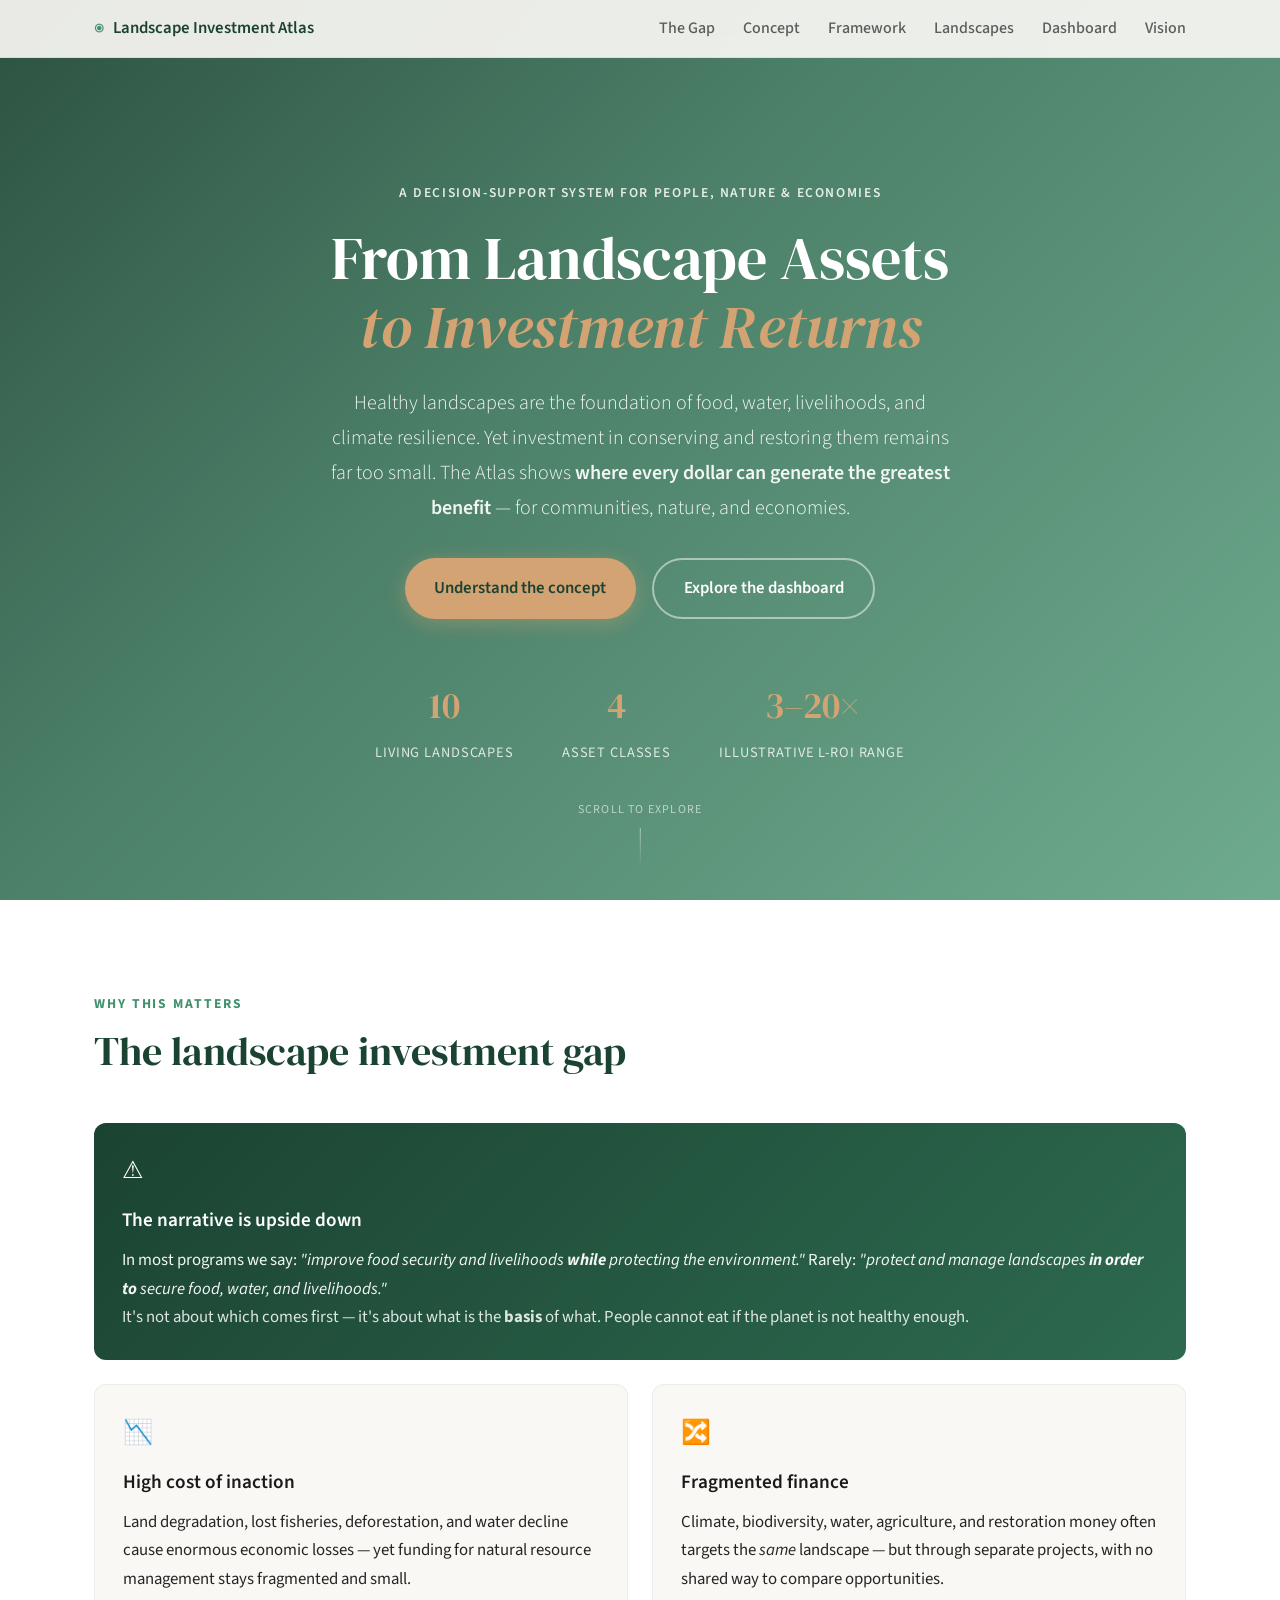
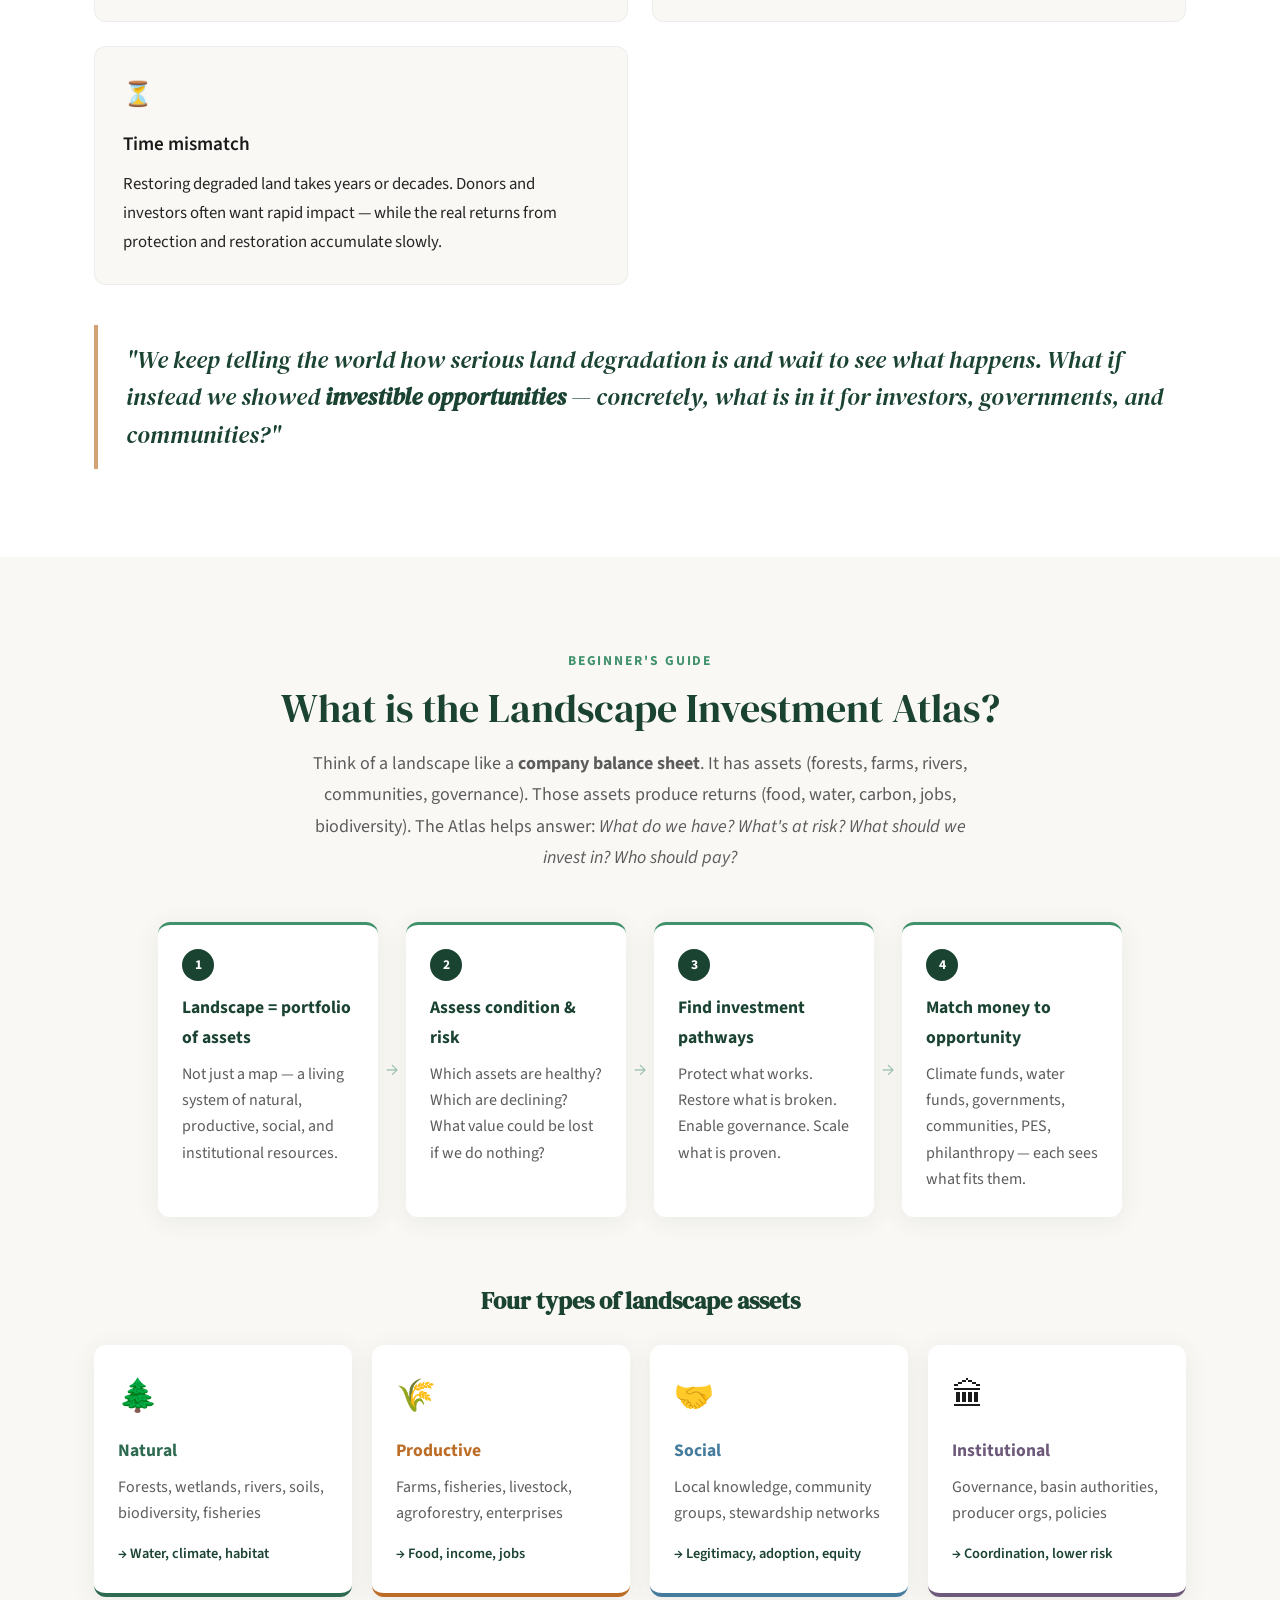
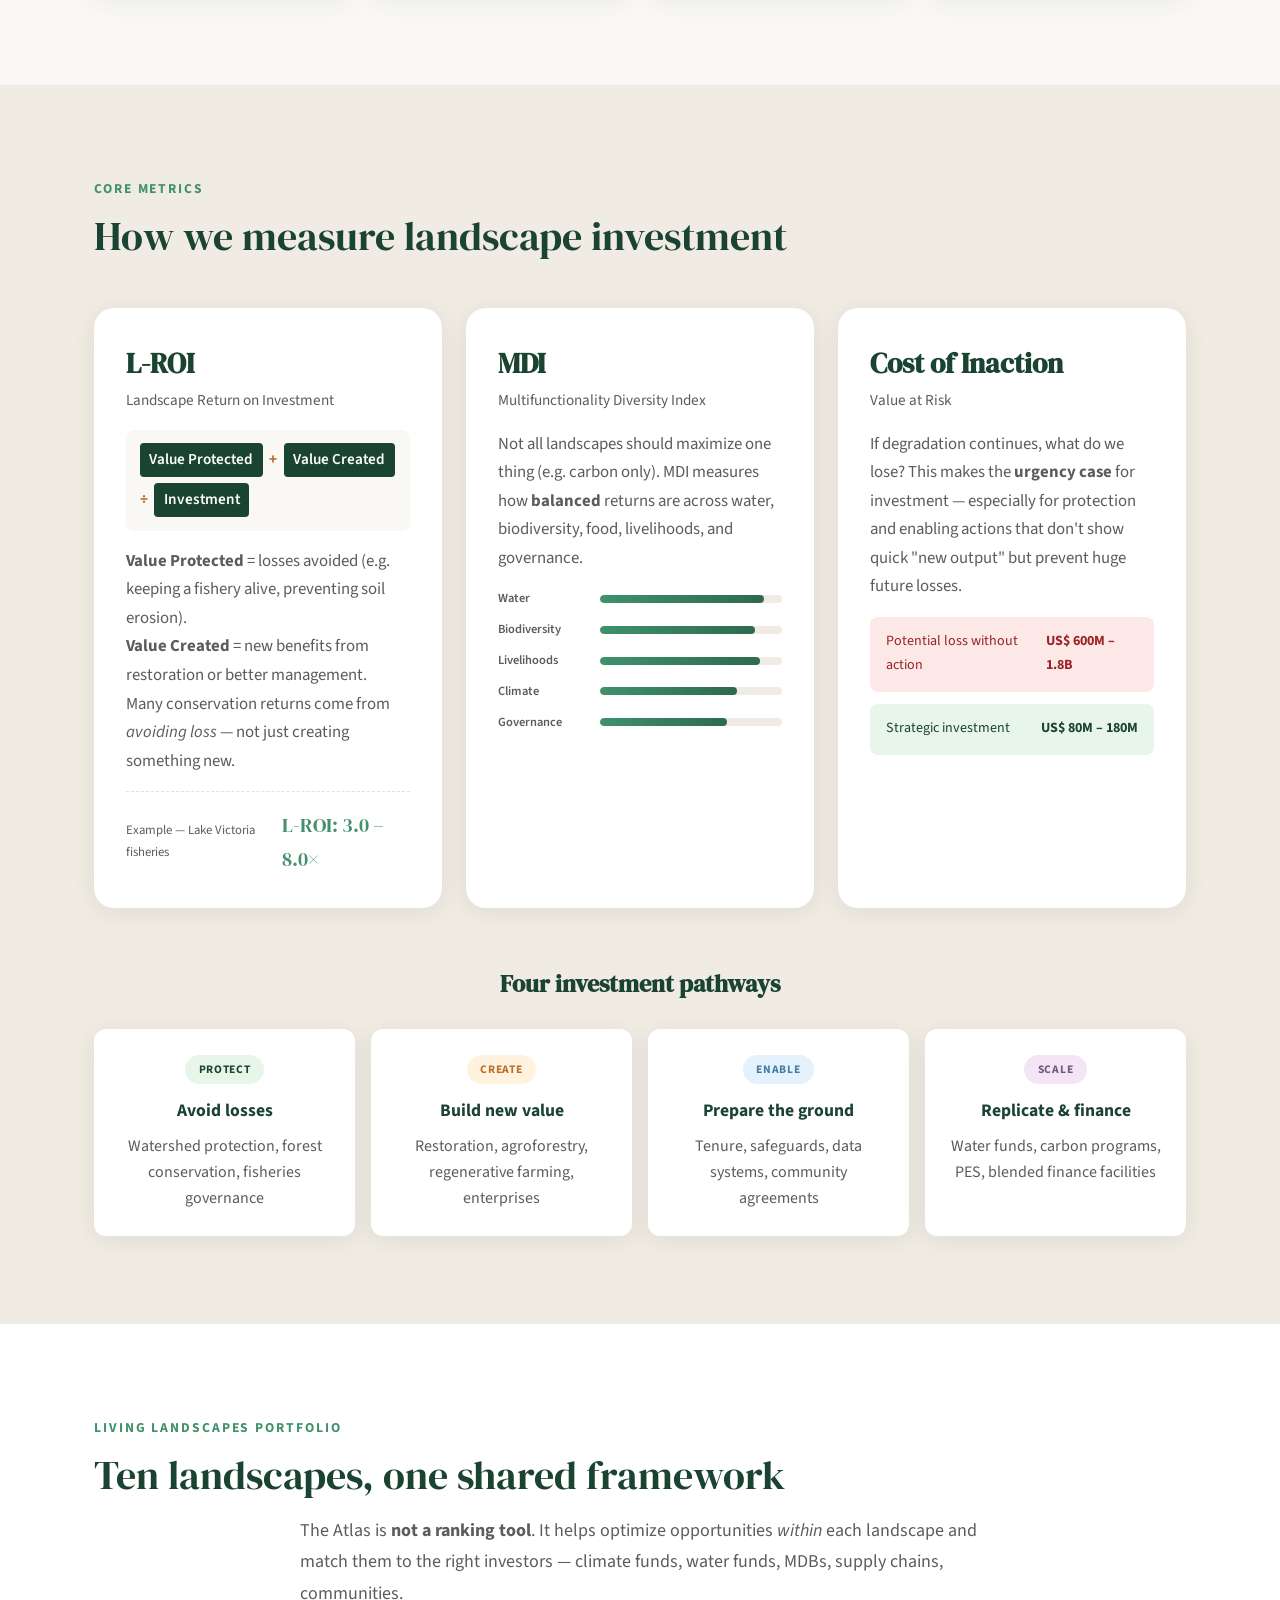
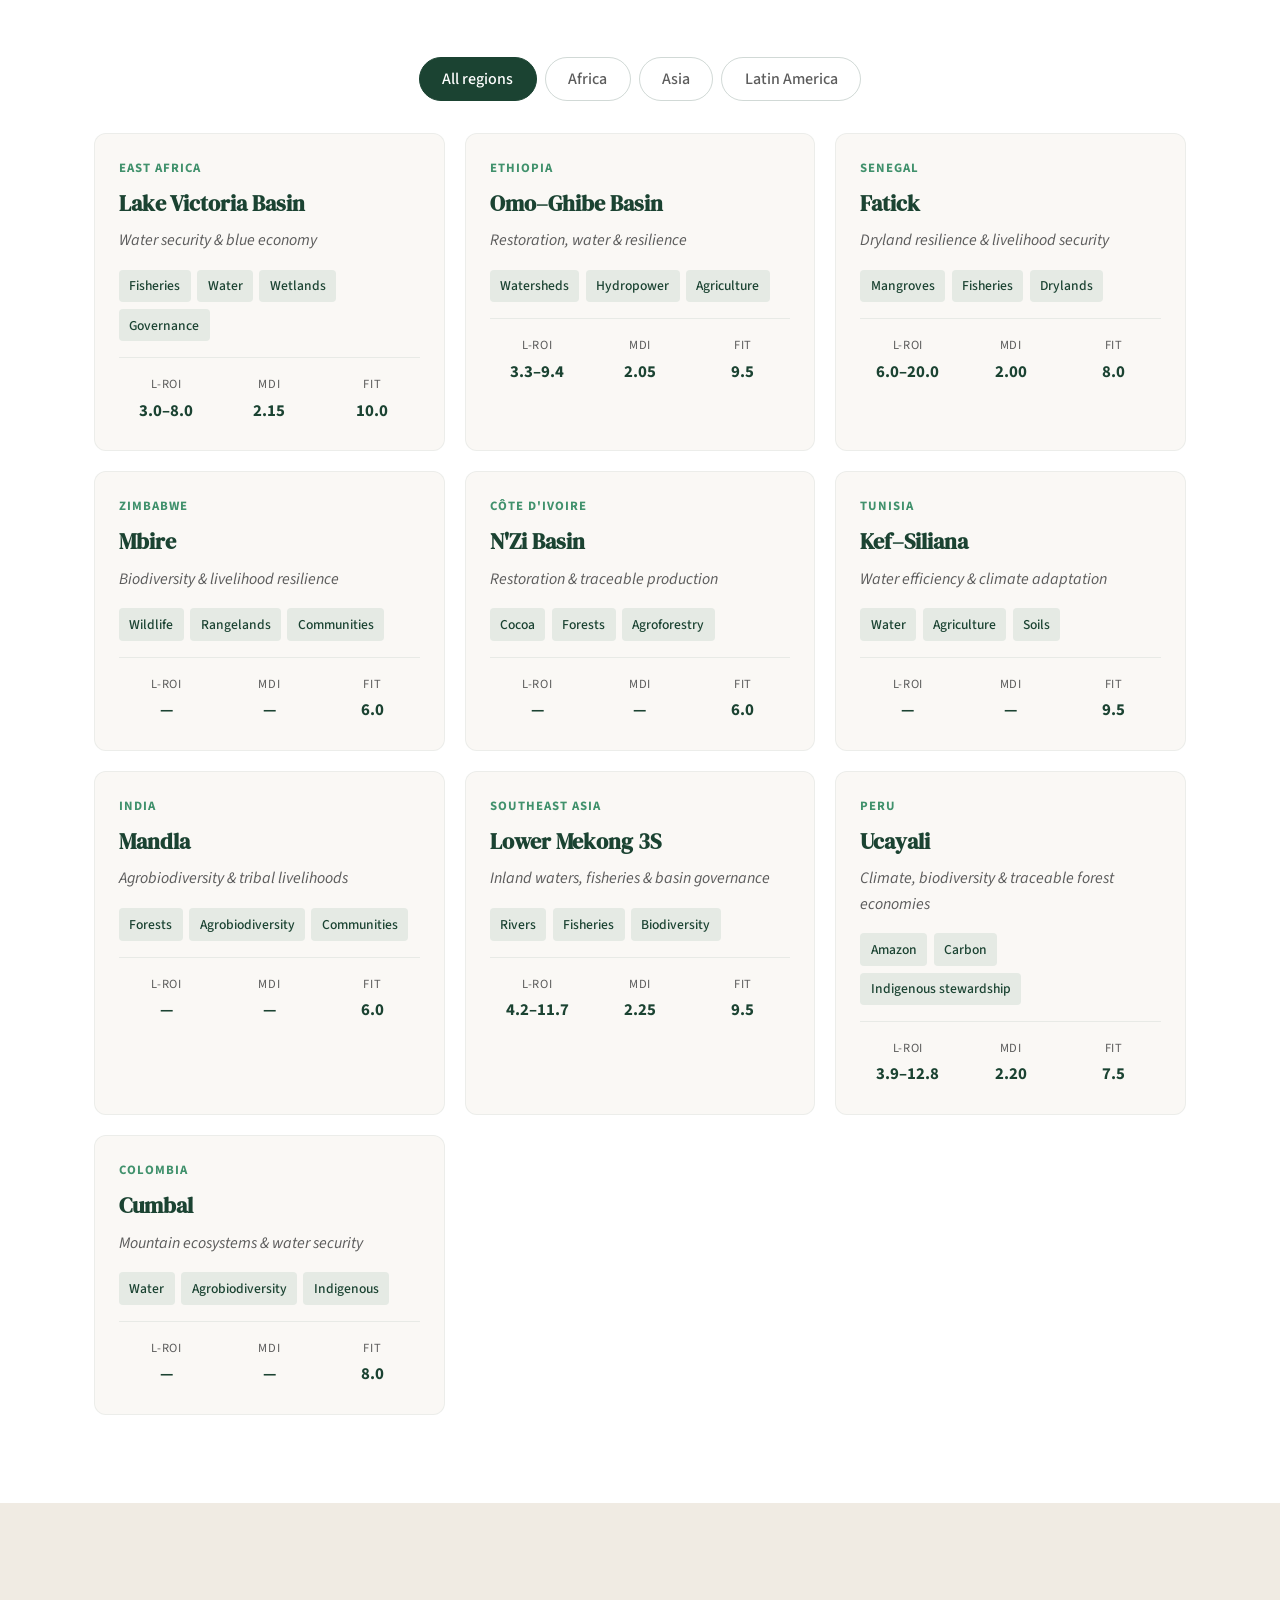
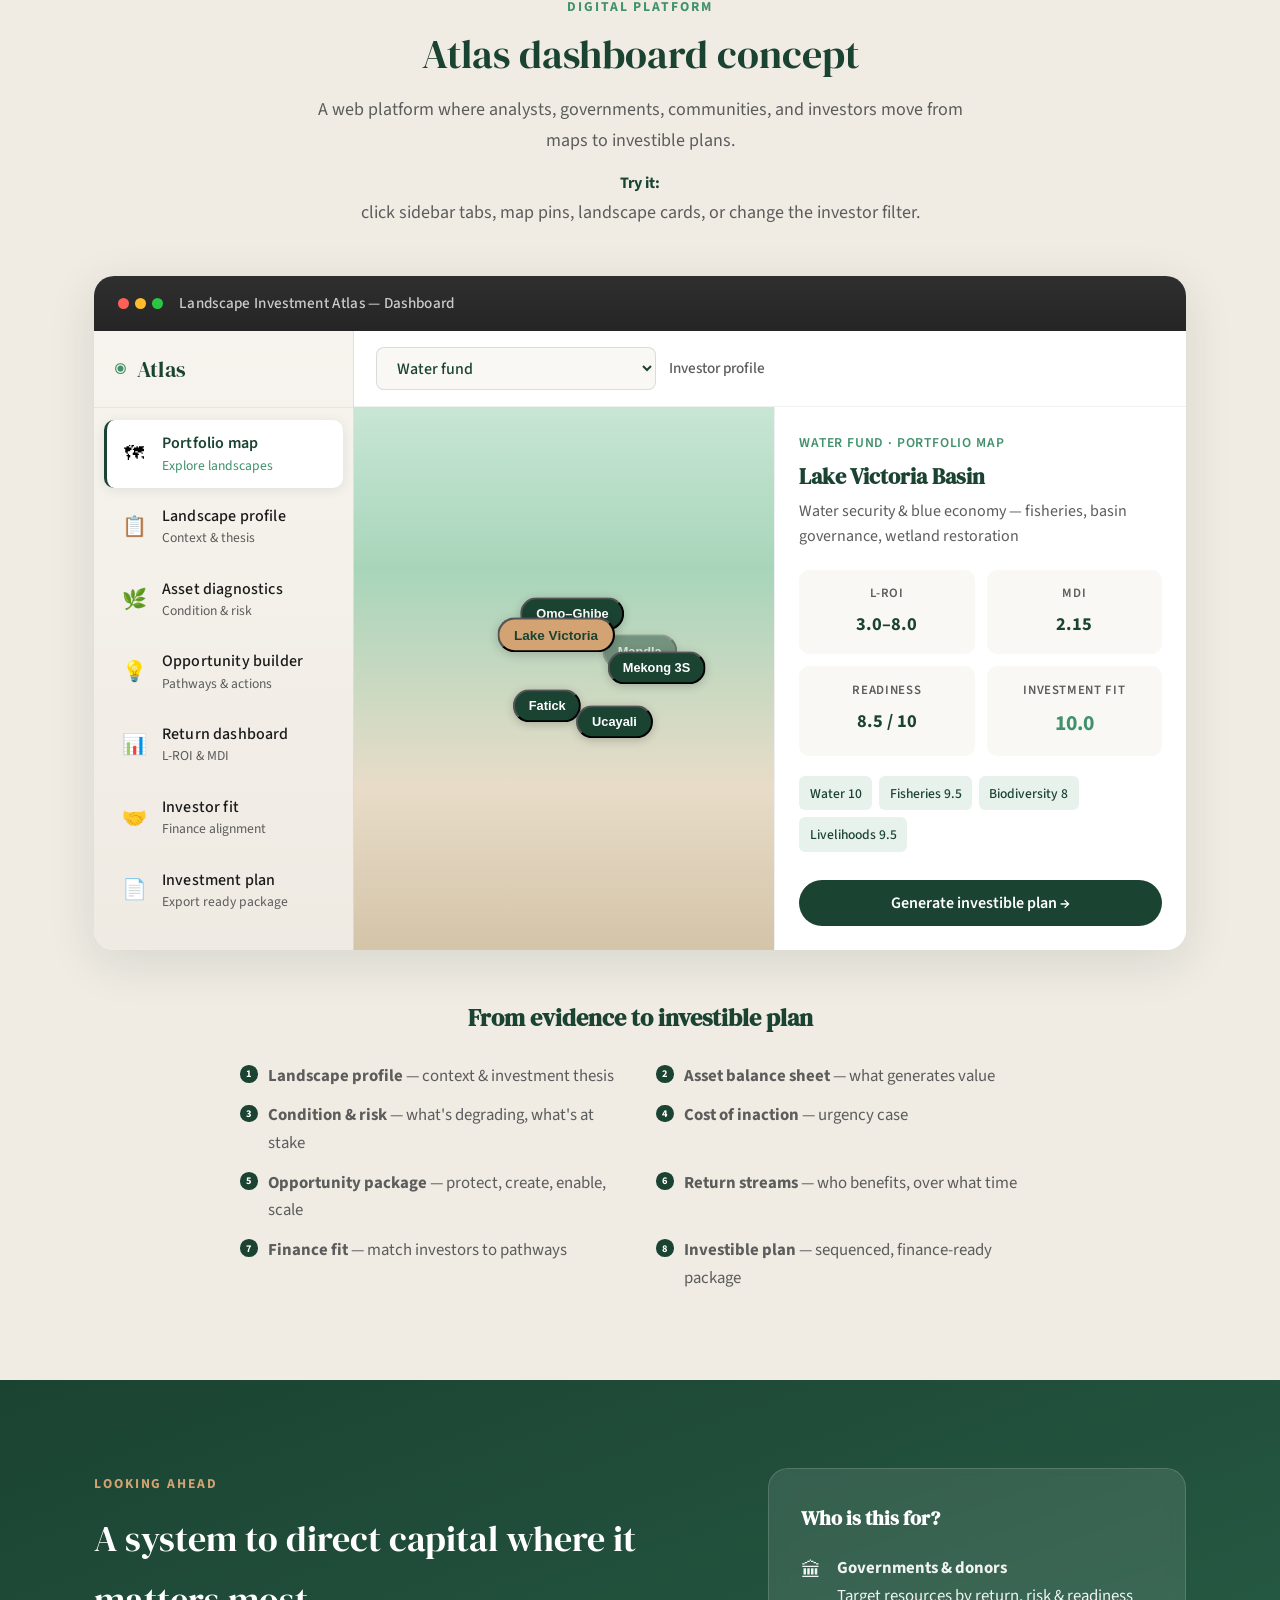
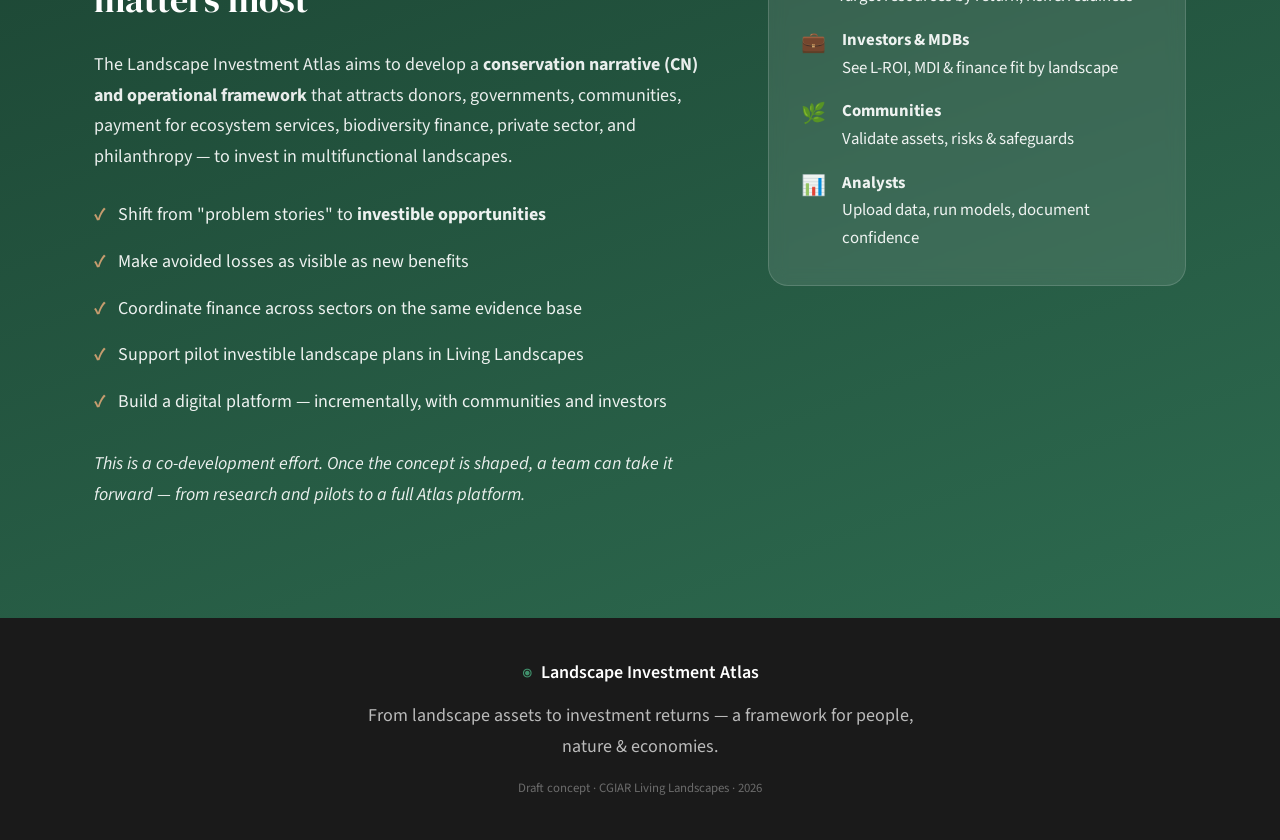
==== docs/index.html @ 391b9765 "Add Landscape Investment Atlas website and framework documents Co-authored-by: Cursor <cursoragent@c" ====
<!DOCTYPE html>
<html lang="en">
<head>
  <meta charset="UTF-8" />
  <meta name="viewport" content="width=device-width, initial-scale=1.0" />
  <title>Landscape Investment Atlas — From Assets to Returns</title>
  <link rel="preconnect" href="https://fonts.googleapis.com" />
  <link rel="preconnect" href="https://fonts.gstatic.com" crossorigin />
  <link href="https://fonts.googleapis.com/css2?family=DM+Serif+Display:ital@0;1&family=Source+Sans+3:wght@300;400;500;600;700&display=swap" rel="stylesheet" />
  <link rel="stylesheet" href="styles.css" />
</head>
<body>
  <nav class="nav" id="nav">
    <div class="nav-inner">
      <a href="#" class="logo">
        <span class="logo-icon">◉</span>
        <span>Landscape Investment Atlas</span>
      </a>
      <div class="nav-links">
        <a href="#problem">The Gap</a>
        <a href="#concept">Concept</a>
        <a href="#framework">Framework</a>
        <a href="#landscapes">Landscapes</a>
        <a href="#dashboard">Dashboard</a>
        <a href="#vision">Vision</a>
      </div>
      <button class="nav-toggle" aria-label="Menu" id="navToggle">
        <span></span><span></span><span></span>
      </button>
    </div>
  </nav>

  <header class="hero">
    <div class="hero-bg"></div>
    <div class="hero-content">
      <p class="hero-eyebrow">A decision-support system for people, nature & economies</p>
      <h1>From Landscape Assets<br /><em>to Investment Returns</em></h1>
      <p class="hero-lead">
        Healthy landscapes are the foundation of food, water, livelihoods, and climate resilience.
        Yet investment in conserving and restoring them remains far too small.
        The Atlas shows <strong>where every dollar can generate the greatest benefit</strong> — for communities, nature, and economies.
      </p>
      <div class="hero-actions">
        <a href="#concept" class="btn btn-primary">Understand the concept</a>
        <a href="#dashboard" class="btn btn-outline">Explore the dashboard</a>
      </div>
      <div class="hero-stats">
        <div class="stat">
          <span class="stat-value">10</span>
          <span class="stat-label">Living Landscapes</span>
        </div>
        <div class="stat">
          <span class="stat-value">4</span>
          <span class="stat-label">Asset classes</span>
        </div>
        <div class="stat">
          <span class="stat-value">3–20×</span>
          <span class="stat-label">Illustrative L-ROI range</span>
        </div>
      </div>
    </div>
    <div class="hero-scroll">
      <span>Scroll to explore</span>
      <div class="scroll-line"></div>
    </div>
  </header>

  <section id="problem" class="section section-problem">
    <div class="container">
      <div class="section-header">
        <span class="section-tag">Why this matters</span>
        <h2>The landscape investment gap</h2>
      </div>
      <div class="problem-grid">
        <div class="problem-card problem-card-highlight">
          <div class="problem-icon">⚠</div>
          <h3>The narrative is upside down</h3>
          <p>
            In most programs we say: <em>"improve food security and livelihoods <strong>while</strong> protecting the environment."</em>
            Rarely: <em>"protect and manage landscapes <strong>in order to</strong> secure food, water, and livelihoods."</em>
          </p>
          <p class="problem-note">It's not about which comes first — it's about what is the <strong>basis</strong> of what. People cannot eat if the planet is not healthy enough.</p>
        </div>
        <div class="problem-card">
          <div class="problem-icon">📉</div>
          <h3>High cost of inaction</h3>
          <p>Land degradation, lost fisheries, deforestation, and water decline cause enormous economic losses — yet funding for natural resource management stays fragmented and small.</p>
        </div>
        <div class="problem-card">
          <div class="problem-icon">🔀</div>
          <h3>Fragmented finance</h3>
          <p>Climate, biodiversity, water, agriculture, and restoration money often targets the <em>same</em> landscape — but through separate projects, with no shared way to compare opportunities.</p>
        </div>
        <div class="problem-card">
          <div class="problem-icon">⏳</div>
          <h3>Time mismatch</h3>
          <p>Restoring degraded land takes years or decades. Donors and investors often want rapid impact — while the real returns from protection and restoration accumulate slowly.</p>
        </div>
      </div>
      <blockquote class="pull-quote">
        "We keep telling the world how serious land degradation is and wait to see what happens.
        What if instead we showed <strong>investible opportunities</strong> — concretely, what is in it for investors, governments, and communities?"
      </blockquote>
    </div>
  </section>

  <section id="concept" class="section section-concept">
    <div class="container">
      <div class="section-header centered">
        <span class="section-tag">Beginner's guide</span>
        <h2>What is the Landscape Investment Atlas?</h2>
        <p class="section-intro">
          Think of a landscape like a <strong>company balance sheet</strong>. It has assets (forests, farms, rivers, communities, governance).
          Those assets produce returns (food, water, carbon, jobs, biodiversity).
          The Atlas helps answer: <em>What do we have? What's at risk? What should we invest in? Who should pay?</em>
        </p>
      </div>

      <div class="concept-flow">
        <div class="flow-step" data-step="1">
          <div class="flow-number">1</div>
          <h3>Landscape = portfolio of assets</h3>
          <p>Not just a map — a living system of natural, productive, social, and institutional resources.</p>
        </div>
        <div class="flow-arrow">→</div>
        <div class="flow-step" data-step="2">
          <div class="flow-number">2</div>
          <h3>Assess condition & risk</h3>
          <p>Which assets are healthy? Which are declining? What value could be lost if we do nothing?</p>
        </div>
        <div class="flow-arrow">→</div>
        <div class="flow-step" data-step="3">
          <div class="flow-number">3</div>
          <h3>Find investment pathways</h3>
          <p>Protect what works. Restore what is broken. Enable governance. Scale what is proven.</p>
        </div>
        <div class="flow-arrow">→</div>
        <div class="flow-step" data-step="4">
          <div class="flow-number">4</div>
          <h3>Match money to opportunity</h3>
          <p>Climate funds, water funds, governments, communities, PES, philanthropy — each sees what fits them.</p>
        </div>
      </div>

      <div class="assets-grid">
        <h3 class="subsection-title">Four types of landscape assets</h3>
        <div class="asset-cards">
          <article class="asset-card" style="--accent: #2d6a4f">
            <span class="asset-emoji">🌲</span>
            <h4>Natural</h4>
            <p>Forests, wetlands, rivers, soils, biodiversity, fisheries</p>
            <span class="asset-returns">→ Water, climate, habitat</span>
          </article>
          <article class="asset-card" style="--accent: #bc6c25">
            <span class="asset-emoji">🌾</span>
            <h4>Productive</h4>
            <p>Farms, fisheries, livestock, agroforestry, enterprises</p>
            <span class="asset-returns">→ Food, income, jobs</span>
          </article>
          <article class="asset-card" style="--accent: #457b9d">
            <span class="asset-emoji">🤝</span>
            <h4>Social</h4>
            <p>Local knowledge, community groups, stewardship networks</p>
            <span class="asset-returns">→ Legitimacy, adoption, equity</span>
          </article>
          <article class="asset-card" style="--accent: #6d597a">
            <span class="asset-emoji">🏛</span>
            <h4>Institutional</h4>
            <p>Governance, basin authorities, producer orgs, policies</p>
            <span class="asset-returns">→ Coordination, lower risk</span>
          </article>
        </div>
      </div>
    </div>
  </section>

  <section id="framework" class="section section-framework">
    <div class="container">
      <div class="section-header">
        <span class="section-tag">Core metrics</span>
        <h2>How we measure landscape investment</h2>
      </div>

      <div class="metrics-showcase">
        <div class="metric-card metric-lroi">
          <div class="metric-header">
            <h3>L-ROI</h3>
            <span class="metric-full">Landscape Return on Investment</span>
          </div>
          <div class="metric-formula">
            <span class="formula-part">Value Protected</span>
            <span class="formula-op">+</span>
            <span class="formula-part">Value Created</span>
            <span class="formula-op">÷</span>
            <span class="formula-part">Investment</span>
          </div>
          <p>
            <strong>Value Protected</strong> = losses avoided (e.g. keeping a fishery alive, preventing soil erosion).<br />
            <strong>Value Created</strong> = new benefits from restoration or better management.<br />
            Many conservation returns come from <em>avoiding loss</em> — not just creating something new.
          </p>
          <div class="metric-example">
            <span class="example-label">Example — Lake Victoria fisheries</span>
            <span class="example-value">L-ROI: 3.0 – 8.0×</span>
          </div>
        </div>

        <div class="metric-card metric-mdi">
          <div class="metric-header">
            <h3>MDI</h3>
            <span class="metric-full">Multifunctionality Diversity Index</span>
          </div>
          <p>
            Not all landscapes should maximize one thing (e.g. carbon only).
            MDI measures how <strong>balanced</strong> returns are across water, biodiversity, food, livelihoods, and governance.
          </p>
          <div class="mdi-bars" id="mdiBars">
            <div class="mdi-bar"><span class="mdi-bar-label">Water</span><div class="mdi-bar-track"><div class="mdi-bar-fill" data-value="90"></div></div></div>
            <div class="mdi-bar"><span class="mdi-bar-label">Biodiversity</span><div class="mdi-bar-track"><div class="mdi-bar-fill" data-value="85"></div></div></div>
            <div class="mdi-bar"><span class="mdi-bar-label">Livelihoods</span><div class="mdi-bar-track"><div class="mdi-bar-fill" data-value="88"></div></div></div>
            <div class="mdi-bar"><span class="mdi-bar-label">Climate</span><div class="mdi-bar-track"><div class="mdi-bar-fill" data-value="75"></div></div></div>
            <div class="mdi-bar"><span class="mdi-bar-label">Governance</span><div class="mdi-bar-track"><div class="mdi-bar-fill" data-value="70"></div></div></div>
          </div>
        </div>

        <div class="metric-card metric-coi">
          <div class="metric-header">
            <h3>Cost of Inaction</h3>
            <span class="metric-full">Value at Risk</span>
          </div>
          <p>
            If degradation continues, what do we lose? This makes the <strong>urgency case</strong> for investment —
            especially for protection and enabling actions that don't show quick "new output" but prevent huge future losses.
          </p>
          <div class="coi-visual">
            <div class="coi-bar coi-loss">
              <span>Potential loss without action</span>
              <strong>US$ 600M – 1.8B</strong>
            </div>
            <div class="coi-bar coi-invest">
              <span>Strategic investment</span>
              <strong>US$ 80M – 180M</strong>
            </div>
          </div>
        </div>
      </div>

      <div class="pathways">
        <h3 class="subsection-title">Four investment pathways</h3>
        <div class="pathway-grid">
          <div class="pathway-card">
            <span class="pathway-badge protect">Protect</span>
            <h4>Avoid losses</h4>
            <p>Watershed protection, forest conservation, fisheries governance</p>
          </div>
          <div class="pathway-card">
            <span class="pathway-badge create">Create</span>
            <h4>Build new value</h4>
            <p>Restoration, agroforestry, regenerative farming, enterprises</p>
          </div>
          <div class="pathway-card">
            <span class="pathway-badge enable">Enable</span>
            <h4>Prepare the ground</h4>
            <p>Tenure, safeguards, data systems, community agreements</p>
          </div>
          <div class="pathway-card">
            <span class="pathway-badge scale">Scale</span>
            <h4>Replicate & finance</h4>
            <p>Water funds, carbon programs, PES, blended finance facilities</p>
          </div>
        </div>
      </div>
    </div>
  </section>

  <section id="landscapes" class="section section-landscapes">
    <div class="container">
      <div class="section-header">
        <span class="section-tag">Living Landscapes portfolio</span>
        <h2>Ten landscapes, one shared framework</h2>
        <p class="section-intro">
          The Atlas is <strong>not a ranking tool</strong>. It helps optimize opportunities <em>within</em> each landscape
          and match them to the right investors — climate funds, water funds, MDBs, supply chains, communities.
        </p>
      </div>

      <div class="landscape-filters" id="landscapeFilters">
        <button class="filter-btn active" data-filter="all">All regions</button>
        <button class="filter-btn" data-filter="africa">Africa</button>
        <button class="filter-btn" data-filter="asia">Asia</button>
        <button class="filter-btn" data-filter="latin">Latin America</button>
      </div>

      <div class="landscape-grid" id="landscapeGrid"></div>
    </div>
  </section>

  <section id="dashboard" class="section section-dashboard">
    <div class="container">
      <div class="section-header centered">
        <span class="section-tag">Digital platform</span>
        <h2>Atlas dashboard concept</h2>
        <p class="section-intro">
          A web platform where analysts, governments, communities, and investors move from maps to investible plans.
          <strong class="demo-hint">Try it:</strong> click sidebar tabs, map pins, landscape cards, or change the investor filter.
        </p>
      </div>

      <div class="dashboard-mockup">
        <div class="mockup-chrome">
          <div class="mockup-dots"><span></span><span></span><span></span></div>
          <span class="mockup-title">Landscape Investment Atlas — Dashboard</span>
        </div>
        <div class="mockup-body">
          <aside class="mockup-sidebar">
            <div class="sidebar-brand">
              <span class="sidebar-brand-icon">◉</span>
              <span class="sidebar-brand-text">Atlas</span>
            </div>
            <nav class="sidebar-nav">
              <button type="button" class="sidebar-item active" data-screen="map">
                <span class="sidebar-icon">🗺</span>
                <span class="sidebar-text">
                  <span class="sidebar-label">Portfolio map</span>
                  <span class="sidebar-desc">Explore landscapes</span>
                </span>
              </button>
              <button type="button" class="sidebar-item" data-screen="profile">
                <span class="sidebar-icon">📋</span>
                <span class="sidebar-text">
                  <span class="sidebar-label">Landscape profile</span>
                  <span class="sidebar-desc">Context & thesis</span>
                </span>
              </button>
              <button type="button" class="sidebar-item" data-screen="assets">
                <span class="sidebar-icon">🌿</span>
                <span class="sidebar-text">
                  <span class="sidebar-label">Asset diagnostics</span>
                  <span class="sidebar-desc">Condition & risk</span>
                </span>
              </button>
              <button type="button" class="sidebar-item" data-screen="opportunity">
                <span class="sidebar-icon">💡</span>
                <span class="sidebar-text">
                  <span class="sidebar-label">Opportunity builder</span>
                  <span class="sidebar-desc">Pathways & actions</span>
                </span>
              </button>
              <button type="button" class="sidebar-item" data-screen="returns">
                <span class="sidebar-icon">📊</span>
                <span class="sidebar-text">
                  <span class="sidebar-label">Return dashboard</span>
                  <span class="sidebar-desc">L-ROI & MDI</span>
                </span>
              </button>
              <button type="button" class="sidebar-item" data-screen="investor">
                <span class="sidebar-icon">🤝</span>
                <span class="sidebar-text">
                  <span class="sidebar-label">Investor fit</span>
                  <span class="sidebar-desc">Finance alignment</span>
                </span>
              </button>
              <button type="button" class="sidebar-item" data-screen="plan">
                <span class="sidebar-icon">📄</span>
                <span class="sidebar-text">
                  <span class="sidebar-label">Investment plan</span>
                  <span class="sidebar-desc">Export ready package</span>
                </span>
              </button>
            </nav>
          </aside>
          <main class="mockup-main">
            <div class="mockup-toolbar">
              <select id="investorSelect" class="mockup-select">
                <option value="climate">Climate fund</option>
                <option value="biodiversity">Biodiversity fund</option>
                <option value="water" selected>Water fund</option>
                <option value="mdb">Development bank</option>
                <option value="supply">Supply chain</option>
              </select>
              <span class="toolbar-label">Investor profile</span>
            </div>
            <div class="mockup-content" id="dashboardView">
              <!-- Rendered interactively by app.js -->
            </div>
          </main>
        </div>
      </div>

      <div class="workflow-steps">
        <h3 class="subsection-title">From evidence to investible plan</h3>
        <ol class="workflow-list">
          <li><strong>Landscape profile</strong> — context & investment thesis</li>
          <li><strong>Asset balance sheet</strong> — what generates value</li>
          <li><strong>Condition & risk</strong> — what's degrading, what's at stake</li>
          <li><strong>Cost of inaction</strong> — urgency case</li>
          <li><strong>Opportunity package</strong> — protect, create, enable, scale</li>
          <li><strong>Return streams</strong> — who benefits, over what time</li>
          <li><strong>Finance fit</strong> — match investors to pathways</li>
          <li><strong>Investible plan</strong> — sequenced, finance-ready package</li>
        </ol>
      </div>
    </div>
  </section>

  <section id="vision" class="section section-vision">
    <div class="container">
      <div class="vision-grid">
        <div class="vision-content">
          <span class="section-tag">Looking ahead</span>
          <h2>A system to direct capital where it matters most</h2>
          <p>
            The Landscape Investment Atlas aims to develop a <strong>conservation narrative (CN) and operational framework</strong>
            that attracts donors, governments, communities, payment for ecosystem services, biodiversity finance,
            private sector, and philanthropy — to invest in multifunctional landscapes.
          </p>
          <ul class="vision-list">
            <li>Shift from "problem stories" to <strong>investible opportunities</strong></li>
            <li>Make avoided losses as visible as new benefits</li>
            <li>Coordinate finance across sectors on the same evidence base</li>
            <li>Support pilot investible landscape plans in Living Landscapes</li>
            <li>Build a digital platform — incrementally, with communities and investors</li>
          </ul>
          <p class="vision-cta-text">
            This is a co-development effort. Once the concept is shaped, a team can take it forward —
            from research and pilots to a full Atlas platform.
          </p>
        </div>
        <div class="vision-card">
          <h3>Who is this for?</h3>
          <div class="audience-list">
            <div class="audience-item">
              <span>🏛</span>
              <div><strong>Governments & donors</strong><br />Target resources by return, risk & readiness</div>
            </div>
            <div class="audience-item">
              <span>💼</span>
              <div><strong>Investors & MDBs</strong><br />See L-ROI, MDI & finance fit by landscape</div>
            </div>
            <div class="audience-item">
              <span>🌿</span>
              <div><strong>Communities</strong><br />Validate assets, risks & safeguards</div>
            </div>
            <div class="audience-item">
              <span>📊</span>
              <div><strong>Analysts</strong><br />Upload data, run models, document confidence</div>
            </div>
          </div>
        </div>
      </div>
    </div>
  </section>

  <footer class="footer">
    <div class="container footer-inner">
      <div class="footer-brand">
        <span class="logo-icon">◉</span>
        <span>Landscape Investment Atlas</span>
      </div>
      <p>From landscape assets to investment returns — a framework for people, nature & economies.</p>
      <p class="footer-meta">Draft concept · CGIAR Living Landscapes · 2026</p>
    </div>
  </footer>

  <script src="app.js?v=2"></script>
</body>
</html>
---- docs/styles.css ----
:root {
  --forest: #1b4332;
  --forest-light: #2d6a4f;
  --sage: #40916c;
  --gold: #d4a373;
  --gold-dark: #bc6c25;
  --cream: #faf8f5;
  --cream-dark: #f0ebe3;
  --ink: #1a1a1a;
  --ink-muted: #5c5c5c;
  --water: #457b9d;
  --white: #ffffff;
  --shadow: 0 4px 24px rgba(27, 67, 50, 0.08);
  --shadow-lg: 0 12px 48px rgba(27, 67, 50, 0.12);
  --radius: 12px;
  --radius-lg: 20px;
  --font-serif: "DM Serif Display", Georgia, serif;
  --font-sans: "Source Sans 3", system-ui, sans-serif;
}

*, *::before, *::after { box-sizing: border-box; margin: 0; padding: 0; }

html { scroll-behavior: smooth; overflow-x: hidden; }

body {
  font-family: var(--font-sans);
  font-size: 1.125rem;
  line-height: 1.7;
  color: var(--ink);
  background: var(--cream);
  -webkit-font-smoothing: antialiased;
  overflow-x: hidden;
}

.container {
  max-width: 1140px;
  margin: 0 auto;
  padding: 0 1.5rem;
}

/* Navigation */
.nav {
  position: fixed;
  top: 0;
  left: 0;
  right: 0;
  z-index: 100;
  background: rgba(250, 248, 245, 0.92);
  backdrop-filter: blur(12px);
  border-bottom: 1px solid rgba(27, 67, 50, 0.08);
  transition: box-shadow 0.3s;
}

.nav.scrolled { box-shadow: var(--shadow); }

.nav-inner {
  max-width: 1140px;
  margin: 0 auto;
  padding: 0.85rem 1.5rem;
  display: flex;
  align-items: center;
  justify-content: space-between;
}

.logo {
  display: flex;
  align-items: center;
  gap: 0.5rem;
  text-decoration: none;
  color: var(--forest);
  font-weight: 600;
  font-size: 1.05rem;
}

.logo-icon { color: var(--sage); font-size: 1.1rem; }

.nav-links {
  display: flex;
  gap: 1.75rem;
}

.nav-links a {
  text-decoration: none;
  color: var(--ink-muted);
  font-size: 1rem;
  font-weight: 500;
  transition: color 0.2s;
}

.nav-links a:hover { color: var(--forest); }

.nav-toggle {
  display: none;
  flex-direction: column;
  gap: 5px;
  background: none;
  border: none;
  cursor: pointer;
  padding: 4px;
}

.nav-toggle span {
  width: 22px;
  height: 2px;
  background: var(--forest);
  border-radius: 1px;
}

/* Hero */
.hero {
  position: relative;
  min-height: 100vh;
  display: flex;
  flex-direction: column;
  justify-content: center;
  padding: 7rem 1.5rem 4rem;
  overflow: hidden;
}

.hero-bg {
  position: absolute;
  inset: 0;
  background:
    linear-gradient(135deg, rgba(27, 67, 50, 0.92) 0%, rgba(45, 106, 79, 0.85) 40%, rgba(64, 145, 108, 0.75) 100%),
    url("data:image/svg+xml,%3Csvg width='60' height='60' viewBox='0 0 60 60' xmlns='http://www.w3.org/2000/svg'%3E%3Cg fill='none' fill-rule='evenodd'%3E%3Cg fill='%23ffffff' fill-opacity='0.04'%3E%3Cpath d='M36 34v-4h-2v4h-4v2h4v4h2v-4h4v-2h-4zm0-30V0h-2v4h-4v2h4v4h2V6h4V4h-4zM6 34v-4H4v4H0v2h4v4h2v-4h4v-2H6zM6 4V0H4v4H0v2h4v4h2V6h4V4H6z'/%3E%3C/g%3E%3C/g%3E%3C/svg%3E");
  z-index: 0;
}

.hero-content {
  position: relative;
  z-index: 1;
  max-width: 720px;
  margin: 0 auto;
  text-align: center;
  color: var(--white);
}

.hero-eyebrow {
  font-size: 0.85rem;
  font-weight: 600;
  letter-spacing: 0.12em;
  text-transform: uppercase;
  opacity: 0.85;
  margin-bottom: 1.25rem;
}

.hero h1 {
  font-family: var(--font-serif);
  font-size: clamp(2.5rem, 6vw, 3.75rem);
  font-weight: 400;
  line-height: 1.15;
  margin-bottom: 1.5rem;
}

.hero h1 em {
  font-style: italic;
  color: var(--gold);
}

.hero-lead {
  font-size: 1.25rem;
  opacity: 0.92;
  max-width: 620px;
  margin: 0 auto 2rem;
  font-weight: 300;
  line-height: 1.75;
}

.hero-lead strong { font-weight: 600; }

.hero-actions {
  display: flex;
  gap: 1rem;
  justify-content: center;
  flex-wrap: wrap;
  margin-bottom: 3.5rem;
}

.btn {
  display: inline-flex;
  align-items: center;
  padding: 0.9rem 1.85rem;
  border-radius: 999px;
  font-weight: 600;
  font-size: 1.05rem;
  text-decoration: none;
  transition: transform 0.2s, box-shadow 0.2s;
  cursor: pointer;
  border: none;
  font-family: inherit;
}

.btn:hover { transform: translateY(-2px); }

.btn-primary {
  background: var(--gold);
  color: var(--forest);
  box-shadow: 0 4px 20px rgba(212, 163, 115, 0.4);
}

.btn-outline {
  background: transparent;
  color: var(--white);
  border: 2px solid rgba(255, 255, 255, 0.5);
}

.btn-sm {
  padding: 0.75rem 1.35rem;
  font-size: 1rem;
  background: var(--forest);
  color: var(--white);
  margin-top: 1rem;
  width: 100%;
  justify-content: center;
}

.hero-stats {
  display: flex;
  justify-content: center;
  gap: 3rem;
  flex-wrap: wrap;
}

.stat { text-align: center; }

.stat-value {
  display: block;
  font-family: var(--font-serif);
  font-size: 2.25rem;
  color: var(--gold);
}

.stat-label {
  font-size: 0.9rem;
  opacity: 0.8;
  text-transform: uppercase;
  letter-spacing: 0.06em;
}

.hero-scroll {
  position: absolute;
  bottom: 2rem;
  left: 50%;
  transform: translateX(-50%);
  display: flex;
  flex-direction: column;
  align-items: center;
  gap: 0.5rem;
  color: rgba(255, 255, 255, 0.6);
  font-size: 0.75rem;
  letter-spacing: 0.1em;
  text-transform: uppercase;
}

.scroll-line {
  width: 1px;
  height: 40px;
  background: linear-gradient(to bottom, rgba(255,255,255,0.5), transparent);
  animation: scrollPulse 2s ease-in-out infinite;
}

@keyframes scrollPulse {
  0%, 100% { opacity: 0.4; transform: scaleY(0.8); }
  50% { opacity: 1; transform: scaleY(1); }
}

/* Sections */
.section {
  padding: 5.5rem 0;
}

.section-header { margin-bottom: 3rem; }

.section-header.centered { text-align: center; }

.section-tag {
  display: inline-block;
  font-size: 0.85rem;
  font-weight: 700;
  letter-spacing: 0.14em;
  text-transform: uppercase;
  color: var(--sage);
  margin-bottom: 0.75rem;
}

.section-header h2 {
  font-family: var(--font-serif);
  font-size: clamp(1.85rem, 4vw, 2.5rem);
  color: var(--forest);
  font-weight: 400;
  line-height: 1.2;
}

.section-intro {
  max-width: 680px;
  margin: 1rem auto 0;
  color: var(--ink-muted);
  font-size: 1.125rem;
  line-height: 1.75;
}

.demo-hint {
  display: block;
  margin-top: 0.75rem;
  font-size: 1rem;
  color: var(--forest);
}

/* Problem */
.section-problem { background: var(--white); }

.problem-grid {
  display: grid;
  grid-template-columns: repeat(2, 1fr);
  gap: 1.5rem;
  margin-bottom: 2.5rem;
}

.problem-card {
  background: var(--cream);
  border-radius: var(--radius);
  padding: 1.75rem;
  border: 1px solid rgba(27, 67, 50, 0.06);
}

.problem-card-highlight {
  grid-column: 1 / -1;
  background: linear-gradient(135deg, var(--forest) 0%, var(--forest-light) 100%);
  color: var(--white);
  border: none;
}

.problem-card-highlight .problem-note { opacity: 0.85; font-size: 1.05rem; }

.problem-icon {
  font-size: 1.5rem;
  margin-bottom: 0.75rem;
}

.problem-card h3 {
  font-size: 1.2rem;
  margin-bottom: 0.6rem;
  font-weight: 600;
}

.problem-card p { font-size: 1.05rem; color: inherit; opacity: 0.95; line-height: 1.7; }

.pull-quote {
  font-family: var(--font-serif);
  font-size: 1.5rem;
  font-style: italic;
  color: var(--forest);
  border-left: 4px solid var(--gold);
  padding: 1rem 0 1rem 1.75rem;
  line-height: 1.55;
}

/* Concept */
.concept-flow {
  display: flex;
  align-items: stretch;
  gap: 0.5rem;
  margin-bottom: 4rem;
  flex-wrap: wrap;
  justify-content: center;
}

.flow-step {
  flex: 1;
  min-width: 180px;
  max-width: 220px;
  background: var(--white);
  border-radius: var(--radius);
  padding: 1.5rem;
  box-shadow: var(--shadow);
  border-top: 3px solid var(--sage);
  transition: transform 0.3s;
}

.flow-step:hover { transform: translateY(-4px); }

.flow-number {
  width: 32px;
  height: 32px;
  background: var(--forest);
  color: var(--white);
  border-radius: 50%;
  display: flex;
  align-items: center;
  justify-content: center;
  font-weight: 700;
  font-size: 0.85rem;
  margin-bottom: 0.75rem;
}

.flow-step h3 {
  font-size: 1.1rem;
  color: var(--forest);
  margin-bottom: 0.5rem;
}

.flow-step p { font-size: 1rem; color: var(--ink-muted); line-height: 1.65; }

.flow-arrow {
  display: flex;
  align-items: center;
  color: var(--sage);
  font-size: 1.25rem;
  opacity: 0.5;
}

.subsection-title {
  font-family: var(--font-serif);
  font-size: 1.5rem;
  color: var(--forest);
  margin-bottom: 1.5rem;
  text-align: center;
}

.asset-cards {
  display: grid;
  grid-template-columns: repeat(4, 1fr);
  gap: 1.25rem;
}

.asset-card {
  background: var(--white);
  border-radius: var(--radius);
  padding: 1.5rem;
  border-bottom: 4px solid var(--accent);
  box-shadow: var(--shadow);
  transition: transform 0.3s;
}

.asset-card:hover { transform: translateY(-3px); }

.asset-emoji { font-size: 2rem; display: block; margin-bottom: 0.75rem; }

.asset-card h4 {
  color: var(--accent);
  font-size: 1.1rem;
  margin-bottom: 0.5rem;
}

.asset-card p { font-size: 1rem; color: var(--ink-muted); margin-bottom: 0.75rem; line-height: 1.65; }

.asset-returns {
  font-size: 0.9rem;
  font-weight: 600;
  color: var(--forest);
}

/* Framework */
.section-framework { background: var(--cream-dark); }

.metrics-showcase {
  display: grid;
  grid-template-columns: repeat(3, 1fr);
  gap: 1.5rem;
  margin-bottom: 3.5rem;
}

.metric-card {
  background: var(--white);
  border-radius: var(--radius-lg);
  padding: 2rem;
  box-shadow: var(--shadow);
}

.metric-header h3 {
  font-family: var(--font-serif);
  font-size: 1.75rem;
  color: var(--forest);
}

.metric-full {
  display: block;
  font-size: 0.95rem;
  color: var(--ink-muted);
  margin-bottom: 1rem;
}

.metric-formula {
  display: flex;
  flex-wrap: wrap;
  align-items: center;
  gap: 0.4rem;
  margin-bottom: 1rem;
  padding: 0.85rem;
  background: var(--cream);
  border-radius: 8px;
  font-size: 0.95rem;
  font-weight: 600;
}

.formula-part {
  background: var(--forest);
  color: var(--white);
  padding: 0.25rem 0.6rem;
  border-radius: 4px;
}

.formula-op { color: var(--gold-dark); font-weight: 700; }

.metric-card p { font-size: 1.05rem; color: var(--ink-muted); line-height: 1.7; }

.metric-example {
  margin-top: 1rem;
  padding-top: 1rem;
  border-top: 1px dashed rgba(27, 67, 50, 0.15);
  display: flex;
  justify-content: space-between;
  align-items: center;
}

.example-label { font-size: 0.8rem; color: var(--ink-muted); }

.example-value {
  font-family: var(--font-serif);
  font-size: 1.25rem;
  color: var(--sage);
}

.mdi-bars {
  display: flex;
  flex-direction: column;
  gap: 0.6rem;
  margin-top: 1rem;
}

.mdi-bar {
  display: flex;
  align-items: center;
  gap: 0.75rem;
}

.mdi-bar-label {
  width: 90px;
  font-size: 0.78rem;
  font-weight: 600;
  color: var(--ink-muted);
  flex-shrink: 0;
}

.mdi-bar-track {
  flex: 1;
  height: 8px;
  background: var(--cream-dark);
  border-radius: 4px;
  overflow: hidden;
}

.mdi-bar-fill {
  height: 100%;
  background: linear-gradient(90deg, var(--sage), var(--forest-light));
  border-radius: 4px;
  transition: width 1s ease;
}

.coi-visual { margin-top: 1rem; display: flex; flex-direction: column; gap: 0.75rem; }

.coi-bar {
  padding: 0.85rem 1rem;
  border-radius: 8px;
  display: flex;
  justify-content: space-between;
  align-items: center;
  font-size: 0.88rem;
}

.coi-loss { background: #fde8e8; color: #9b2226; }
.coi-invest { background: #e8f5e9; color: var(--forest); }

.pathway-grid {
  display: grid;
  grid-template-columns: repeat(4, 1fr);
  gap: 1rem;
}

.pathway-card {
  background: var(--white);
  border-radius: var(--radius);
  padding: 1.5rem;
  text-align: center;
  box-shadow: var(--shadow);
}

.pathway-badge {
  display: inline-block;
  padding: 0.3rem 0.85rem;
  border-radius: 999px;
  font-size: 0.72rem;
  font-weight: 700;
  text-transform: uppercase;
  letter-spacing: 0.06em;
  margin-bottom: 0.75rem;
}

.pathway-badge.protect { background: #e8f5e9; color: var(--forest); }
.pathway-badge.create { background: #fff3e0; color: var(--gold-dark); }
.pathway-badge.enable { background: #e3f2fd; color: var(--water); }
.pathway-badge.scale { background: #f3e5f5; color: #6d597a; }

.pathway-card h4 { font-size: 1.1rem; color: var(--forest); margin-bottom: 0.4rem; }
.pathway-card p { font-size: 1rem; color: var(--ink-muted); line-height: 1.65; }

/* Landscapes */
.section-landscapes { background: var(--white); }

.landscape-filters {
  display: flex;
  gap: 0.5rem;
  justify-content: center;
  margin-bottom: 2rem;
  flex-wrap: wrap;
}

.filter-btn {
  padding: 0.6rem 1.4rem;
  border-radius: 999px;
  border: 1px solid rgba(27, 67, 50, 0.2);
  background: transparent;
  font-family: inherit;
  font-size: 1rem;
  font-weight: 500;
  color: var(--ink-muted);
  cursor: pointer;
  transition: all 0.2s;
}

.filter-btn:hover, .filter-btn.active {
  background: var(--forest);
  color: var(--white);
  border-color: var(--forest);
}

.landscape-grid {
  display: grid;
  grid-template-columns: repeat(auto-fill, minmax(320px, 1fr));
  gap: 1.25rem;
}

.landscape-card {
  background: var(--cream);
  border-radius: var(--radius);
  padding: 1.5rem;
  border: 1px solid rgba(27, 67, 50, 0.06);
  transition: transform 0.3s, box-shadow 0.2s;
  cursor: pointer;
}

.landscape-card:hover {
  transform: translateY(-3px);
  box-shadow: var(--shadow-lg);
}

.landscape-card.hidden { display: none; }

.lc-region {
  font-size: 0.8rem;
  font-weight: 700;
  text-transform: uppercase;
  letter-spacing: 0.08em;
  color: var(--sage);
  margin-bottom: 0.4rem;
}

.lc-name {
  font-family: var(--font-serif);
  font-size: 1.35rem;
  color: var(--forest);
  margin-bottom: 0.35rem;
}

.lc-thesis {
  font-size: 1rem;
  color: var(--ink-muted);
  margin-bottom: 1rem;
  font-style: italic;
  line-height: 1.6;
}

.lc-tags {
  display: flex;
  flex-wrap: wrap;
  gap: 0.4rem;
  margin-bottom: 1rem;
}

.lc-tag {
  font-size: 0.85rem;
  padding: 0.3rem 0.65rem;
  background: rgba(45, 106, 79, 0.1);
  color: var(--forest);
  border-radius: 4px;
  font-weight: 500;
}

.lc-metrics {
  display: grid;
  grid-template-columns: repeat(3, 1fr);
  gap: 0.5rem;
  padding-top: 1rem;
  border-top: 1px solid rgba(27, 67, 50, 0.08);
}

.lc-metric {
  text-align: center;
}

.lc-metric span:first-child {
  display: block;
  font-size: 0.78rem;
  text-transform: uppercase;
  letter-spacing: 0.05em;
  color: var(--ink-muted);
}

.lc-metric span:last-child {
  font-weight: 700;
  color: var(--forest);
  font-size: 1.05rem;
}

/* Dashboard */
.section-dashboard { background: var(--cream-dark); }

.dashboard-mockup {
  background: var(--white);
  border-radius: var(--radius-lg);
  box-shadow: var(--shadow-lg);
  overflow: hidden;
  margin-bottom: 3rem;
  width: 100%;
}

.mockup-chrome {
  background: linear-gradient(180deg, #2f2f2f 0%, #252525 100%);
  padding: 0.9rem 1.5rem;
  display: flex;
  align-items: center;
  gap: 1rem;
  flex-wrap: wrap;
}

.mockup-dots { display: flex; gap: 6px; flex-shrink: 0; }
.mockup-dots span {
  width: 11px;
  height: 11px;
  border-radius: 50%;
  background: #555;
}
.mockup-dots span:nth-child(1) { background: #ff5f57; }
.mockup-dots span:nth-child(2) { background: #febc2e; }
.mockup-dots span:nth-child(3) { background: #28c840; }

.mockup-title {
  color: #ccc;
  font-size: 0.95rem;
  font-weight: 500;
  letter-spacing: 0.02em;
}

.mockup-body {
  display: flex;
  min-height: 480px;
  width: 100%;
}

/* Sidebar — desktop */
.mockup-sidebar {
  width: 260px;
  min-width: 260px;
  background: linear-gradient(180deg, #f7f4ef 0%, #efeae2 100%);
  border-right: 1px solid rgba(27, 67, 50, 0.1);
  flex-shrink: 0;
  display: flex;
  flex-direction: column;
  padding: 0;
}

.sidebar-brand {
  display: flex;
  align-items: center;
  gap: 0.6rem;
  padding: 1.35rem 1.25rem 1.1rem;
  border-bottom: 1px solid rgba(27, 67, 50, 0.08);
}

.sidebar-brand-icon {
  color: var(--sage);
  font-size: 1.35rem;
}

.sidebar-brand-text {
  font-family: var(--font-serif);
  font-size: 1.35rem;
  color: var(--forest);
  font-weight: 400;
  letter-spacing: 0.02em;
}

.sidebar-nav {
  display: flex;
  flex-direction: column;
  padding: 0.75rem 0.65rem;
  gap: 0.25rem;
  flex: 1;
  overflow-y: auto;
}

.sidebar-item {
  display: flex;
  align-items: center;
  gap: 0.85rem;
  width: 100%;
  padding: 0.85rem 1rem;
  border: none;
  border-radius: 10px;
  background: transparent;
  cursor: pointer;
  text-align: left;
  font-family: inherit;
  transition: background 0.2s, transform 0.15s, box-shadow 0.2s;
}

.sidebar-item:hover {
  background: rgba(27, 67, 50, 0.06);
}

.sidebar-item.active {
  background: var(--white);
  box-shadow: 0 2px 12px rgba(27, 67, 50, 0.1);
  border-left: 3px solid var(--forest);
  padding-left: calc(1rem - 3px);
}

.sidebar-icon {
  font-size: 1.25rem;
  flex-shrink: 0;
  width: 1.75rem;
  text-align: center;
  line-height: 1;
}

.sidebar-text {
  display: flex;
  flex-direction: column;
  gap: 0.15rem;
  min-width: 0;
}

.sidebar-label {
  font-size: 1rem;
  font-weight: 600;
  color: var(--forest);
  line-height: 1.3;
  letter-spacing: 0.01em;
}

.sidebar-item:not(.active) .sidebar-label {
  color: var(--ink);
  font-weight: 500;
}

.sidebar-desc {
  font-size: 0.85rem;
  color: var(--ink-muted);
  line-height: 1.35;
  font-weight: 400;
}

.sidebar-item.active .sidebar-desc {
  color: var(--sage);
}

.mockup-main {
  flex: 1;
  display: flex;
  flex-direction: column;
  min-width: 0;
  overflow: hidden;
  width: 100%;
}

.mockup-toolbar {
  padding: 1rem 1.35rem;
  border-bottom: 1px solid rgba(0,0,0,0.06);
  display: flex;
  align-items: center;
  gap: 0.85rem;
  flex-wrap: wrap;
  background: var(--white);
}

.mockup-select {
  padding: 0.55rem 1rem;
  border-radius: 8px;
  border: 1px solid rgba(27, 67, 50, 0.15);
  font-family: inherit;
  font-size: 1rem;
  font-weight: 500;
  color: var(--forest);
  background: var(--cream);
  min-width: 160px;
  flex: 1;
  max-width: 280px;
}

.toolbar-label {
  font-size: 0.95rem;
  color: var(--ink-muted);
  font-weight: 500;
}

.mockup-content {
  display: flex;
  flex: 1;
  min-height: 320px;
  width: 100%;
  overflow: auto;
  -webkit-overflow-scrolling: touch;
}

.mockup-content-split {
  flex-direction: row;
}

.mockup-content-full {
  flex-direction: column;
  padding: 0;
}

.screen-full {
  padding: 1.5rem;
  width: 100%;
  overflow-y: auto;
}

.screen-header {
  display: flex;
  flex-wrap: wrap;
  align-items: center;
  gap: 0.75rem;
  margin-bottom: 1rem;
}

.screen-header h4 {
  font-family: var(--font-serif);
  color: var(--forest);
  font-size: 1.35rem;
  margin: 0;
}

.screen-badge {
  font-size: 0.85rem;
  font-weight: 600;
  padding: 0.3rem 0.75rem;
  background: rgba(64, 145, 108, 0.15);
  color: var(--forest);
  border-radius: 999px;
}

.screen-lead, .screen-body {
  font-size: 1.05rem;
  color: var(--ink-muted);
  line-height: 1.7;
  margin-bottom: 1rem;
}

.panel-screen-label {
  font-size: 0.85rem;
  font-weight: 600;
  text-transform: uppercase;
  letter-spacing: 0.06em;
  color: var(--sage);
  margin-bottom: 0.5rem;
}

.landscape-picker {
  margin-top: 1.5rem;
  padding-top: 1.25rem;
  border-top: 1px solid rgba(27, 67, 50, 0.1);
}

.picker-label {
  display: block;
  font-size: 0.9rem;
  font-weight: 600;
  color: var(--ink-muted);
  margin-bottom: 0.65rem;
}

.picker-chips {
  display: flex;
  flex-wrap: wrap;
  gap: 0.45rem;
}

.picker-chip {
  padding: 0.45rem 0.85rem;
  border-radius: 999px;
  border: 1px solid rgba(27, 67, 50, 0.2);
  background: var(--white);
  font-family: inherit;
  font-size: 0.9rem;
  color: var(--ink);
  cursor: pointer;
  transition: all 0.2s;
}

.picker-chip:hover, .picker-chip.active {
  background: var(--forest);
  color: var(--white);
  border-color: var(--forest);
}

.table-wrap {
  overflow-x: auto;
  -webkit-overflow-scrolling: touch;
  margin-top: 0.5rem;
}

.data-table {
  width: 100%;
  border-collapse: collapse;
  font-size: 1rem;
  min-width: 480px;
}

.data-table th,
.data-table td {
  padding: 0.75rem 1rem;
  text-align: left;
  border-bottom: 1px solid rgba(27, 67, 50, 0.08);
}

.data-table th {
  font-size: 0.85rem;
  text-transform: uppercase;
  letter-spacing: 0.05em;
  color: var(--ink-muted);
  background: var(--cream);
}

.data-table tr.row-active {
  background: rgba(64, 145, 108, 0.08);
}

.status-pill, .risk-pill {
  display: inline-block;
  padding: 0.2rem 0.55rem;
  border-radius: 4px;
  font-size: 0.88rem;
  font-weight: 500;
}

.status-pill { background: #fff3e0; color: var(--gold-dark); }
.risk-pill { background: #fde8e8; color: #9b2226; }
.risk-pill.risk-medium { background: #fff8e1; color: #b8860b; }
.risk-pill.risk-low { background: #e8f5e9; color: var(--forest); }

.opp-grid {
  display: grid;
  grid-template-columns: repeat(auto-fill, minmax(220px, 1fr));
  gap: 1rem;
}

.opp-card {
  background: var(--cream);
  border-radius: var(--radius);
  padding: 1.25rem;
  border-left: 4px solid var(--sage);
}

.opp-action {
  font-size: 1rem;
  color: var(--ink);
  margin: 0.65rem 0;
  line-height: 1.5;
}

.opp-return {
  font-size: 0.9rem;
  font-weight: 600;
  color: var(--forest);
}

.returns-summary {
  display: grid;
  grid-template-columns: repeat(2, minmax(120px, 200px));
  gap: 0.75rem;
  margin-bottom: 1.5rem;
}

.return-bars { display: flex; flex-direction: column; gap: 0.75rem; }

.return-bar-row {
  display: grid;
  grid-template-columns: 100px 1fr 40px;
  align-items: center;
  gap: 0.75rem;
}

.return-bar-label {
  font-size: 0.95rem;
  font-weight: 600;
  color: var(--ink-muted);
}

.return-bar-track {
  height: 10px;
  background: var(--cream-dark);
  border-radius: 5px;
  overflow: hidden;
}

.return-bar-fill {
  height: 100%;
  background: linear-gradient(90deg, var(--sage), var(--forest-light));
  border-radius: 5px;
}

.return-bar-val {
  font-weight: 700;
  color: var(--forest);
  text-align: right;
}

.fit-bar-track {
  height: 8px;
  background: var(--cream-dark);
  border-radius: 4px;
  overflow: hidden;
  min-width: 80px;
}

.fit-bar-fill {
  height: 100%;
  background: var(--sage);
  border-radius: 4px;
}

.plan-outline {
  display: flex;
  flex-direction: column;
  gap: 1.25rem;
  margin-bottom: 1.5rem;
}

.plan-section {
  background: var(--cream);
  padding: 1.15rem 1.25rem;
  border-radius: var(--radius);
}

.plan-section p, .plan-section ul {
  margin-top: 0.5rem;
  font-size: 1.05rem;
  color: var(--ink-muted);
  line-height: 1.65;
}

.plan-section ul { padding-left: 1.25rem; }
.plan-section li { margin-bottom: 0.35rem; }

.map-pin-dim {
  opacity: 0.45;
}

.map-pin-dim.active {
  opacity: 1;
}

.mockup-map {
  flex: 1.1;
  min-width: 0;
  background:
    linear-gradient(180deg, #c8e6d4 0%, #a8d5ba 30%, #e8dcc8 70%, #d4c4a8 100%);
  position: relative;
  min-height: 280px;
  overflow: hidden;
}

.map-pin {
  position: absolute;
  transform: translate(-50%, -50%);
  background: var(--forest);
  color: var(--white);
  padding: 0.45rem 0.85rem;
  border-radius: 999px;
  font-size: 0.8rem;
  font-weight: 600;
  white-space: nowrap;
  cursor: pointer;
  box-shadow: 0 2px 10px rgba(0,0,0,0.2);
  transition: transform 0.2s, background 0.2s;
  max-width: calc(100% - 1rem);
  overflow: hidden;
  text-overflow: ellipsis;
  animation: pinPulse 3s ease-in-out infinite;
}

.map-pin:hover, .map-pin.active {
  background: var(--gold);
  color: var(--forest);
  transform: translate(-50%, -50%) scale(1.06);
  z-index: 2;
}

@keyframes pinPulse {
  0%, 100% { box-shadow: 0 2px 10px rgba(0,0,0,0.2); }
  50% { box-shadow: 0 2px 18px rgba(27, 67, 50, 0.35); }
}

.mockup-panel {
  flex: 0.95;
  min-width: 0;
  padding: 1.5rem;
  border-left: 1px solid rgba(0,0,0,0.06);
  background: var(--white);
  overflow-y: auto;
}

.mockup-panel h4 {
  font-family: var(--font-serif);
  color: var(--forest);
  font-size: 1.35rem;
  margin-bottom: 0.5rem;
  line-height: 1.3;
}

.panel-thesis {
  font-size: 1rem;
  color: var(--ink-muted);
  margin-bottom: 1.25rem;
  line-height: 1.6;
}

.panel-metrics {
  display: grid;
  grid-template-columns: repeat(2, 1fr);
  gap: 0.75rem;
  margin-bottom: 1.25rem;
}

.panel-metric {
  background: var(--cream);
  padding: 0.85rem 0.75rem;
  border-radius: 10px;
  text-align: center;
}

.pm-label {
  display: block;
  font-size: 0.8rem;
  text-transform: uppercase;
  letter-spacing: 0.05em;
  color: var(--ink-muted);
  margin-bottom: 0.25rem;
  font-weight: 600;
}

.pm-value {
  font-weight: 700;
  color: var(--forest);
  font-size: 1.15rem;
}

.pm-value.highlight { color: var(--sage); font-size: 1.35rem; }

.panel-streams {
  display: flex;
  flex-wrap: wrap;
  gap: 0.45rem;
  margin-bottom: 0.75rem;
}

.stream-tag {
  font-size: 0.85rem;
  padding: 0.35rem 0.65rem;
  background: rgba(64, 145, 108, 0.12);
  color: var(--forest);
  border-radius: 6px;
  font-weight: 500;
}

.workflow-list {
  list-style: none;
  display: grid;
  grid-template-columns: repeat(2, 1fr);
  gap: 0.75rem 2rem;
  max-width: 800px;
  margin: 0 auto;
}

.workflow-list li {
  font-size: 1.05rem;
  color: var(--ink-muted);
  padding-left: 1.75rem;
  position: relative;
  line-height: 1.65;
}

.workflow-list li::before {
  content: counter(step);
  counter-increment: step;
  position: absolute;
  left: 0;
  width: 1.1rem;
  height: 1.1rem;
  background: var(--forest);
  color: var(--white);
  border-radius: 50%;
  font-size: 0.65rem;
  font-weight: 700;
  display: flex;
  align-items: center;
  justify-content: center;
  top: 0.15rem;
}

.workflow-steps { counter-reset: step; }

/* Vision */
.section-vision {
  background: linear-gradient(160deg, var(--forest) 0%, var(--forest-light) 100%);
  color: var(--white);
}

.section-vision .section-tag { color: var(--gold); }

.vision-grid {
  display: grid;
  grid-template-columns: 1.2fr 0.8fr;
  gap: 3rem;
  align-items: start;
}

.vision-content h2 {
  font-family: var(--font-serif);
  font-size: clamp(1.75rem, 3.5vw, 2.25rem);
  margin-bottom: 1.25rem;
  font-weight: 400;
}

.vision-content p { opacity: 0.9; margin-bottom: 1.25rem; }

.vision-list {
  list-style: none;
  margin-bottom: 1.5rem;
}

.vision-list li {
  padding: 0.5rem 0 0.5rem 1.5rem;
  position: relative;
  opacity: 0.92;
}

.vision-list li::before {
  content: '✓';
  position: absolute;
  left: 0;
  color: var(--gold);
  font-weight: 700;
}

.vision-cta-text { font-style: italic; opacity: 0.85; }

.vision-card {
  background: rgba(255, 255, 255, 0.1);
  backdrop-filter: blur(8px);
  border-radius: var(--radius-lg);
  padding: 2rem;
  border: 1px solid rgba(255, 255, 255, 0.15);
}

.vision-card h3 {
  font-family: var(--font-serif);
  font-size: 1.25rem;
  margin-bottom: 1.25rem;
}

.audience-list { display: flex; flex-direction: column; gap: 1rem; }

.audience-item {
  display: flex;
  gap: 1rem;
  align-items: flex-start;
  font-size: 1.05rem;
  opacity: 0.92;
  line-height: 1.65;
}

.audience-item span { font-size: 1.25rem; }

/* Footer */
.footer {
  background: var(--ink);
  color: rgba(255, 255, 255, 0.7);
  padding: 2.5rem 0;
  text-align: center;
}

.footer-inner { max-width: 600px; }

.footer-brand {
  display: flex;
  align-items: center;
  justify-content: center;
  gap: 0.5rem;
  color: var(--white);
  font-weight: 600;
  margin-bottom: 0.75rem;
}

.footer-meta {
  font-size: 0.8rem;
  margin-top: 1rem;
  opacity: 0.5;
}

/* Responsive */
@media (max-width: 1100px) {
  .mockup-body {
    flex-direction: column;
    min-height: auto;
  }

  .mockup-sidebar {
    width: 100%;
    min-width: 0;
    border-right: none;
    border-bottom: 1px solid rgba(27, 67, 50, 0.1);
  }

  .sidebar-brand {
    padding: 1rem 1.25rem;
  }

  .sidebar-nav {
    flex-direction: row;
    overflow-x: auto;
    overflow-y: hidden;
    padding: 0.65rem 1rem 1rem;
    gap: 0.5rem;
    -webkit-overflow-scrolling: touch;
    scrollbar-width: thin;
  }

  .sidebar-item {
    flex-direction: column;
    align-items: center;
    text-align: center;
    min-width: 110px;
    max-width: 130px;
    padding: 0.75rem 0.65rem;
    gap: 0.4rem;
    flex-shrink: 0;
    border-left: none !important;
    padding-left: 0.65rem !important;
  }

  .sidebar-item.active {
    border-left: none !important;
    border-bottom: 3px solid var(--forest);
    padding-bottom: calc(0.75rem - 3px);
  }

  .sidebar-icon {
    font-size: 1.4rem;
    width: auto;
  }

  .sidebar-label {
    font-size: 0.9rem;
    line-height: 1.25;
  }

  .sidebar-desc {
    display: none;
  }

  .mockup-content-split {
    flex-direction: column;
  }

  .mockup-map {
    min-height: 220px;
    flex: none;
    width: 100%;
  }

  .mockup-panel {
    border-left: none;
    border-top: 1px solid rgba(0,0,0,0.06);
    width: 100%;
    flex: none;
    max-height: none;
  }

  .screen-full {
    padding: 1.25rem;
  }

  .opp-grid {
    grid-template-columns: 1fr;
  }

  .return-bar-row {
    grid-template-columns: 80px 1fr 36px;
    gap: 0.5rem;
  }

  .map-pin {
    font-size: 0.72rem;
    padding: 0.4rem 0.7rem;
  }
}

@media (max-width: 960px) {
  .nav-links { display: none; }
  .nav-links.open {
    display: flex;
    flex-direction: column;
    position: absolute;
    top: 100%;
    left: 0;
    right: 0;
    background: var(--cream);
    padding: 1rem 1.5rem;
    border-bottom: 1px solid rgba(0,0,0,0.08);
  }
  .nav-toggle { display: flex; }

  .problem-grid { grid-template-columns: 1fr; }
  .asset-cards { grid-template-columns: repeat(2, 1fr); }
  .metrics-showcase { grid-template-columns: 1fr; }
  .pathway-grid { grid-template-columns: repeat(2, 1fr); }
  .vision-grid { grid-template-columns: 1fr; }
  .workflow-list { grid-template-columns: 1fr; }
  .flow-arrow { display: none; }
  .concept-flow { gap: 1rem; }

  .mockup-toolbar {
    flex-direction: column;
    align-items: stretch;
  }

  .mockup-select {
    max-width: none;
    width: 100%;
  }

  .panel-metrics {
    grid-template-columns: repeat(2, 1fr);
  }
}

@media (max-width: 600px) {
  body { font-size: 1.05rem; }

  .hero { padding: 6rem 1.25rem 3rem; min-height: auto; }
  .hero-scroll { display: none; }

  .section { padding: 4rem 0; }

  .asset-cards { grid-template-columns: 1fr; }
  .pathway-grid { grid-template-columns: 1fr; }
  .hero-stats { gap: 1.5rem; }

  .landscape-grid {
    grid-template-columns: 1fr;
  }

  .dashboard-mockup {
    border-radius: var(--radius);
    margin-left: -0.25rem;
    margin-right: -0.25rem;
  }

  .mockup-chrome {
    padding: 0.75rem 1rem;
  }

  .mockup-title {
    font-size: 0.85rem;
    width: 100%;
    margin-top: 0.25rem;
  }

  .sidebar-item {
    min-width: 95px;
    max-width: 105px;
    padding: 0.65rem 0.5rem;
  }

  .sidebar-label {
    font-size: 0.8rem;
  }

  .sidebar-brand-text {
    font-size: 1.2rem;
  }

  .mockup-map {
    min-height: 200px;
  }

  .map-pin {
    font-size: 0.65rem;
    padding: 0.35rem 0.55rem;
    white-space: normal;
    text-align: center;
    max-width: 72px;
    line-height: 1.2;
  }

  .mockup-panel {
    padding: 1.25rem;
  }

  .mockup-panel h4 {
    font-size: 1.2rem;
  }

  .panel-thesis {
    font-size: 0.95rem;
  }

  .panel-metrics {
    grid-template-columns: 1fr 1fr;
    gap: 0.5rem;
  }

  .pm-value {
    font-size: 1.05rem;
  }

  .pm-value.highlight {
    font-size: 1.2rem;
  }

  .pull-quote {
    font-size: 1.25rem;
    padding-left: 1.25rem;
  }
}
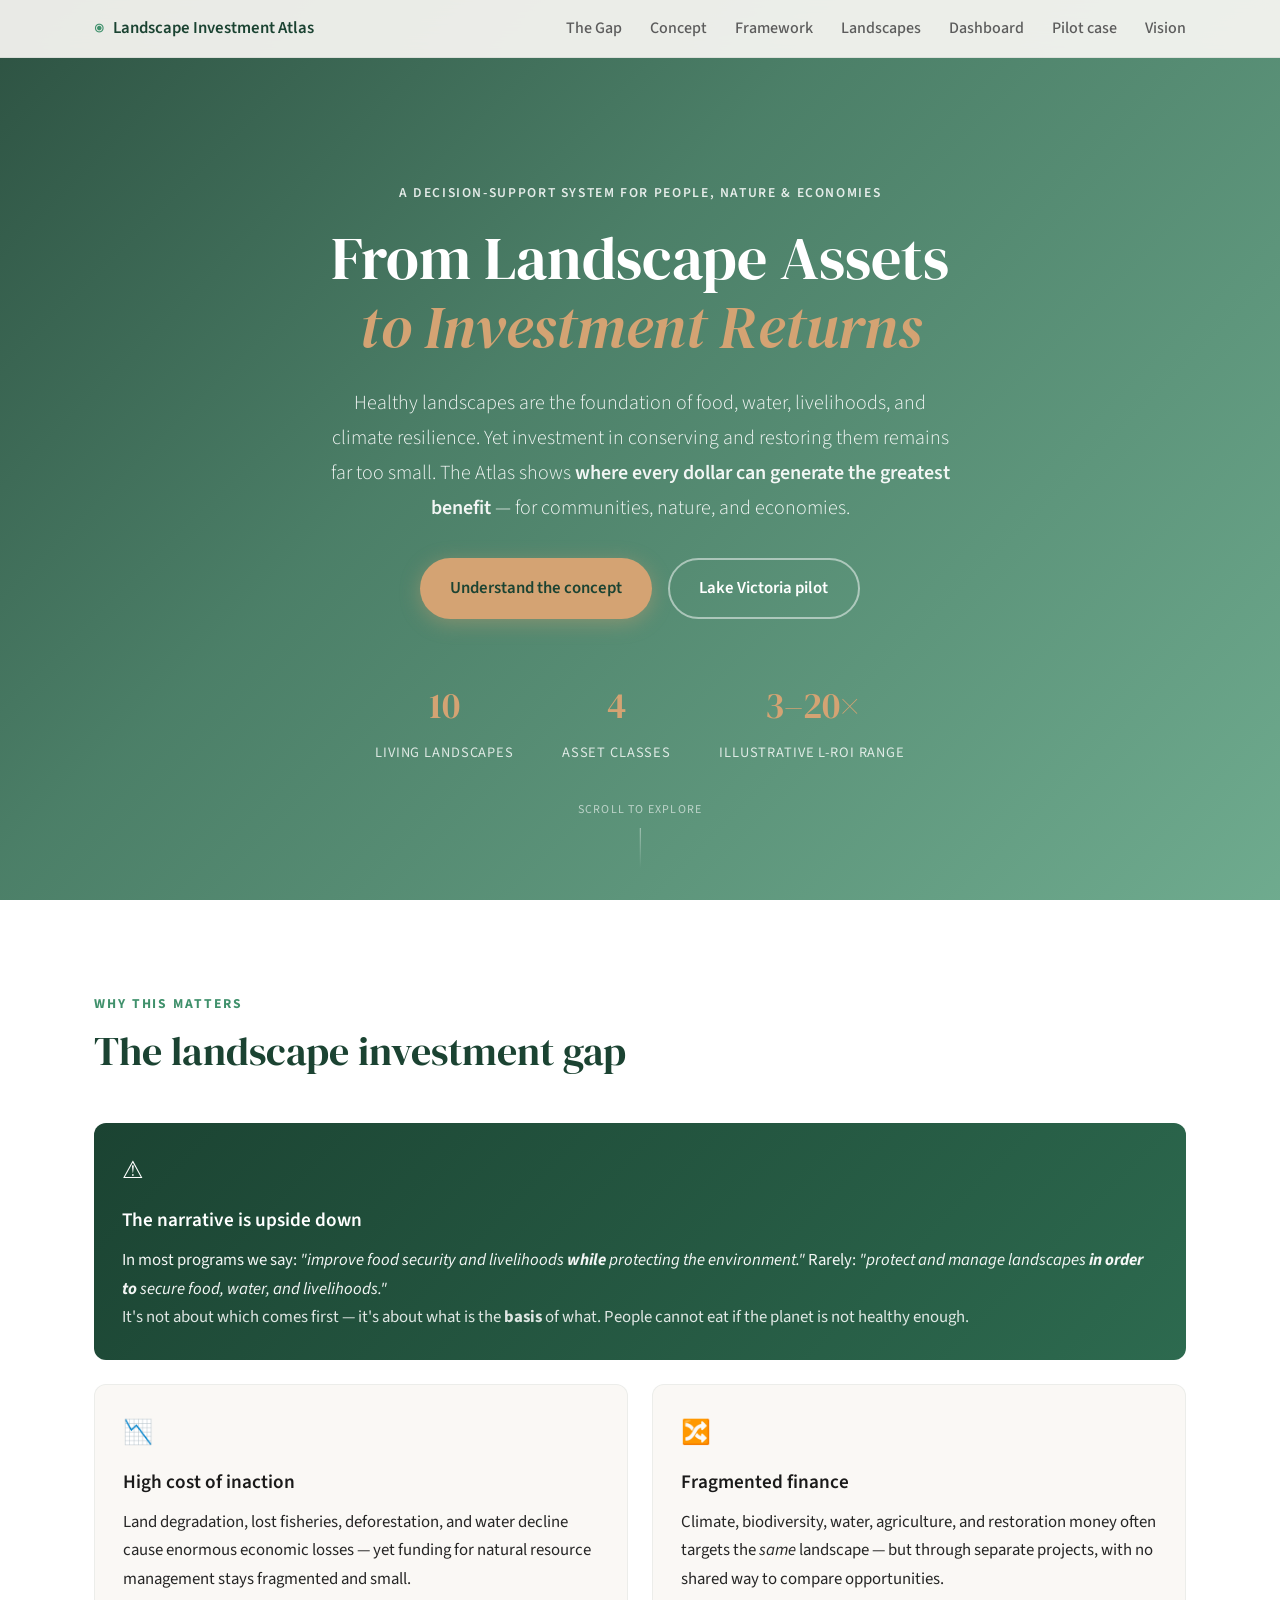
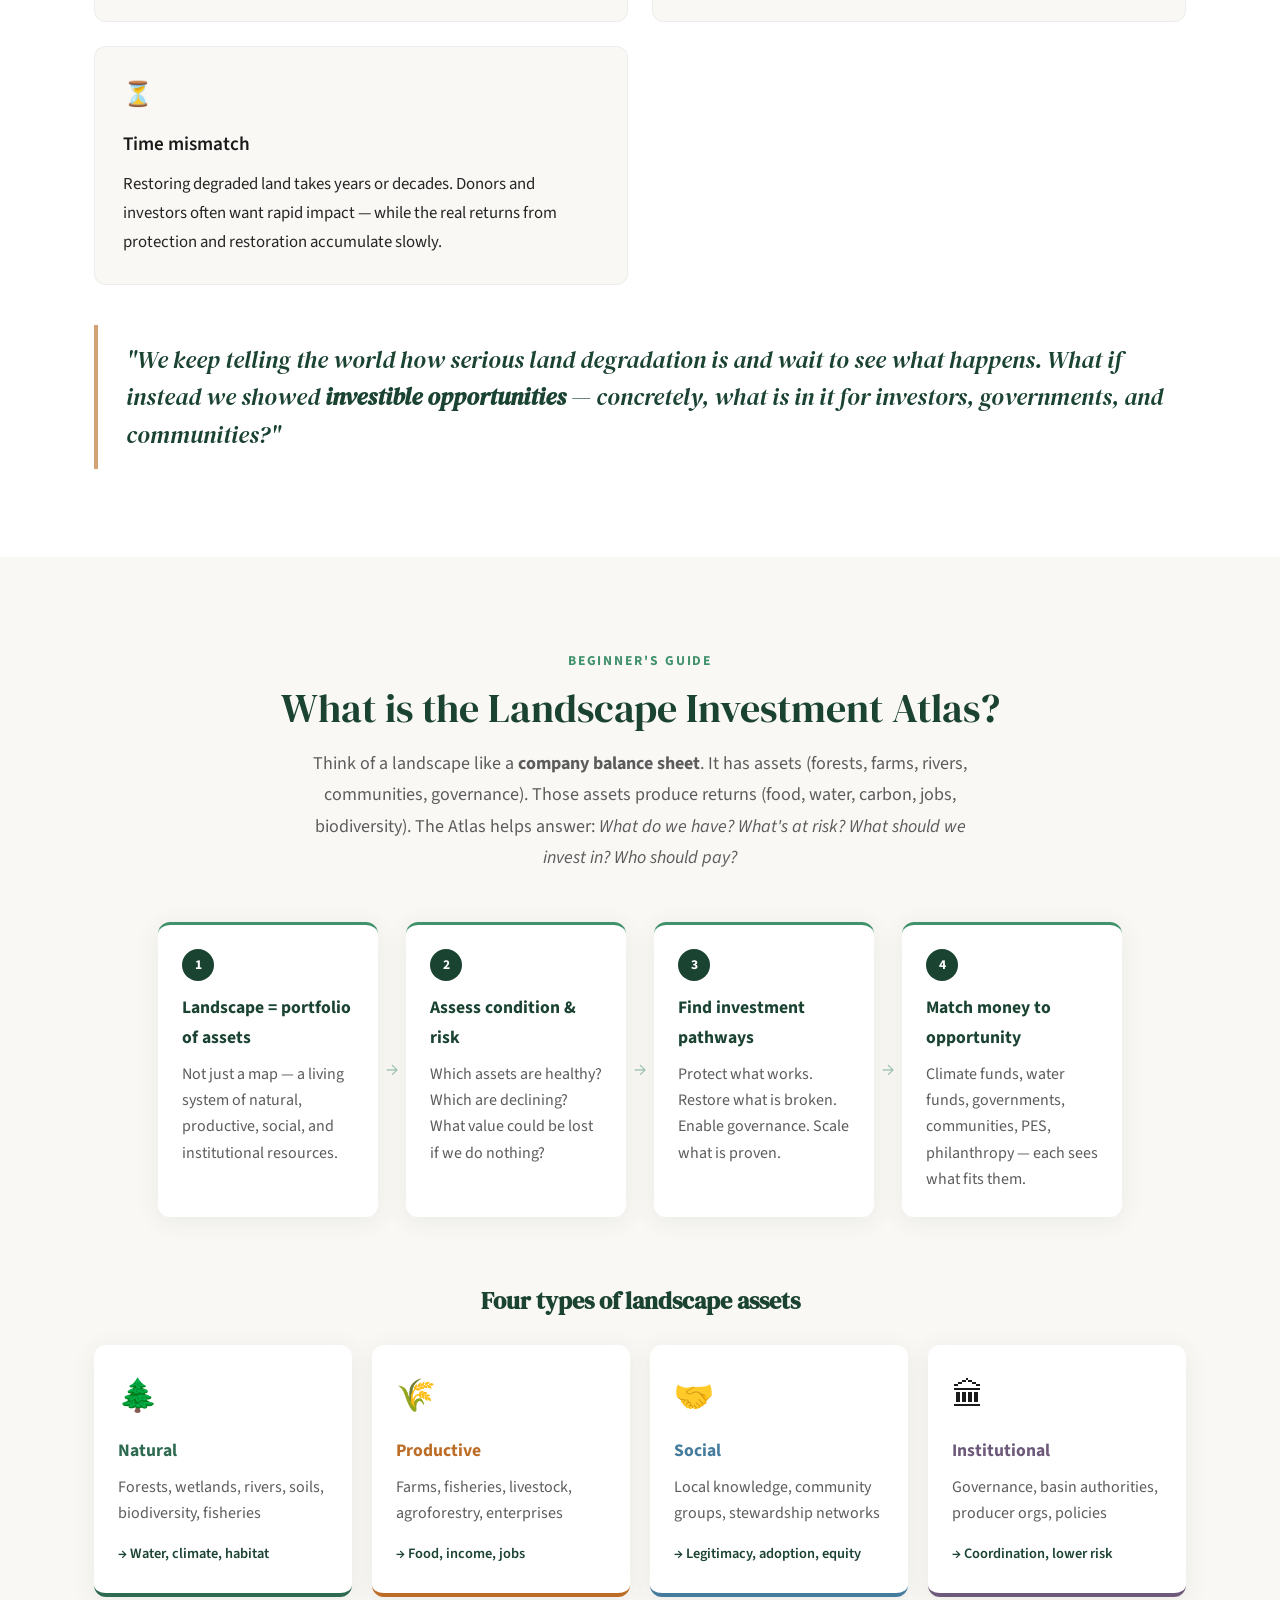
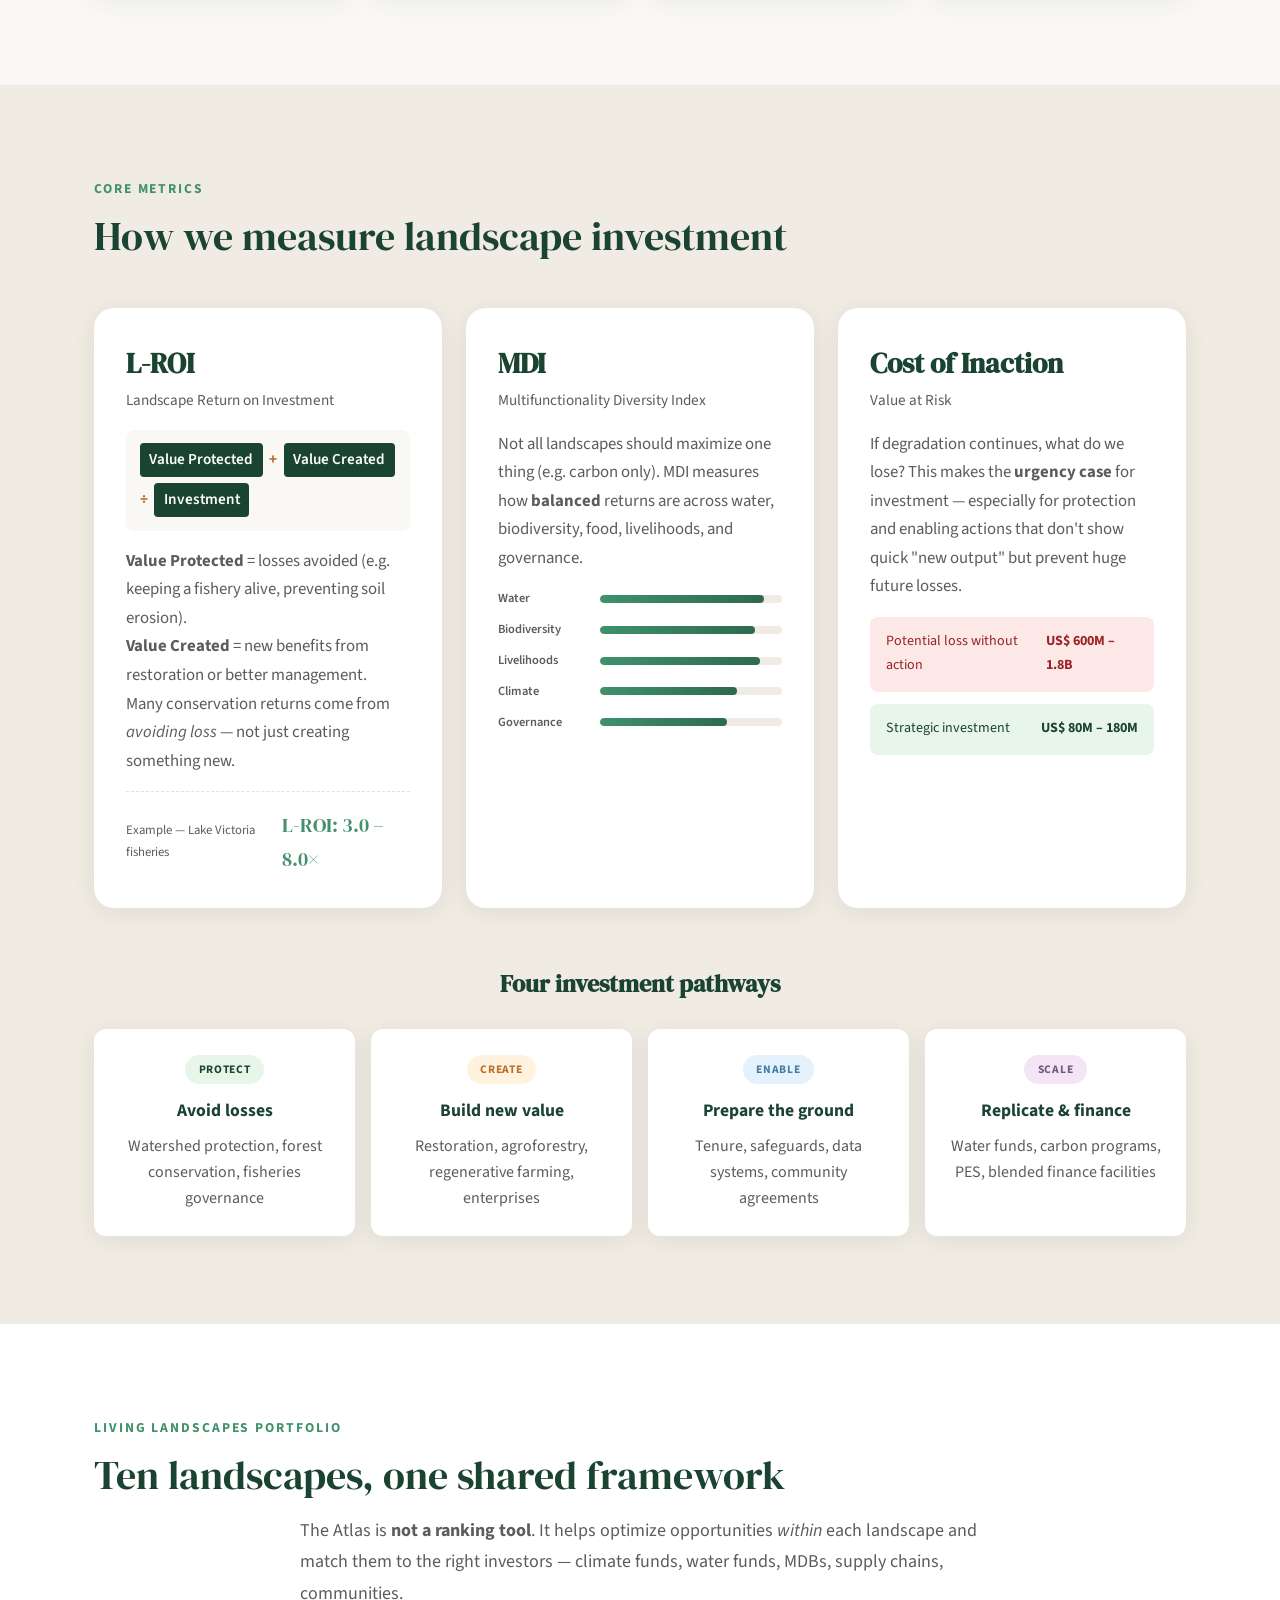
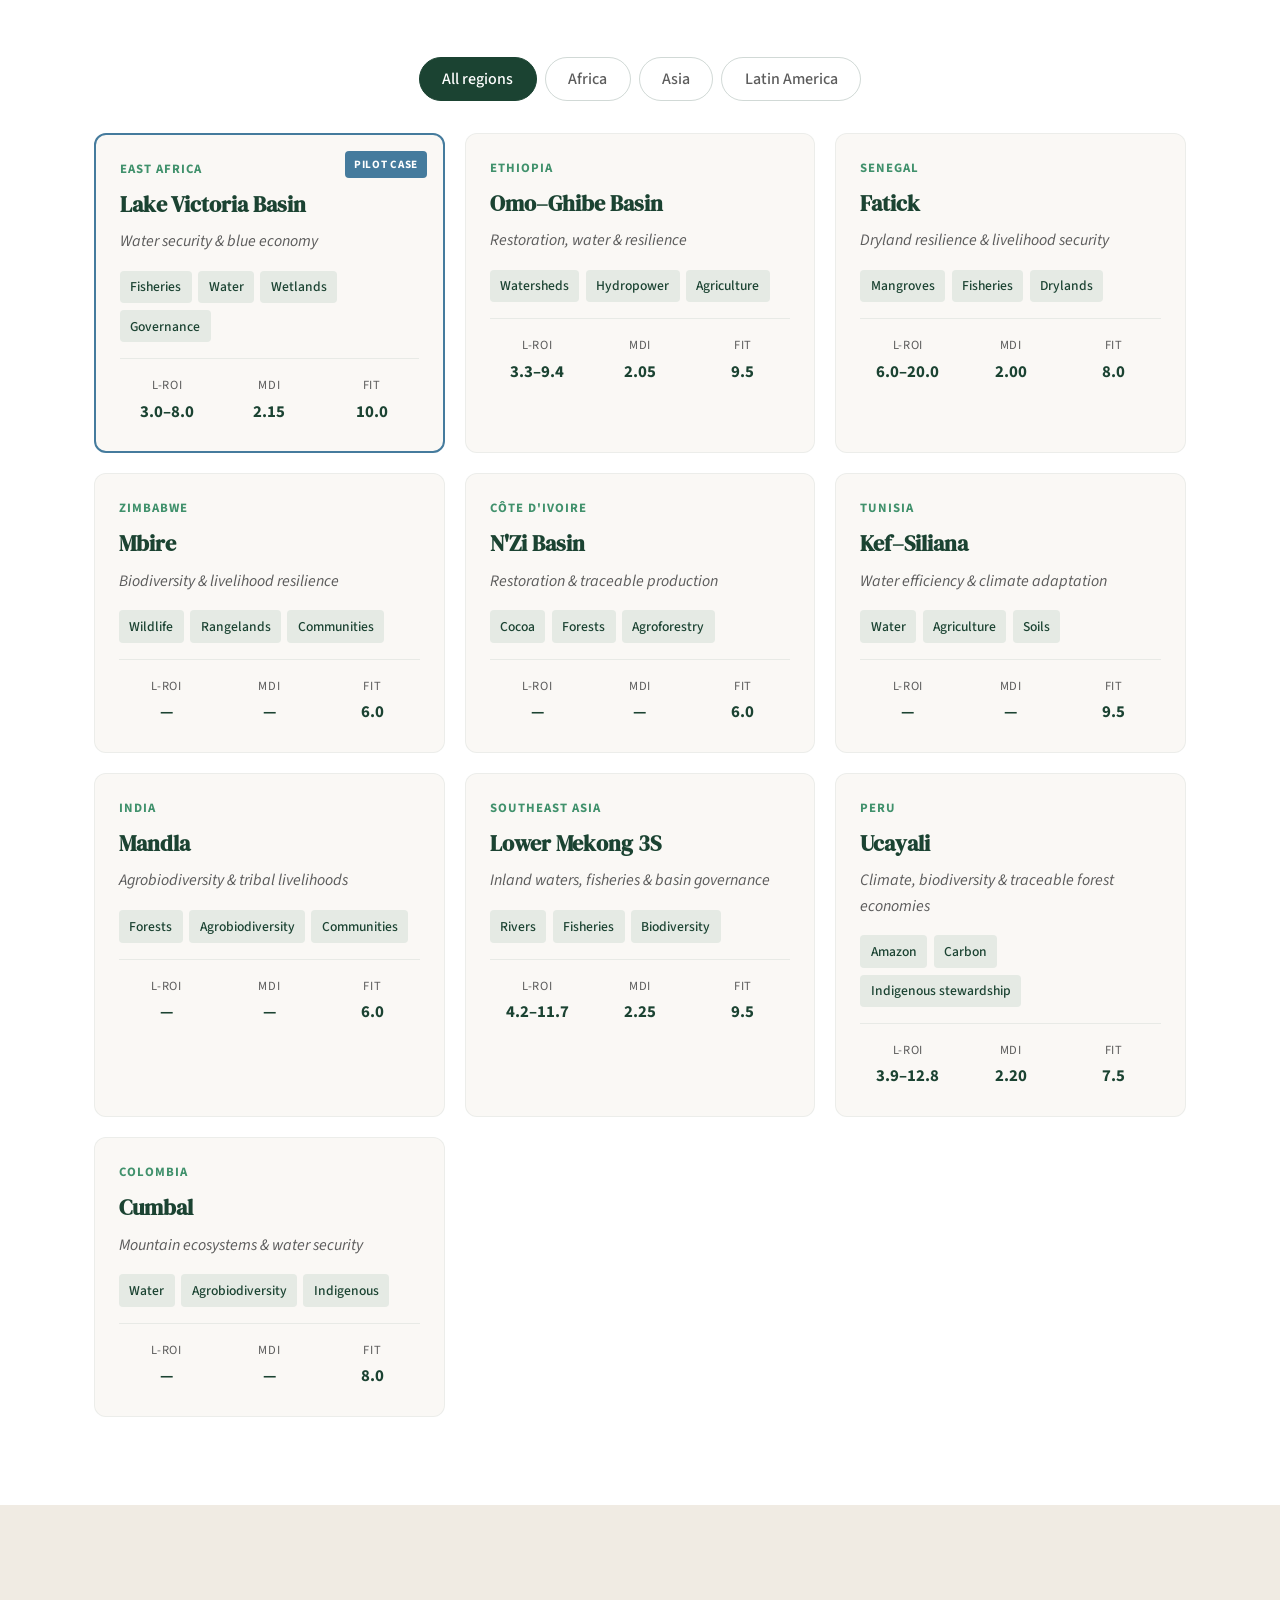
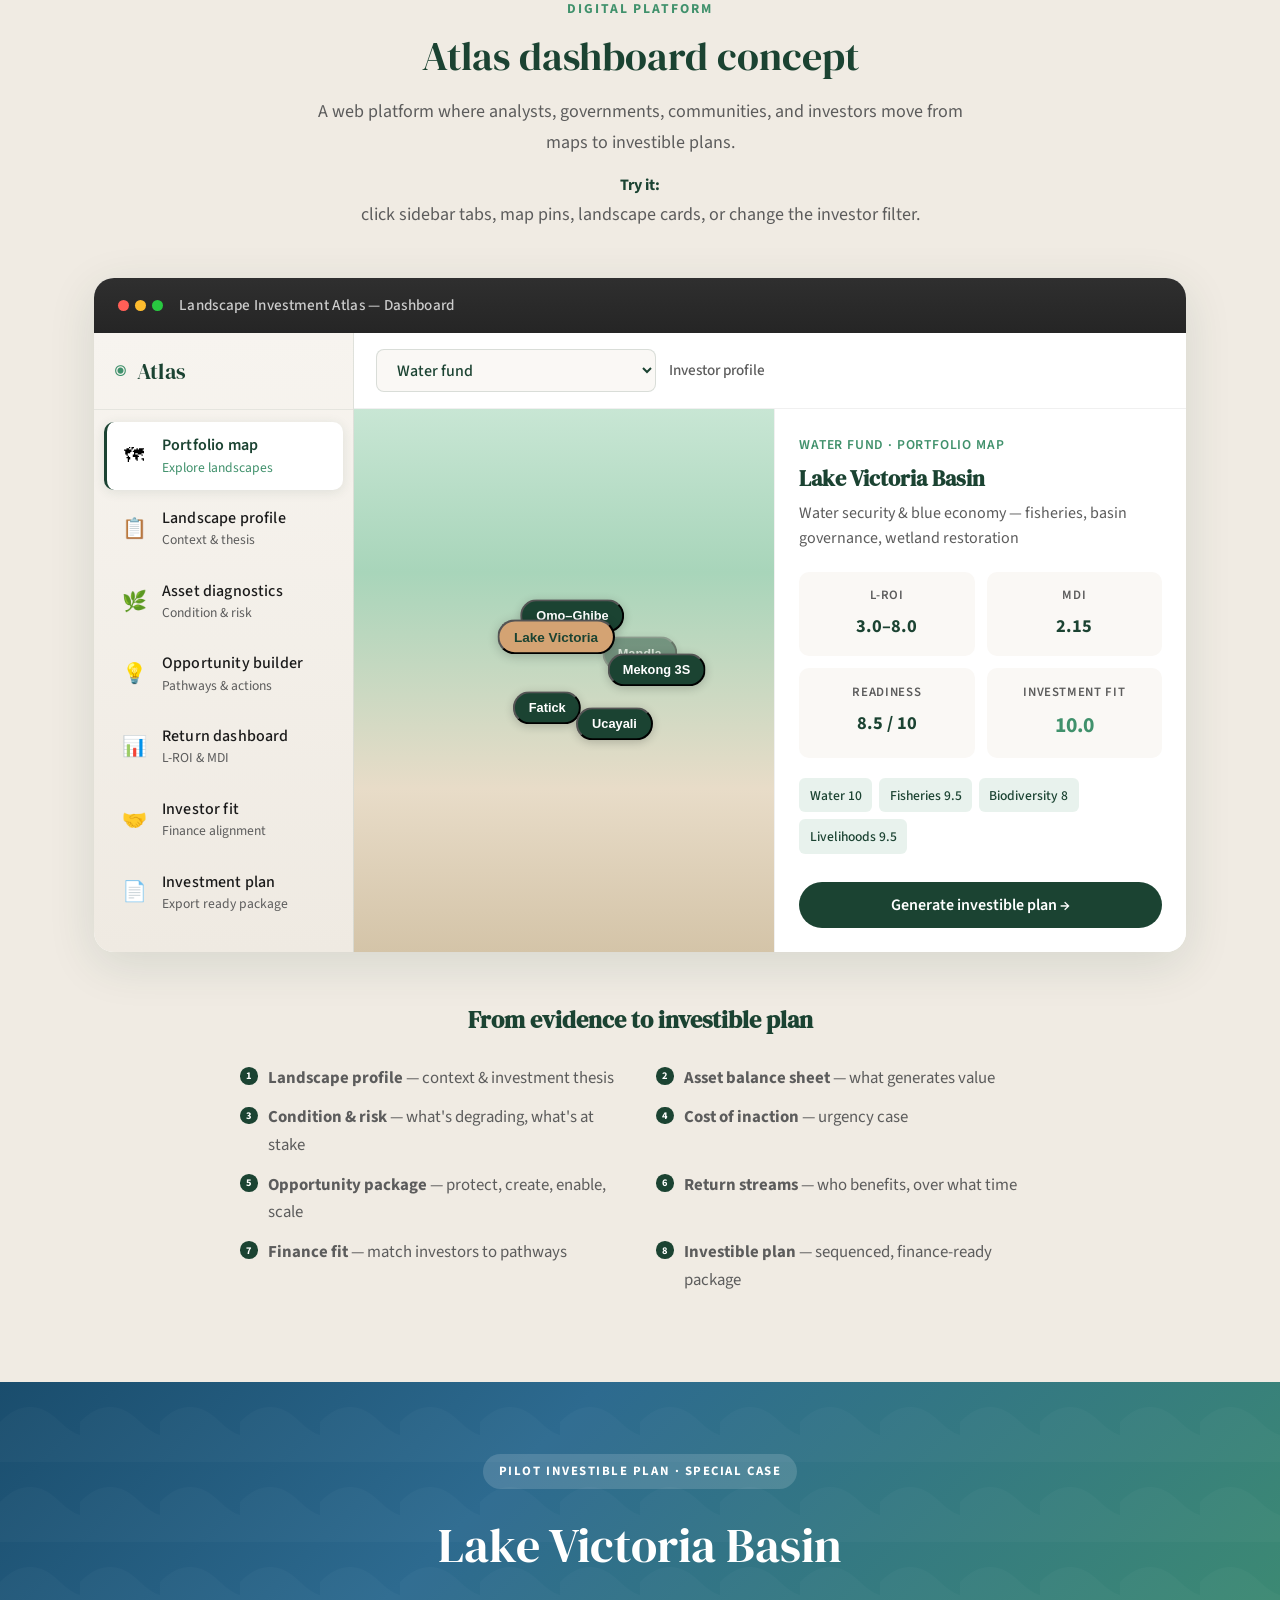
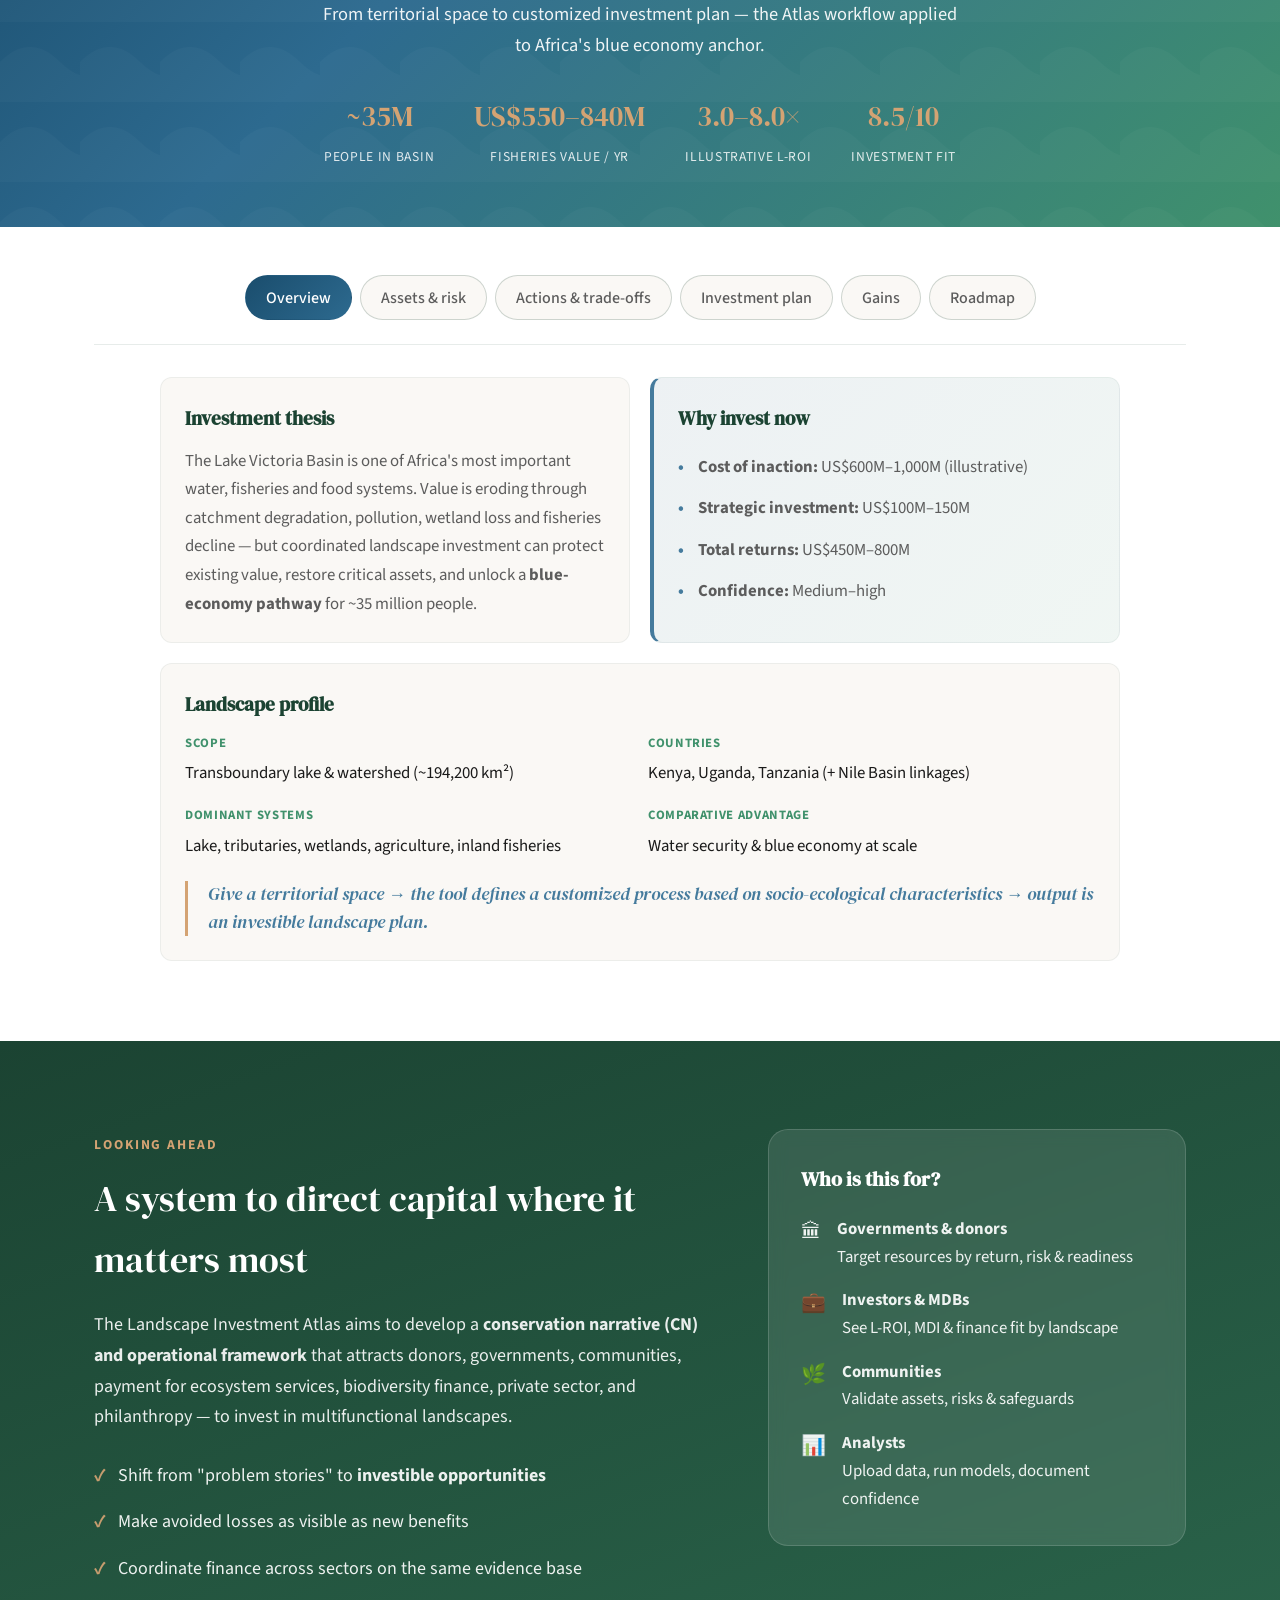
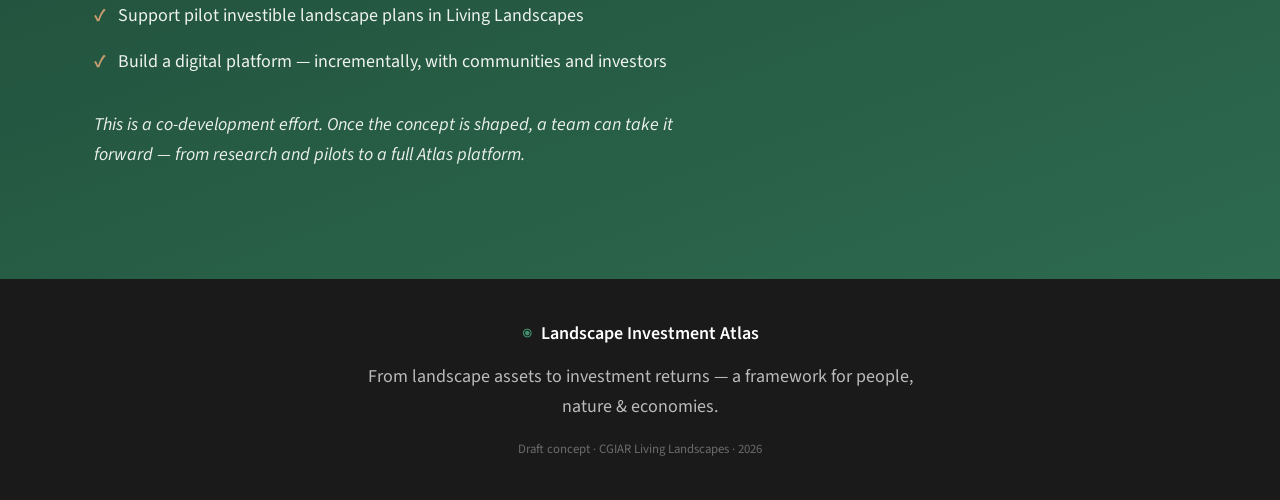
==== commit 67b92d2d: "Add Lake Victoria pilot case as website extension Co-authored-by: Cursor <cursoragent@cursor.com>" ====
--- a/docs/index.html
+++ b/docs/index.html
@@ -22,6 +22,7 @@
         <a href="#framework">Framework</a>
         <a href="#landscapes">Landscapes</a>
         <a href="#dashboard">Dashboard</a>
+        <a href="#pilot">Pilot case</a>
         <a href="#vision">Vision</a>
       </div>
       <button class="nav-toggle" aria-label="Menu" id="navToggle">
@@ -42,7 +43,7 @@
       </p>
       <div class="hero-actions">
         <a href="#concept" class="btn btn-primary">Understand the concept</a>
-        <a href="#dashboard" class="btn btn-outline">Explore the dashboard</a>
+        <a href="#pilot" class="btn btn-outline">Lake Victoria pilot</a>
       </div>
       <div class="hero-stats">
         <div class="stat">
@@ -403,6 +404,209 @@
     </div>
   </section>
 
+  <section id="pilot" class="section section-pilot">
+    <div class="pilot-hero">
+      <div class="container pilot-hero-inner">
+        <span class="pilot-badge">Pilot investible plan · Special case</span>
+        <h2>Lake Victoria Basin</h2>
+        <p class="pilot-tagline">From territorial space to customized investment plan — the Atlas workflow applied to Africa's blue economy anchor.</p>
+        <div class="pilot-hero-stats">
+          <div class="pilot-stat"><span class="ps-val">~35M</span><span class="ps-lbl">People in basin</span></div>
+          <div class="pilot-stat"><span class="ps-val">US$550–840M</span><span class="ps-lbl">Fisheries value / yr</span></div>
+          <div class="pilot-stat"><span class="ps-val">3.0–8.0×</span><span class="ps-lbl">Illustrative L-ROI</span></div>
+          <div class="pilot-stat"><span class="ps-val">8.5/10</span><span class="ps-lbl">Investment fit</span></div>
+        </div>
+      </div>
+    </div>
+
+    <div class="container pilot-body">
+      <div class="pilot-nav" id="pilotNav" role="tablist">
+        <button type="button" class="pilot-tab active" data-pilot="overview" role="tab">Overview</button>
+        <button type="button" class="pilot-tab" data-pilot="assets" role="tab">Assets & risk</button>
+        <button type="button" class="pilot-tab" data-pilot="actions" role="tab">Actions & trade-offs</button>
+        <button type="button" class="pilot-tab" data-pilot="investment" role="tab">Investment plan</button>
+        <button type="button" class="pilot-tab" data-pilot="gains" role="tab">Gains</button>
+        <button type="button" class="pilot-tab" data-pilot="roadmap" role="tab">Roadmap</button>
+      </div>
+
+      <div class="pilot-panels">
+        <!-- Overview -->
+        <article class="pilot-panel active" id="pilot-overview" data-panel="overview">
+          <div class="pilot-grid-2">
+            <div class="pilot-card">
+              <h3>Investment thesis</h3>
+              <p>The Lake Victoria Basin is one of Africa's most important water, fisheries and food systems. Value is eroding through catchment degradation, pollution, wetland loss and fisheries decline — but coordinated landscape investment can protect existing value, restore critical assets, and unlock a <strong>blue-economy pathway</strong> for ~35 million people.</p>
+            </div>
+            <div class="pilot-card pilot-card-accent">
+              <h3>Why invest now</h3>
+              <ul class="pilot-list">
+                <li><strong>Cost of inaction:</strong> US$600M–1,000M (illustrative)</li>
+                <li><strong>Strategic investment:</strong> US$100M–150M</li>
+                <li><strong>Total returns:</strong> US$450M–800M</li>
+                <li><strong>Confidence:</strong> Medium–high</li>
+              </ul>
+            </div>
+          </div>
+          <div class="pilot-card">
+            <h3>Landscape profile</h3>
+            <div class="profile-grid">
+              <div><span class="pf-label">Scope</span><span class="pf-value">Transboundary lake & watershed (~194,200 km²)</span></div>
+              <div><span class="pf-label">Countries</span><span class="pf-value">Kenya, Uganda, Tanzania (+ Nile Basin linkages)</span></div>
+              <div><span class="pf-label">Dominant systems</span><span class="pf-value">Lake, tributaries, wetlands, agriculture, inland fisheries</span></div>
+              <div><span class="pf-label">Comparative advantage</span><span class="pf-value">Water security & blue economy at scale</span></div>
+            </div>
+            <blockquote class="pilot-quote">Give a territorial space → the tool defines a customized process based on socio-ecological characteristics → output is an investible landscape plan.</blockquote>
+          </div>
+        </article>
+
+        <!-- Assets & risk -->
+        <article class="pilot-panel" id="pilot-assets" data-panel="assets">
+          <h3 class="pilot-panel-title">Asset balance sheet & condition</h3>
+          <div class="pilot-asset-cards">
+            <div class="pa-card"><span class="pa-type">Natural</span><p>Lake, tributaries, wetlands, groundwater, aquatic biodiversity</p><span class="pa-role">Water, habitat, regulation</span></div>
+            <div class="pa-card"><span class="pa-type">Productive</span><p>Agriculture, fisheries value chains, livestock</p><span class="pa-role">Food, income, exports</span></div>
+            <div class="pa-card"><span class="pa-type">Social</span><p>Fishing communities, cooperatives, local knowledge</p><span class="pa-role">Stewardship, legitimacy</span></div>
+            <div class="pa-card"><span class="pa-type">Institutional</span><p>Basin authorities, fisheries agencies, water utilities</p><span class="pa-role">Coordination, readiness</span></div>
+          </div>
+          <div class="table-wrap">
+            <table class="data-table pilot-table">
+              <thead><tr><th>Core asset</th><th>Condition</th><th>Trend</th><th>Risk</th></tr></thead>
+              <tbody>
+                <tr><td>Water assets</td><td><span class="status-pill">Moderate–Poor</span></td><td>Declining</td><td><span class="risk-pill">High</span></td></tr>
+                <tr><td>Fisheries</td><td><span class="status-pill">Moderate</span></td><td>Declining</td><td><span class="risk-pill">High</span></td></tr>
+                <tr><td>Wetlands</td><td><span class="status-pill">Moderate</span></td><td>Declining</td><td><span class="risk-pill">High</span></td></tr>
+              </tbody>
+            </table>
+          </div>
+          <p class="pilot-note"><strong>Key threats:</strong> Pollution, sedimentation, catchment degradation, overfishing, invasive species, wetland encroachment, climate stress.</p>
+          <div class="pilot-evidence">
+            <h4>Evidence anchors</h4>
+            <ul class="pilot-list">
+              <li>~1M t/year fish landings; beach value US$550M (2011) → US$840M (2014)</li>
+              <li>~220,000 fishers; ~4M indirect beneficiaries (IFAD-cited)</li>
+              <li>Wetland regulating services economically valued for water quality</li>
+            </ul>
+          </div>
+        </article>
+
+        <!-- Actions -->
+        <article class="pilot-panel" id="pilot-actions" data-panel="actions">
+          <h3 class="pilot-panel-title">Sequenced actions — synergies & trade-offs</h3>
+          <div class="pilot-timeline">
+            <div class="pt-phase"><span class="pt-num">1</span><div><strong>Enable</strong> (Y0–2)<p>Basin platform, monitoring, safeguards, stakeholder validation</p></div></div>
+            <div class="pt-phase"><span class="pt-num">2</span><div><strong>Protect</strong> (Y1–5)<p>Catchment protection, fisheries governance, wetland zones</p></div></div>
+            <div class="pt-phase"><span class="pt-num">3</span><div><strong>Create</strong> (Y3–10)<p>Restoration, pollution control, fisheries value chains</p></div></div>
+            <div class="pt-phase"><span class="pt-num">4</span><div><strong>Scale</strong> (Y5–15)<p>Water fund / blended basin finance facility</p></div></div>
+          </div>
+          <div class="pilot-grid-2">
+            <div class="pilot-card">
+              <h4>Synergies</h4>
+              <ul class="pilot-list">
+                <li>Catchment restoration + wetlands → water quality ↑, fisheries habitat ↑</li>
+                <li>Fisheries governance + community enterprises → stable stocks + livelihoods</li>
+                <li>Monitoring + investor reporting → readiness ↑, finance mobilization ↑</li>
+              </ul>
+            </div>
+            <div class="pilot-card">
+              <h4>Trade-offs to manage</h4>
+              <ul class="pilot-list">
+                <li><em>Agriculture vs. water quality</em> — agroecology in priority catchments</li>
+                <li><em>Fishing effort vs. recovery</em> — phased governance + alternatives</li>
+                <li><em>National vs. transboundary equity</em> — basin benefit-sharing</li>
+              </ul>
+            </div>
+          </div>
+        </article>
+
+        <!-- Investment plan -->
+        <article class="pilot-panel" id="pilot-investment" data-panel="investment">
+          <h3 class="pilot-panel-title">Investment package — what, where, by whom</h3>
+          <div class="investor-fit-row">
+            <span class="ifr-label">Best-fit investors:</span>
+            <span class="stream-tag">Water funds</span>
+            <span class="stream-tag">MDBs</span>
+            <span class="stream-tag">Governments</span>
+            <span class="stream-tag">Biodiversity funds</span>
+            <span class="stream-tag">Impact investors</span>
+          </div>
+          <div class="table-wrap">
+            <table class="data-table pilot-table">
+              <thead><tr><th>Action</th><th>Pathway</th><th>Lead actors</th><th>Scale (illustrative)</th></tr></thead>
+              <tbody>
+                <tr><td>Basin platform & monitoring</td><td><span class="pathway-badge enable">Enable</span></td><td>LVBC, LVFO, MDBs</td><td>US$5–15M</td></tr>
+                <tr><td>Priority catchment protection</td><td><span class="pathway-badge protect">Protect</span></td><td>Governments, water funds</td><td>US$20–40M</td></tr>
+                <tr><td>Fisheries governance reform</td><td><span class="pathway-badge protect">Protect</span></td><td>Fisheries agencies</td><td>US$15–25M</td></tr>
+                <tr><td>Wetland protection zones</td><td><span class="pathway-badge protect">Protect</span></td><td>Conservation finance</td><td>US$10–20M</td></tr>
+                <tr><td>Watershed restoration & pollution control</td><td><span class="pathway-badge create">Create</span></td><td>MDBs, utilities</td><td>US$30–50M</td></tr>
+                <tr><td>Fisheries restoration & value chains</td><td><span class="pathway-badge create">Create</span></td><td>Impact investors</td><td>US$20–35M</td></tr>
+                <tr><td>Blended basin finance facility</td><td><span class="pathway-badge scale">Scale</span></td><td>MDBs, water funds</td><td>US$50M+</td></tr>
+              </tbody>
+            </table>
+          </div>
+          <p class="pilot-note">Spatial priority: sub-basins by sediment/nutrient load, fisheries hotspots, high-value wetlands, governance readiness (team deliverable: pilot zone maps).</p>
+        </article>
+
+        <!-- Gains -->
+        <article class="pilot-panel" id="pilot-gains" data-panel="gains">
+          <h3 class="pilot-panel-title">Expected gains — by investor & beneficiary</h3>
+          <div class="pilot-grid-2">
+            <div class="pilot-card">
+              <h4>Gains by investor type</h4>
+              <ul class="pilot-list">
+                <li><strong>MDBs</strong> — regional stability, water-food-energy nexus</li>
+                <li><strong>Water funds</strong> — quantified water benefits, avoided costs</li>
+                <li><strong>Governments</strong> — food security, jobs, stability</li>
+                <li><strong>Biodiversity funds</strong> — habitat, wetland services</li>
+                <li><strong>Impact investors</strong> — fisheries enterprise returns</li>
+              </ul>
+            </div>
+            <div class="pilot-card">
+              <h4>Gains by beneficiary</h4>
+              <ul class="pilot-list">
+                <li><strong>Fishers & communities</strong> — stable catches, income, nutrition</li>
+                <li><strong>Farmers</strong> — water availability, reduced flood damage</li>
+                <li><strong>Urban users</strong> — safer, more reliable water</li>
+                <li><strong>Future generations</strong> — maintained natural capital</li>
+              </ul>
+            </div>
+          </div>
+          <div class="returns-summary pilot-returns">
+            <div class="panel-metric"><span class="pm-label">Water</span><span class="pm-value">10.0</span></div>
+            <div class="panel-metric"><span class="pm-label">Livelihoods</span><span class="pm-value">9.5</span></div>
+            <div class="panel-metric"><span class="pm-label">Biodiversity</span><span class="pm-value">8.0</span></div>
+            <div class="panel-metric"><span class="pm-label">MDI</span><span class="pm-value">2.15</span></div>
+          </div>
+        </article>
+
+        <!-- Roadmap -->
+        <article class="pilot-panel" id="pilot-roadmap" data-panel="roadmap">
+          <h3 class="pilot-panel-title">Implementation roadmap</h3>
+          <div class="roadmap-steps">
+            <div class="rm-step"><span class="rm-when">Now – 4 wks</span><span class="rm-what">Validate outline with team & Lulseged</span></div>
+            <div class="rm-step"><span class="rm-when">Month 1–2</span><span class="rm-what">Priority zone maps & data gaps</span></div>
+            <div class="rm-step"><span class="rm-when">Month 2–3</span><span class="rm-what">Cost actions; refine L-ROI</span></div>
+            <div class="rm-step"><span class="rm-when">Month 3</span><span class="rm-what">Stakeholder validation workshop</span></div>
+            <div class="rm-step"><span class="rm-when">Month 4</span><span class="rm-what"><strong>UNCCD COP17</strong> — Mongolia, 16–27 Aug 2026</span></div>
+            <div class="rm-step"><span class="rm-when">Post-COP17</span><span class="rm-what">Investor engagement; Phase 1 enable</span></div>
+          </div>
+          <div class="pilot-team">
+            <h4>Team modules (co-development)</h4>
+            <div class="team-chips">
+              <span class="team-chip">GIS & maps → Habtamu</span>
+              <span class="team-chip">Assets & risk → FEBEN</span>
+              <span class="team-chip">Opportunities → Wuletawu</span>
+              <span class="team-chip">Finance & L-ROI → TBD</span>
+              <span class="team-chip">COP17 narrative → Setegn</span>
+            </div>
+          </div>
+          <div class="pilot-cta">
+            <a href="#dashboard" class="btn btn-primary" id="pilotDashboardLink">Explore in interactive dashboard →</a>
+          </div>
+        </article>
+      </div>
+    </div>
+  </section>
+
   <section id="vision" class="section section-vision">
     <div class="container">
       <div class="vision-grid">
@@ -462,6 +666,6 @@
     </div>
   </footer>
 
-  <script src="app.js?v=2"></script>
+  <script src="app.js?v=3"></script>
 </body>
 </html>
--- a/docs/styles.css
+++ b/docs/styles.css
@@ -1394,6 +1394,426 @@
 
 .audience-item span { font-size: 1.25rem; }
 
+/* Lake Victoria Pilot Section */
+.section-pilot {
+  padding: 0;
+  background: var(--white);
+}
+
+.pilot-hero {
+  background: linear-gradient(135deg, #1a4d6d 0%, #2d6a8f 35%, #40916c 100%);
+  color: var(--white);
+  padding: 4.5rem 0 3.5rem;
+  position: relative;
+  overflow: hidden;
+}
+
+.pilot-hero::after {
+  content: '';
+  position: absolute;
+  inset: 0;
+  background: url("data:image/svg+xml,%3Csvg width='80' height='80' viewBox='0 0 80 80' xmlns='http://www.w3.org/2000/svg'%3E%3Cg fill='%23ffffff' fill-opacity='0.04'%3E%3Cpath d='M0 40c20-20 40-20 60 0s40 20 60 0v40H0V40z'/%3E%3C/g%3E%3C/svg%3E");
+  opacity: 0.6;
+  pointer-events: none;
+}
+
+.pilot-hero-inner {
+  position: relative;
+  z-index: 1;
+  text-align: center;
+}
+
+.pilot-badge {
+  display: inline-block;
+  font-size: 0.8rem;
+  font-weight: 700;
+  letter-spacing: 0.12em;
+  text-transform: uppercase;
+  background: rgba(255,255,255,0.15);
+  padding: 0.4rem 1rem;
+  border-radius: 999px;
+  margin-bottom: 1rem;
+}
+
+.pilot-hero h2 {
+  font-family: var(--font-serif);
+  font-size: clamp(2rem, 5vw, 3rem);
+  font-weight: 400;
+  margin-bottom: 0.75rem;
+}
+
+.pilot-tagline {
+  font-size: 1.15rem;
+  opacity: 0.92;
+  max-width: 640px;
+  margin: 0 auto 2rem;
+  line-height: 1.7;
+}
+
+.pilot-hero-stats {
+  display: flex;
+  justify-content: center;
+  flex-wrap: wrap;
+  gap: 2rem 2.5rem;
+}
+
+.pilot-stat { text-align: center; }
+
+.ps-val {
+  display: block;
+  font-family: var(--font-serif);
+  font-size: 1.75rem;
+  color: var(--gold);
+}
+
+.ps-lbl {
+  font-size: 0.85rem;
+  opacity: 0.85;
+  text-transform: uppercase;
+  letter-spacing: 0.05em;
+}
+
+.pilot-body {
+  padding: 3rem 1.5rem 5rem;
+}
+
+.pilot-nav {
+  display: flex;
+  flex-wrap: wrap;
+  gap: 0.5rem;
+  justify-content: center;
+  margin-bottom: 2rem;
+  padding-bottom: 1.5rem;
+  border-bottom: 1px solid rgba(27, 67, 50, 0.1);
+}
+
+.pilot-tab {
+  padding: 0.65rem 1.25rem;
+  border-radius: 999px;
+  border: 1px solid rgba(27, 67, 50, 0.2);
+  background: var(--cream);
+  font-family: inherit;
+  font-size: 1rem;
+  font-weight: 500;
+  color: var(--ink-muted);
+  cursor: pointer;
+  transition: all 0.2s;
+}
+
+.pilot-tab:hover {
+  border-color: var(--water);
+  color: var(--water);
+}
+
+.pilot-tab.active {
+  background: linear-gradient(135deg, #1a4d6d, #2d6a8f);
+  color: var(--white);
+  border-color: transparent;
+}
+
+.pilot-panels { max-width: 960px; margin: 0 auto; }
+
+.pilot-panel {
+  display: none;
+  animation: pilotFade 0.35s ease;
+}
+
+.pilot-panel.active { display: block; }
+
+@keyframes pilotFade {
+  from { opacity: 0; transform: translateY(8px); }
+  to { opacity: 1; transform: translateY(0); }
+}
+
+.pilot-panel-title {
+  font-family: var(--font-serif);
+  font-size: 1.5rem;
+  color: var(--forest);
+  margin-bottom: 1.5rem;
+}
+
+.pilot-grid-2 {
+  display: grid;
+  grid-template-columns: repeat(2, 1fr);
+  gap: 1.25rem;
+  margin-bottom: 1.25rem;
+}
+
+.pilot-card {
+  background: var(--cream);
+  border-radius: var(--radius);
+  padding: 1.5rem;
+  border: 1px solid rgba(27, 67, 50, 0.06);
+}
+
+.pilot-card h3, .pilot-card h4 {
+  font-family: var(--font-serif);
+  color: var(--forest);
+  margin-bottom: 0.75rem;
+  font-size: 1.2rem;
+}
+
+.pilot-card p, .pilot-card li {
+  font-size: 1.05rem;
+  line-height: 1.7;
+  color: var(--ink-muted);
+}
+
+.pilot-card-accent {
+  background: linear-gradient(135deg, rgba(26, 77, 109, 0.08), rgba(64, 145, 108, 0.08));
+  border-left: 4px solid var(--water);
+}
+
+.pilot-list {
+  list-style: none;
+  padding: 0;
+}
+
+.pilot-list li {
+  padding: 0.4rem 0 0.4rem 1.25rem;
+  position: relative;
+}
+
+.pilot-list li::before {
+  content: '•';
+  position: absolute;
+  left: 0;
+  color: var(--water);
+  font-weight: 700;
+}
+
+.profile-grid {
+  display: grid;
+  grid-template-columns: repeat(2, 1fr);
+  gap: 1rem;
+  margin-bottom: 1.25rem;
+}
+
+.pf-label {
+  display: block;
+  font-size: 0.8rem;
+  font-weight: 700;
+  text-transform: uppercase;
+  letter-spacing: 0.05em;
+  color: var(--sage);
+  margin-bottom: 0.25rem;
+}
+
+.pf-value {
+  font-size: 1.05rem;
+  color: var(--ink);
+}
+
+.pilot-quote {
+  font-family: var(--font-serif);
+  font-style: italic;
+  font-size: 1.1rem;
+  color: var(--water);
+  border-left: 3px solid var(--gold);
+  padding-left: 1.25rem;
+  margin: 0;
+  line-height: 1.55;
+}
+
+.pilot-asset-cards {
+  display: grid;
+  grid-template-columns: repeat(4, 1fr);
+  gap: 1rem;
+  margin-bottom: 1.5rem;
+}
+
+.pa-card {
+  background: var(--cream);
+  border-radius: var(--radius);
+  padding: 1.15rem;
+  border-top: 3px solid var(--water);
+}
+
+.pa-type {
+  display: block;
+  font-weight: 700;
+  color: var(--water);
+  font-size: 0.9rem;
+  margin-bottom: 0.5rem;
+}
+
+.pa-card p {
+  font-size: 0.95rem;
+  color: var(--ink-muted);
+  margin-bottom: 0.5rem;
+  line-height: 1.5;
+}
+
+.pa-role {
+  font-size: 0.85rem;
+  font-weight: 600;
+  color: var(--forest);
+}
+
+.pilot-table { min-width: 100%; }
+
+.pilot-note {
+  font-size: 1rem;
+  color: var(--ink-muted);
+  margin-top: 1rem;
+  padding: 1rem;
+  background: var(--cream);
+  border-radius: 8px;
+  line-height: 1.65;
+}
+
+.pilot-evidence {
+  margin-top: 1.5rem;
+  padding: 1.25rem;
+  background: rgba(69, 123, 157, 0.08);
+  border-radius: var(--radius);
+}
+
+.pilot-evidence h4 {
+  color: var(--water);
+  margin-bottom: 0.75rem;
+  font-size: 1rem;
+}
+
+.pilot-timeline {
+  display: flex;
+  flex-direction: column;
+  gap: 1rem;
+  margin-bottom: 1.5rem;
+}
+
+.pt-phase {
+  display: flex;
+  gap: 1.25rem;
+  align-items: flex-start;
+  padding: 1.15rem 1.25rem;
+  background: var(--cream);
+  border-radius: var(--radius);
+  border-left: 4px solid var(--sage);
+}
+
+.pt-num {
+  flex-shrink: 0;
+  width: 36px;
+  height: 36px;
+  background: var(--water);
+  color: var(--white);
+  border-radius: 50%;
+  display: flex;
+  align-items: center;
+  justify-content: center;
+  font-weight: 700;
+  font-size: 1rem;
+}
+
+.pt-phase p {
+  font-size: 0.98rem;
+  color: var(--ink-muted);
+  margin-top: 0.35rem;
+  line-height: 1.55;
+}
+
+.investor-fit-row {
+  display: flex;
+  flex-wrap: wrap;
+  align-items: center;
+  gap: 0.5rem;
+  margin-bottom: 1.25rem;
+}
+
+.ifr-label {
+  font-weight: 600;
+  color: var(--ink-muted);
+  margin-right: 0.5rem;
+}
+
+.pilot-returns {
+  margin-top: 1rem;
+  grid-template-columns: repeat(4, 1fr);
+}
+
+.roadmap-steps {
+  display: flex;
+  flex-direction: column;
+  gap: 0.75rem;
+  margin-bottom: 2rem;
+}
+
+.rm-step {
+  display: grid;
+  grid-template-columns: 120px 1fr;
+  gap: 1rem;
+  padding: 1rem 1.25rem;
+  background: var(--cream);
+  border-radius: var(--radius);
+  align-items: center;
+}
+
+.rm-when {
+  font-size: 0.85rem;
+  font-weight: 700;
+  color: var(--water);
+  text-transform: uppercase;
+  letter-spacing: 0.04em;
+}
+
+.rm-what {
+  font-size: 1.05rem;
+  color: var(--ink);
+}
+
+.pilot-team h4 {
+  font-family: var(--font-serif);
+  color: var(--forest);
+  margin-bottom: 1rem;
+}
+
+.team-chips {
+  display: flex;
+  flex-wrap: wrap;
+  gap: 0.5rem;
+}
+
+.team-chip {
+  font-size: 0.9rem;
+  padding: 0.45rem 0.9rem;
+  background: var(--cream);
+  border: 1px solid rgba(27, 67, 50, 0.12);
+  border-radius: 8px;
+  color: var(--ink);
+}
+
+.pilot-cta {
+  margin-top: 2rem;
+  text-align: center;
+}
+
+.pilot-cta .btn-primary {
+  background: linear-gradient(135deg, #1a4d6d, #2d6a8f);
+  color: var(--white);
+  box-shadow: 0 4px 20px rgba(26, 77, 109, 0.35);
+}
+
+.landscape-card.lc-pilot {
+  border: 2px solid var(--water);
+  position: relative;
+}
+
+.landscape-card.lc-pilot::after {
+  content: 'Pilot case';
+  position: absolute;
+  top: 1rem;
+  right: 1rem;
+  font-size: 0.7rem;
+  font-weight: 700;
+  text-transform: uppercase;
+  letter-spacing: 0.06em;
+  background: var(--water);
+  color: var(--white);
+  padding: 0.25rem 0.55rem;
+  border-radius: 4px;
+}
+
 /* Footer */
 .footer {
   background: var(--ink);
@@ -1555,6 +1975,8 @@
   .panel-metrics {
     grid-template-columns: repeat(2, 1fr);
   }
+
+  .pilot-asset-cards { grid-template-columns: 1fr 1fr; }
 }
 
 @media (max-width: 600px) {
@@ -1645,4 +2067,13 @@
     font-size: 1.25rem;
     padding-left: 1.25rem;
   }
-}
+
+  .pilot-hero-stats { gap: 1.25rem; }
+  .pilot-grid-2 { grid-template-columns: 1fr; }
+  .profile-grid { grid-template-columns: 1fr; }
+  .pilot-asset-cards { grid-template-columns: repeat(2, 1fr); }
+  .pilot-returns { grid-template-columns: repeat(2, 1fr); }
+  .rm-step { grid-template-columns: 1fr; gap: 0.35rem; }
+  .pilot-nav { justify-content: flex-start; overflow-x: auto; flex-wrap: nowrap; padding-bottom: 1rem; -webkit-overflow-scrolling: touch; }
+  .pilot-tab { flex-shrink: 0; font-size: 0.9rem; }
+}
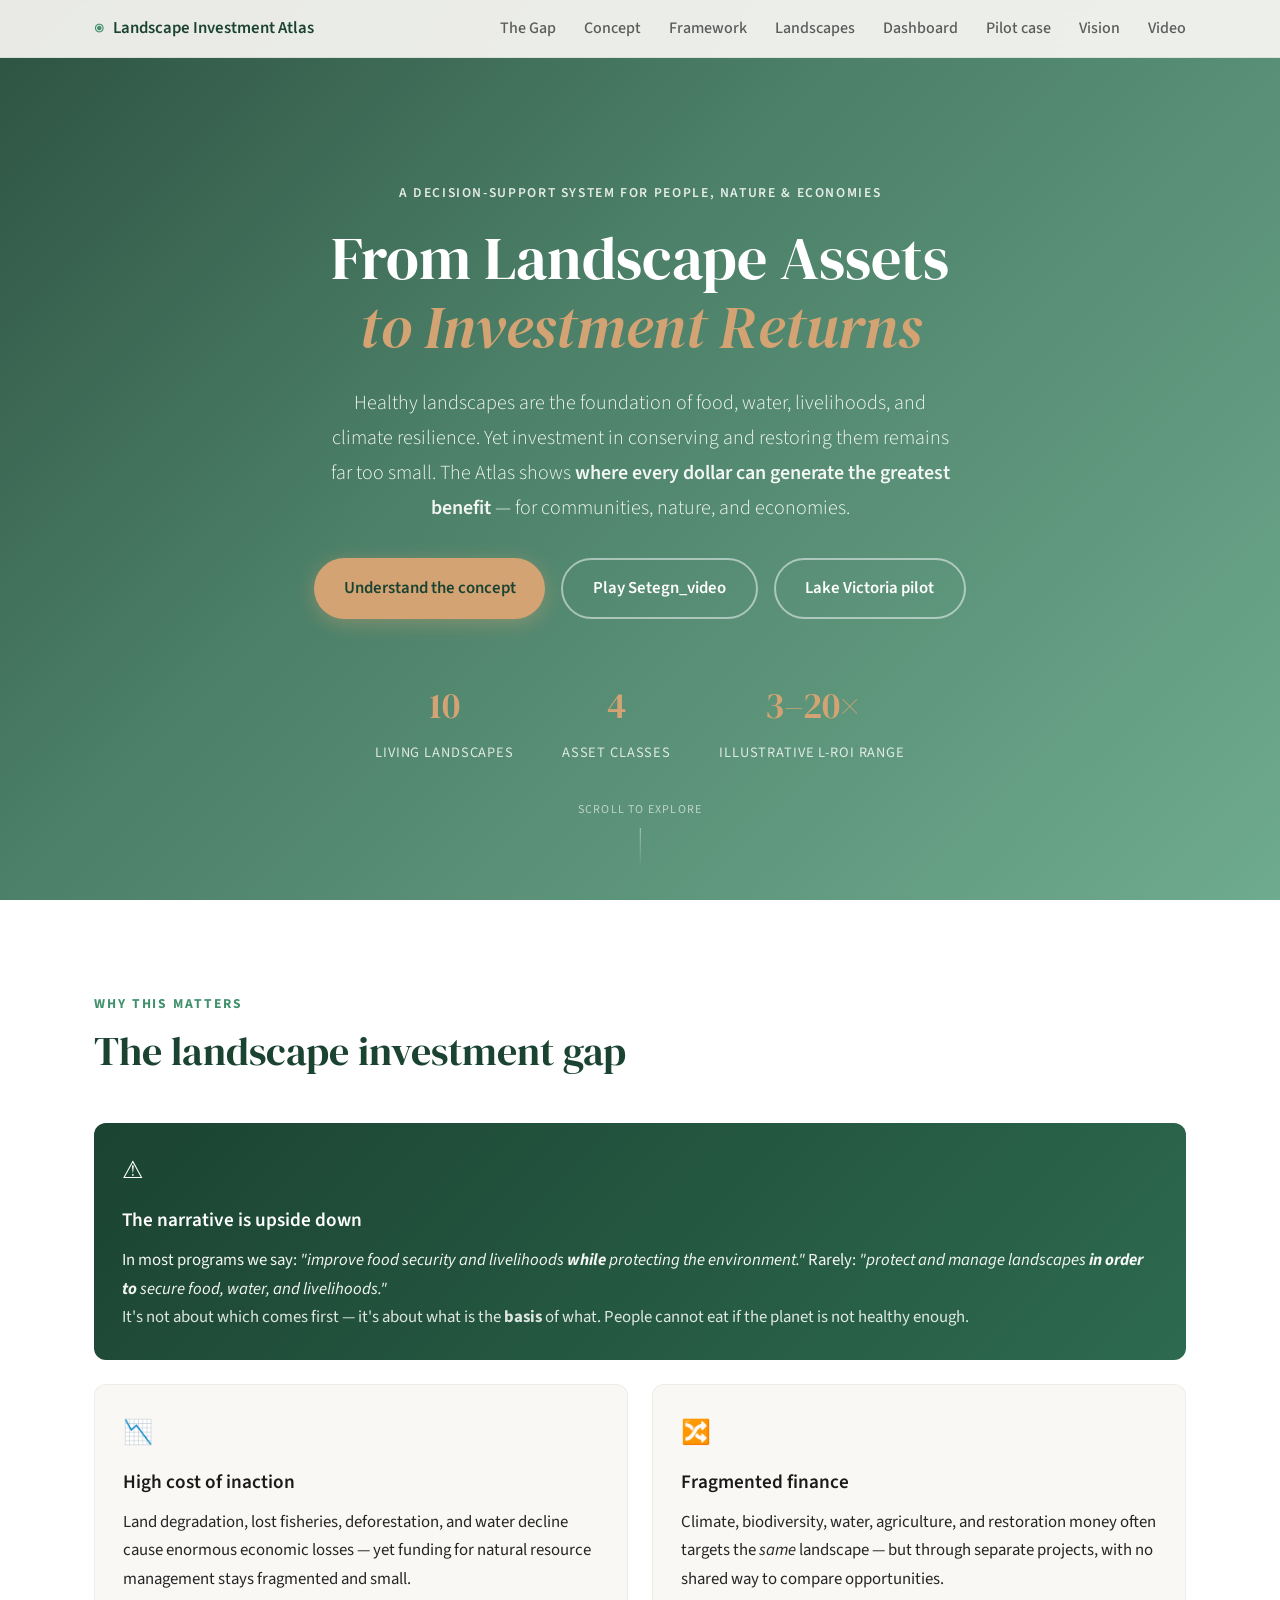
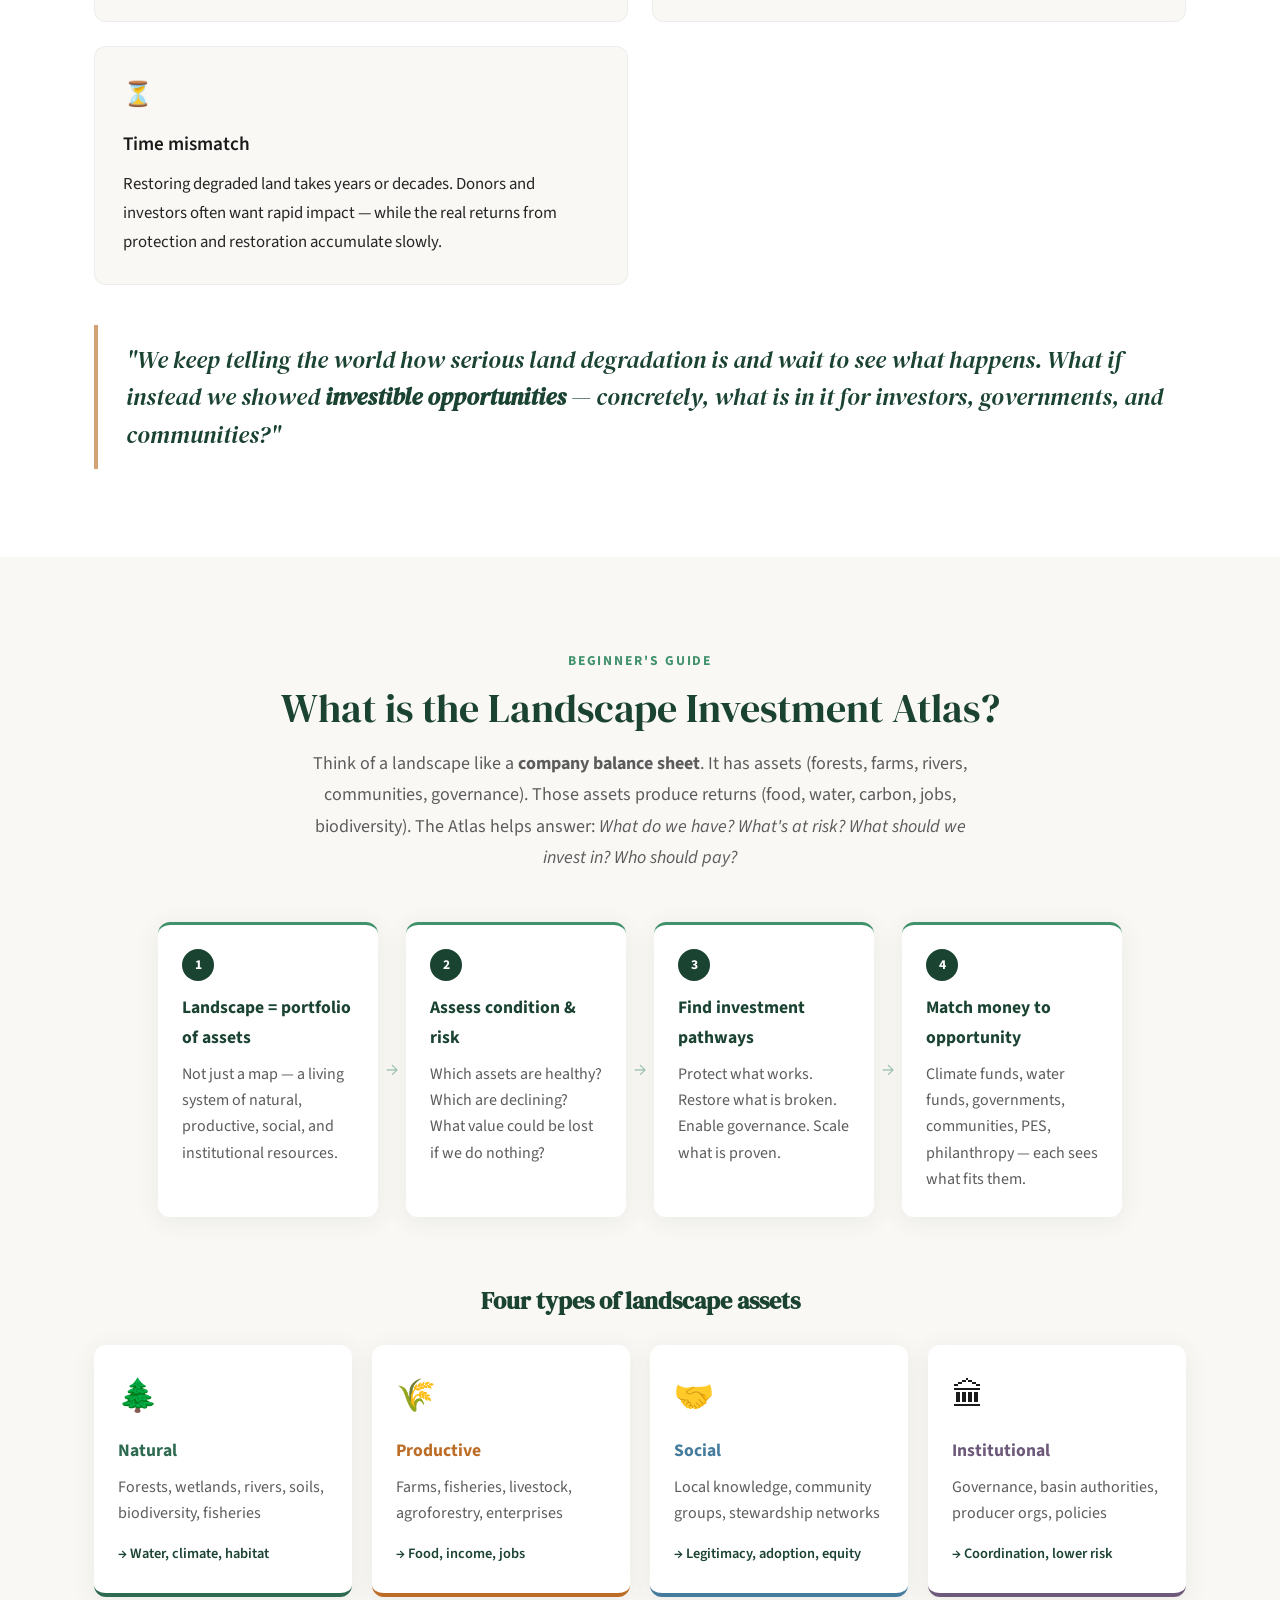
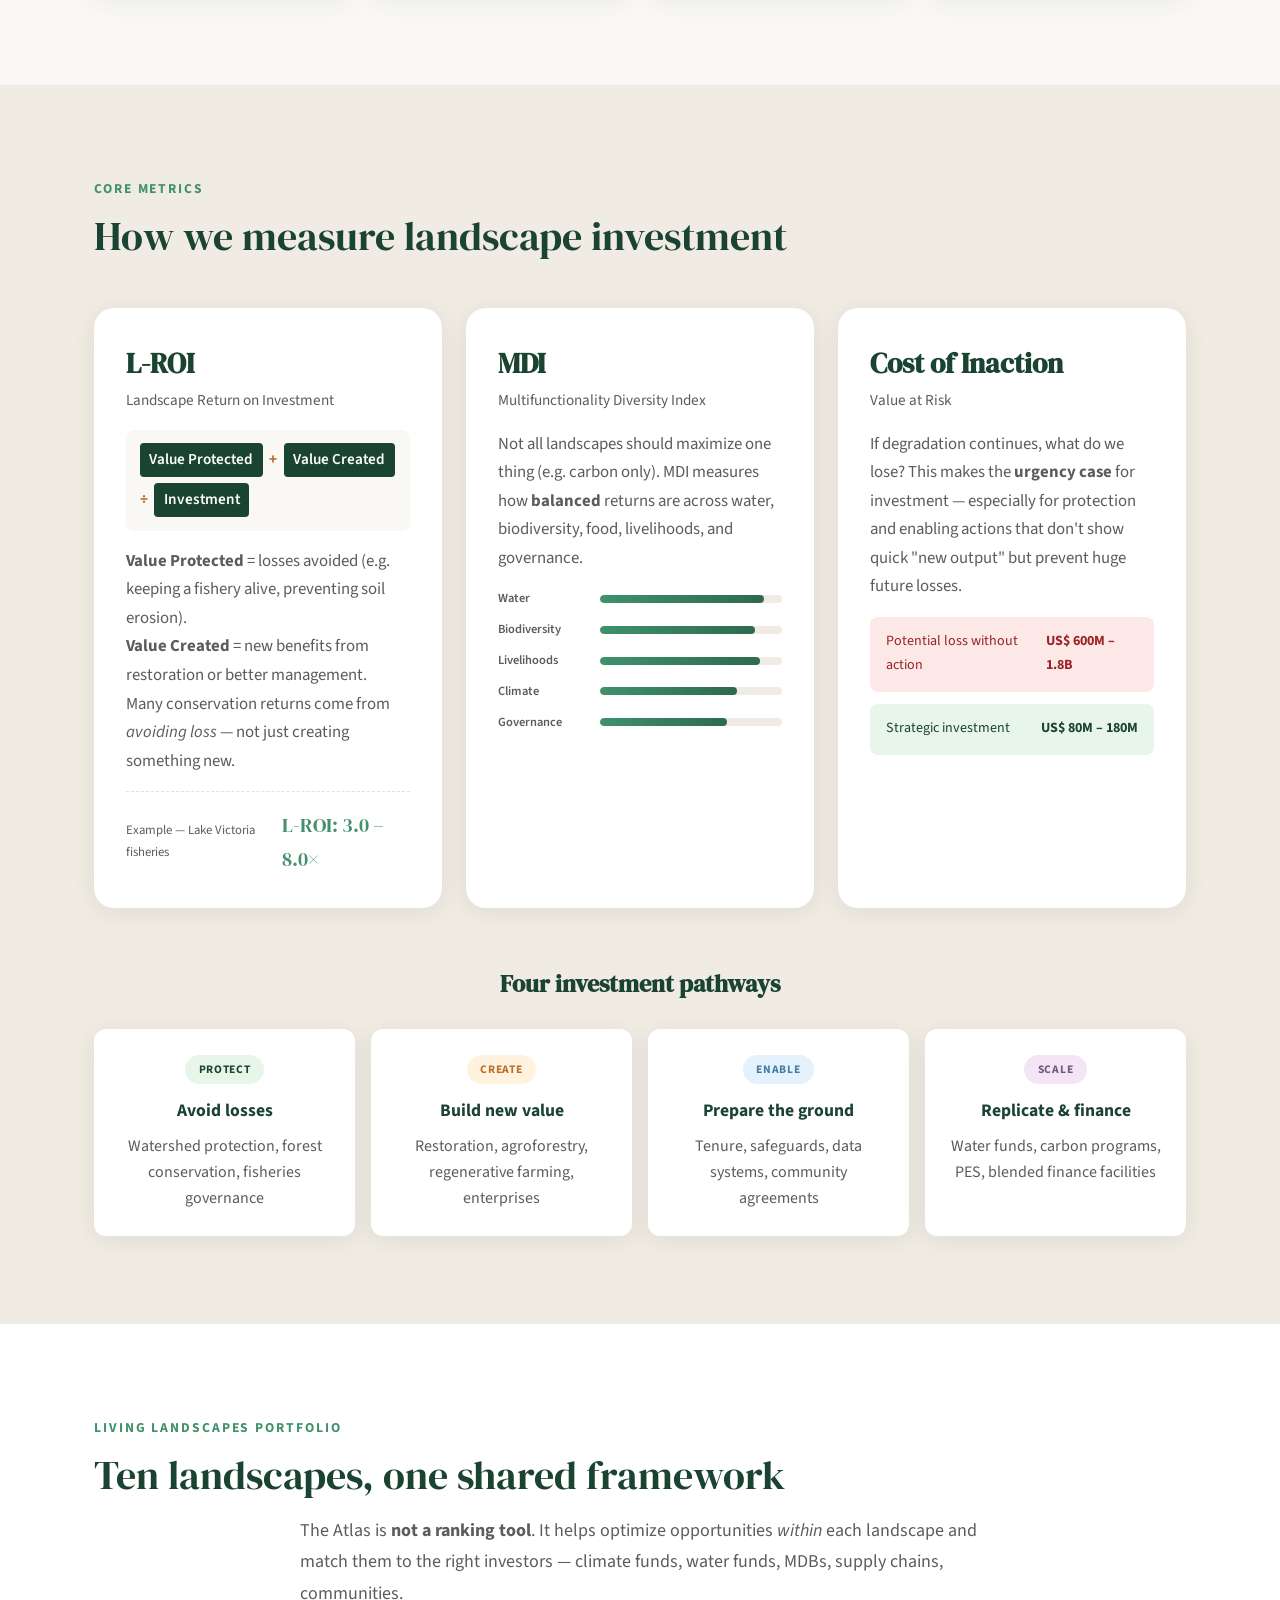
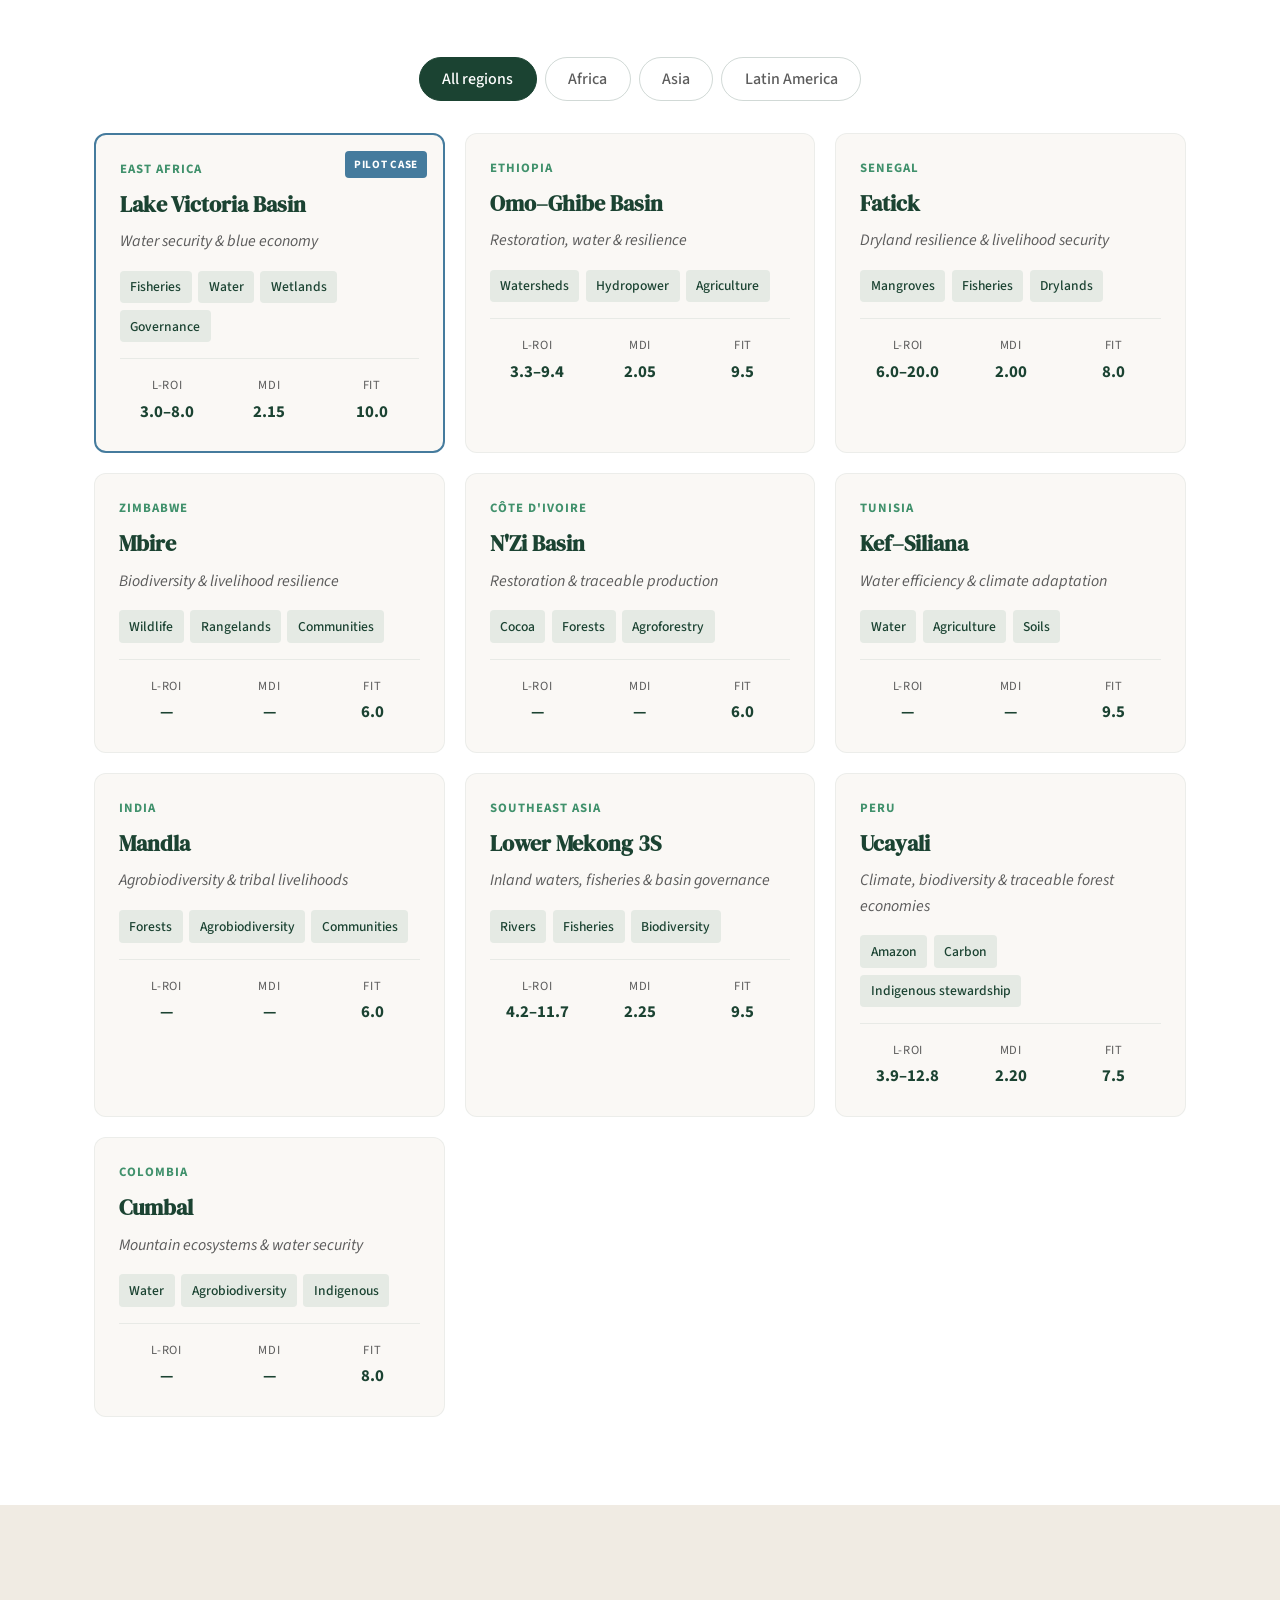
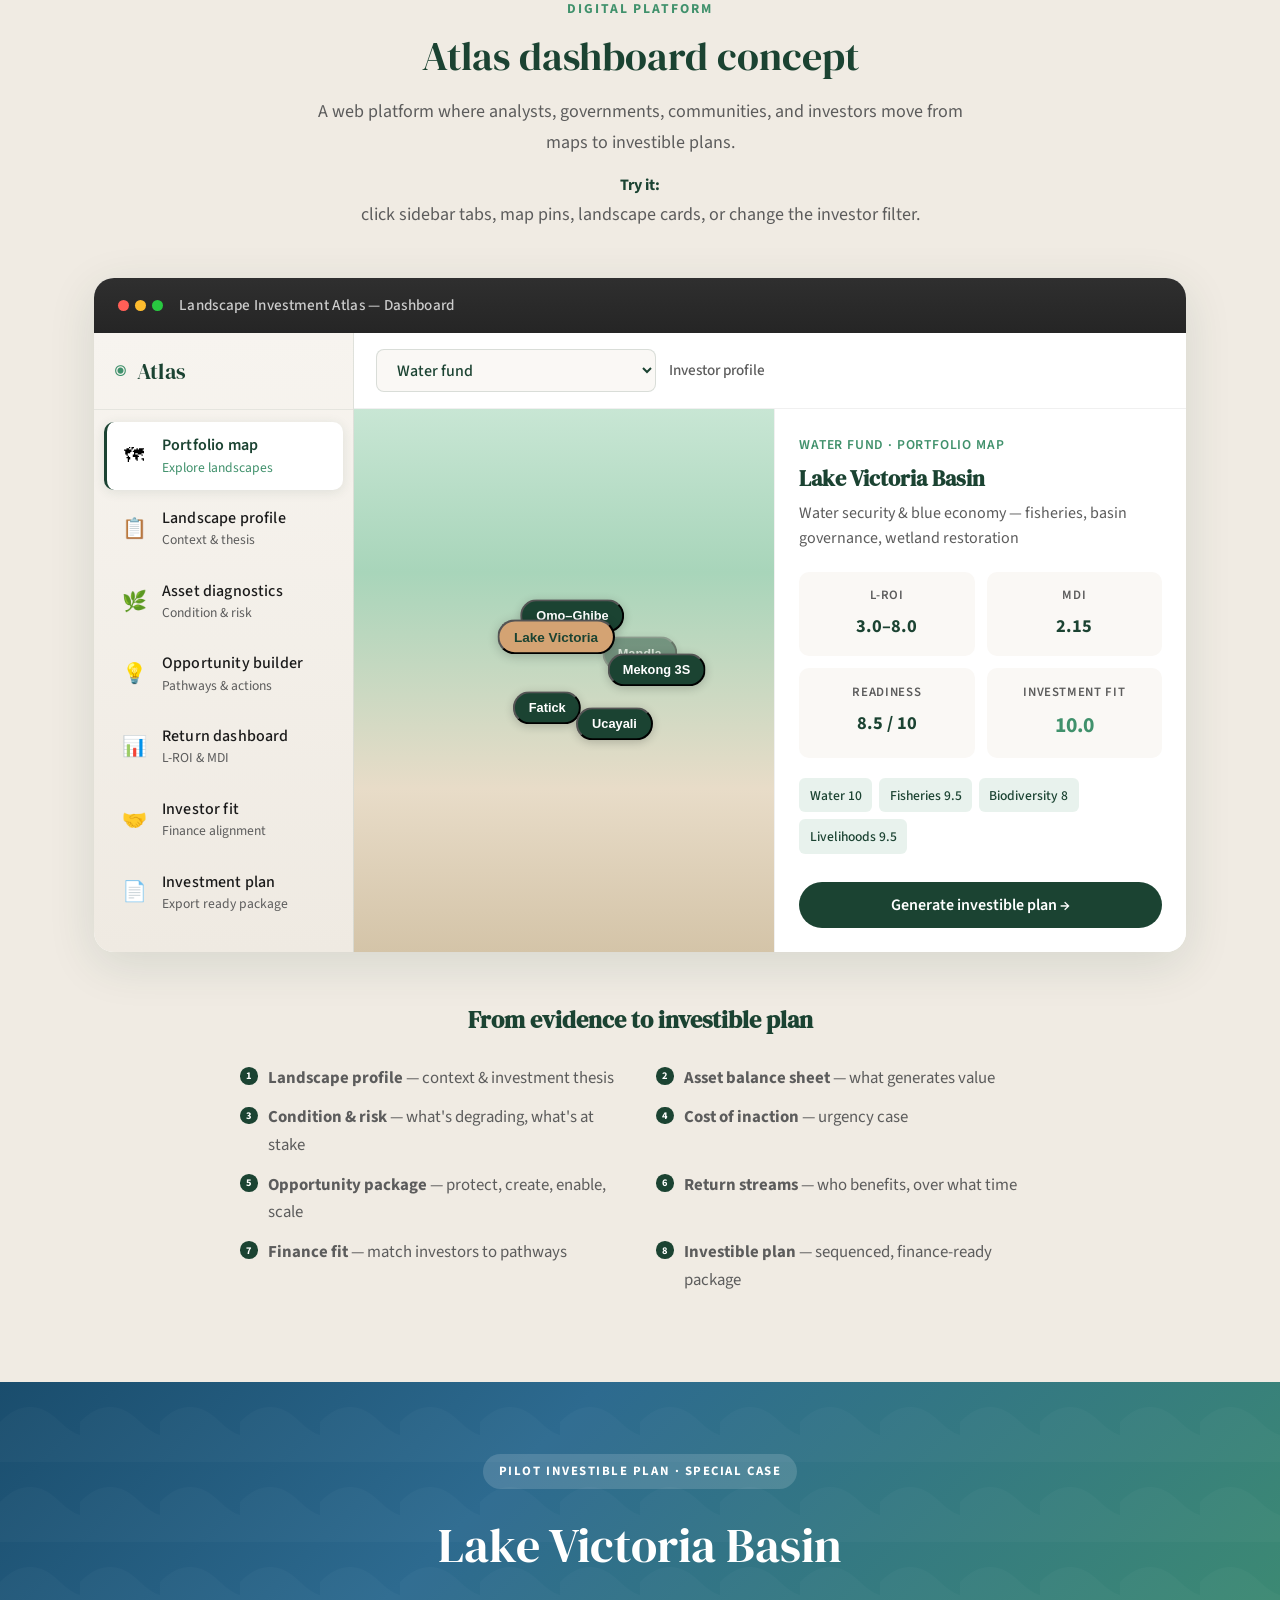
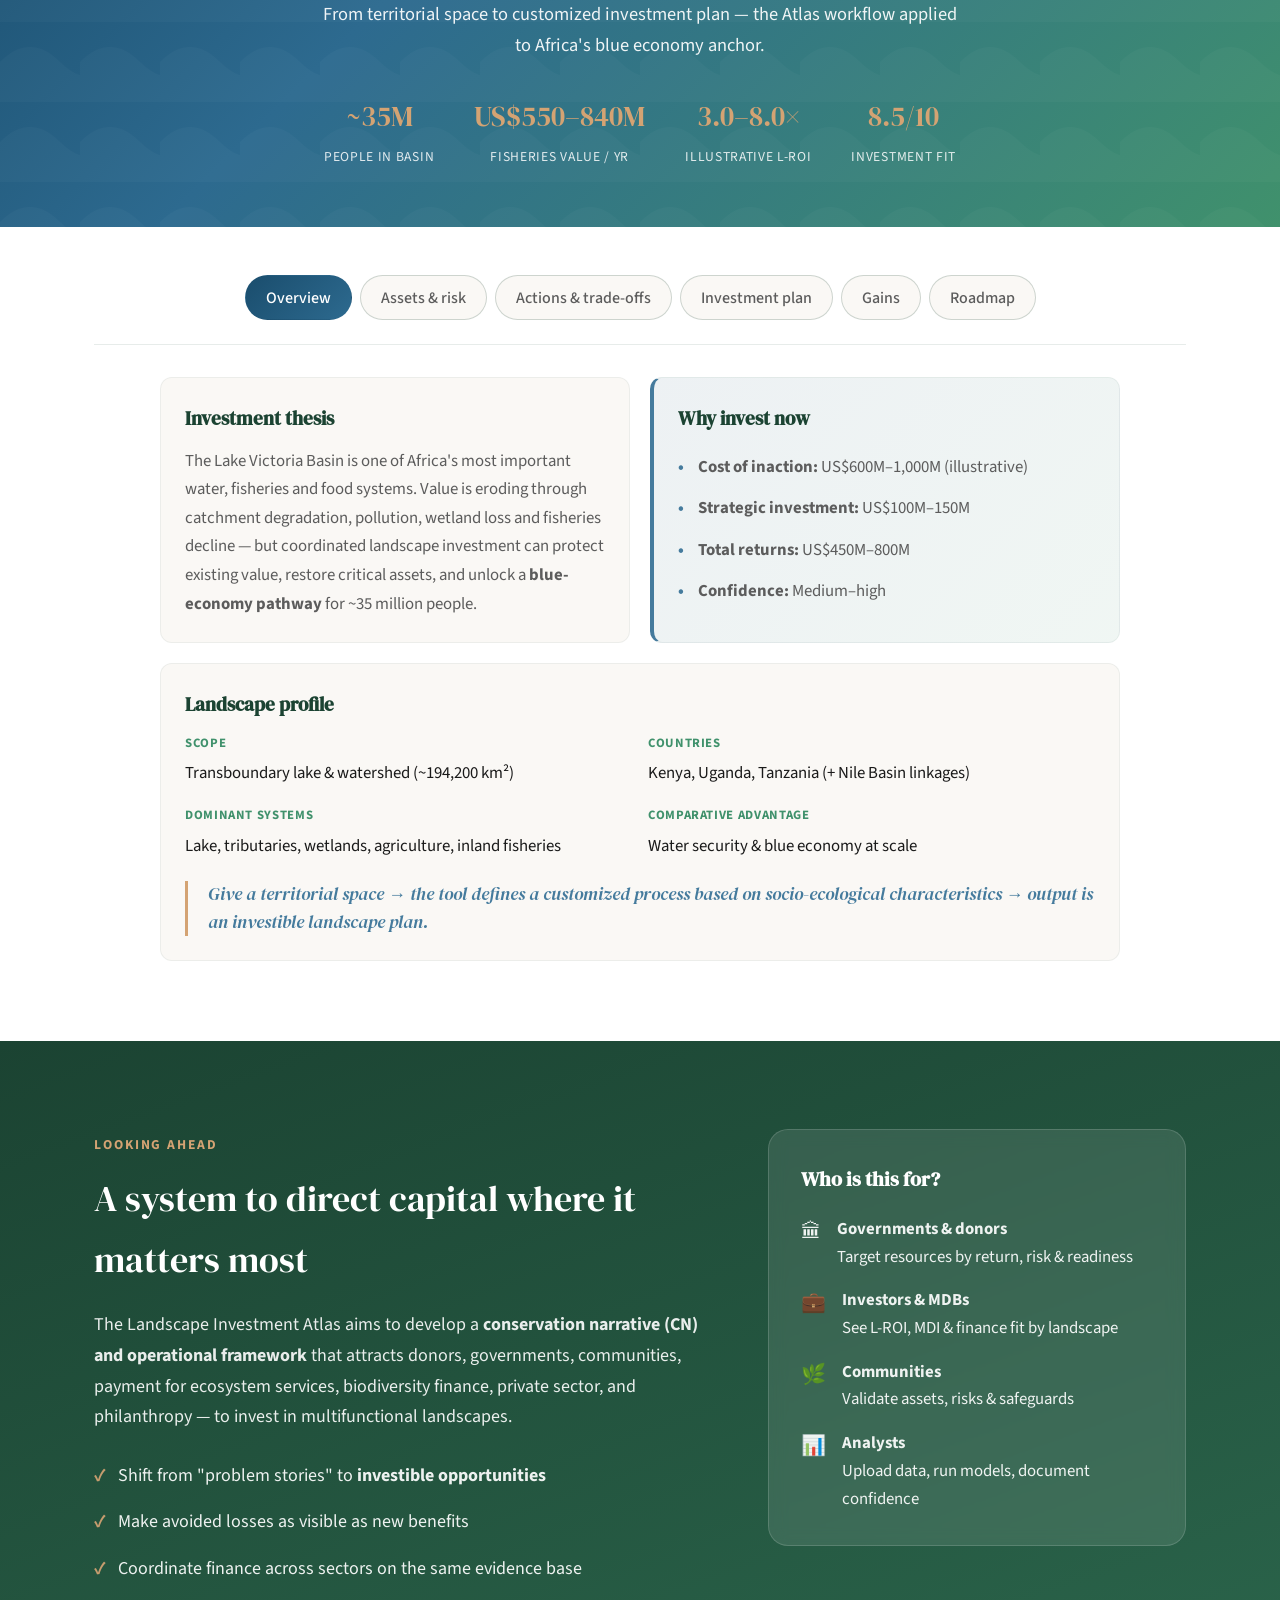
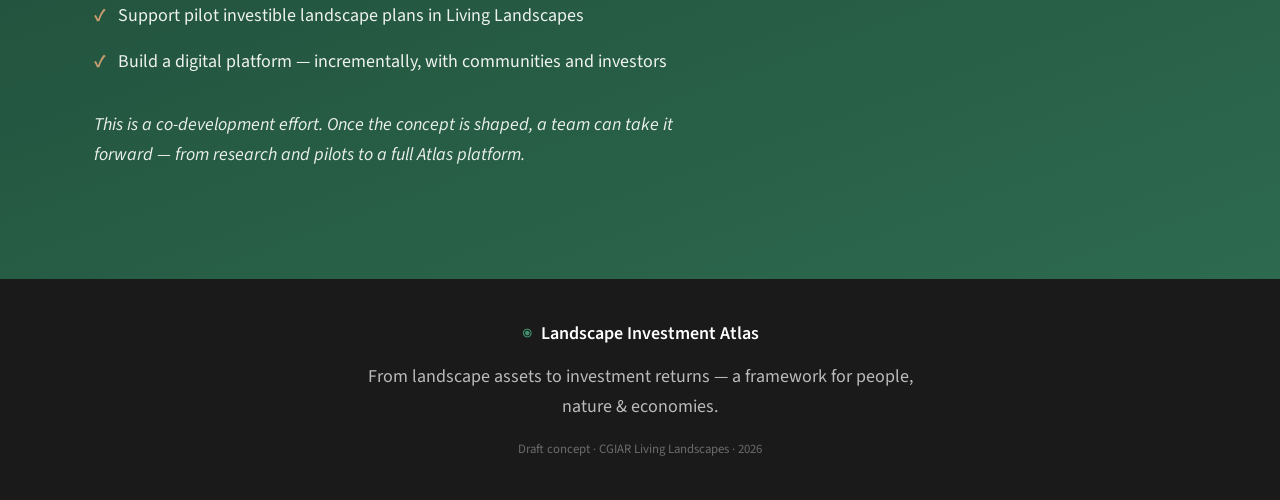
==== commit 8d9e1d36: "Add Setegn_video play page on GitHub Pages. Host the MP4 on Pages with Play and Download so the vide" ====
--- a/docs/index.html
+++ b/docs/index.html
@@ -24,6 +24,7 @@
         <a href="#dashboard">Dashboard</a>
         <a href="#pilot">Pilot case</a>
         <a href="#vision">Vision</a>
+        <a href="Setegn_video.html">Video</a>
       </div>
       <button class="nav-toggle" aria-label="Menu" id="navToggle">
         <span></span><span></span><span></span>
@@ -43,6 +44,7 @@
       </p>
       <div class="hero-actions">
         <a href="#concept" class="btn btn-primary">Understand the concept</a>
+        <a href="Setegn_video.html" class="btn btn-outline">Play Setegn_video</a>
         <a href="#pilot" class="btn btn-outline">Lake Victoria pilot</a>
       </div>
       <div class="hero-stats">
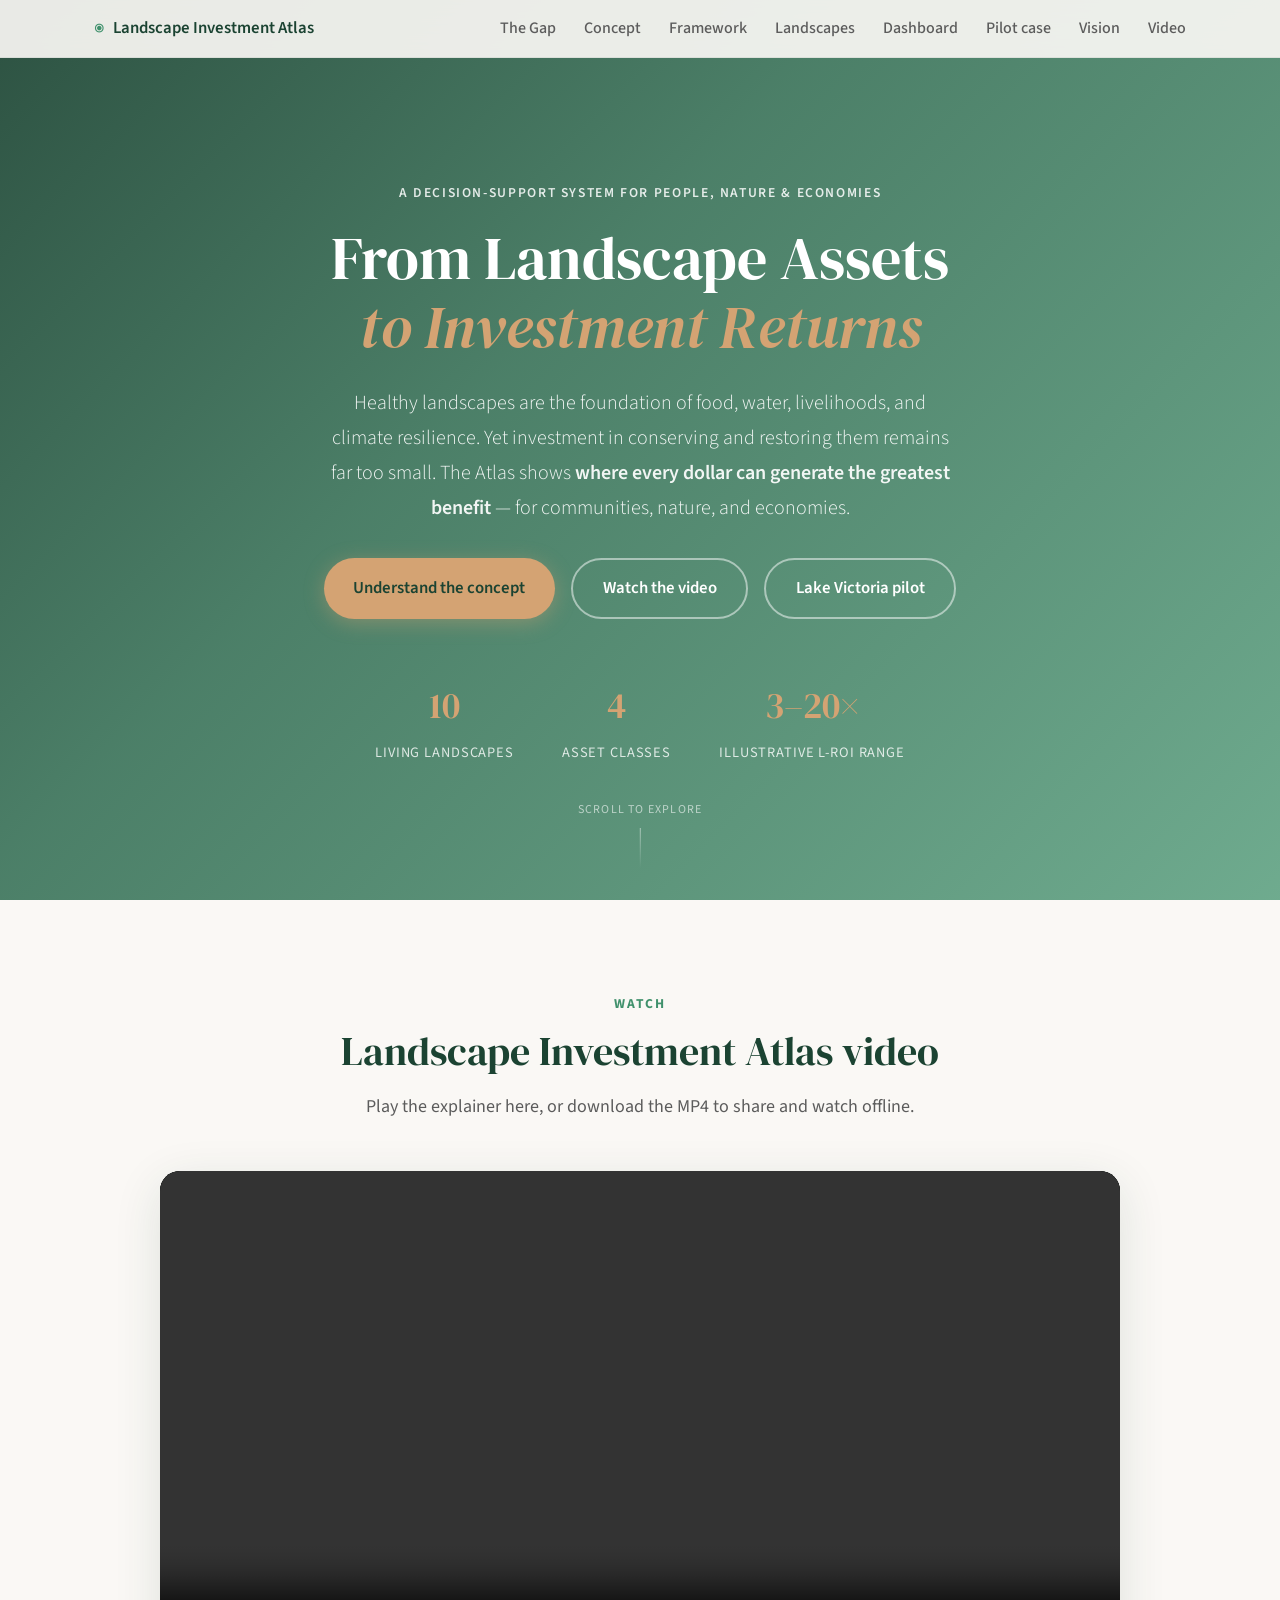
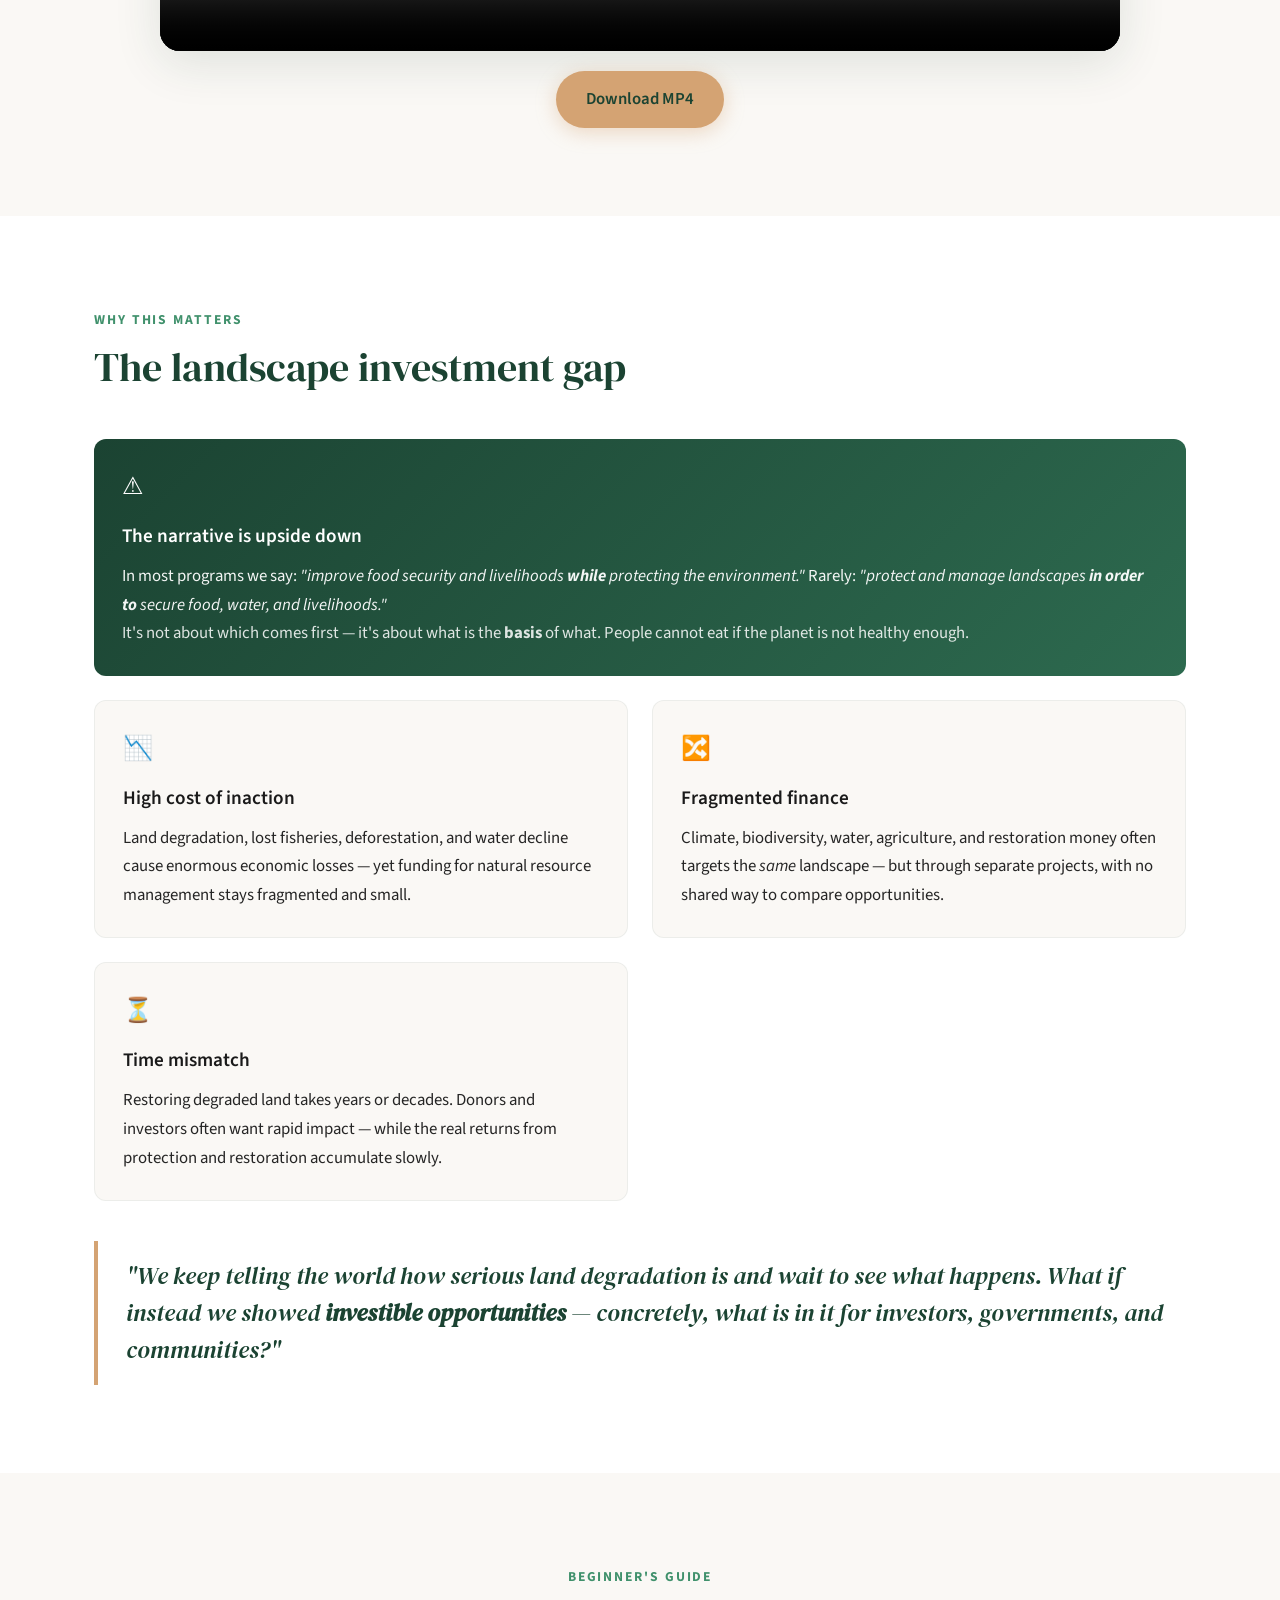
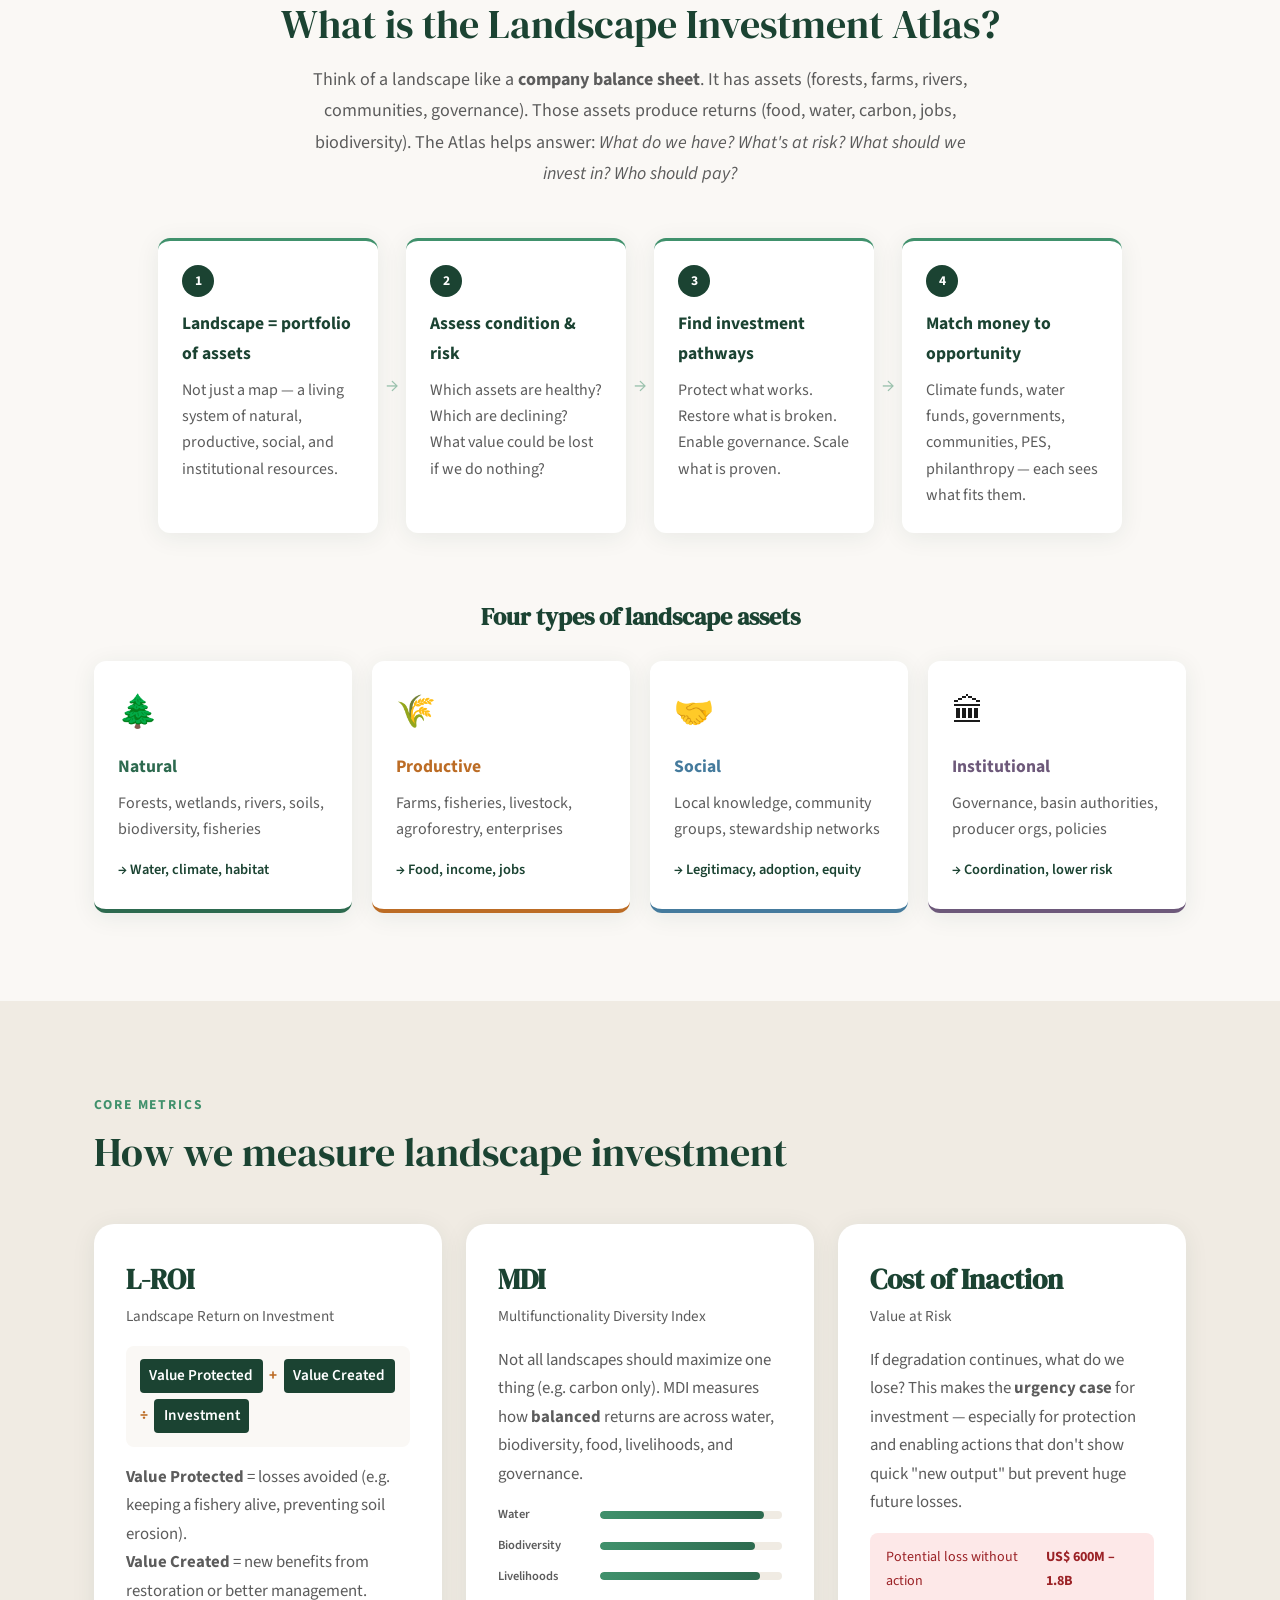
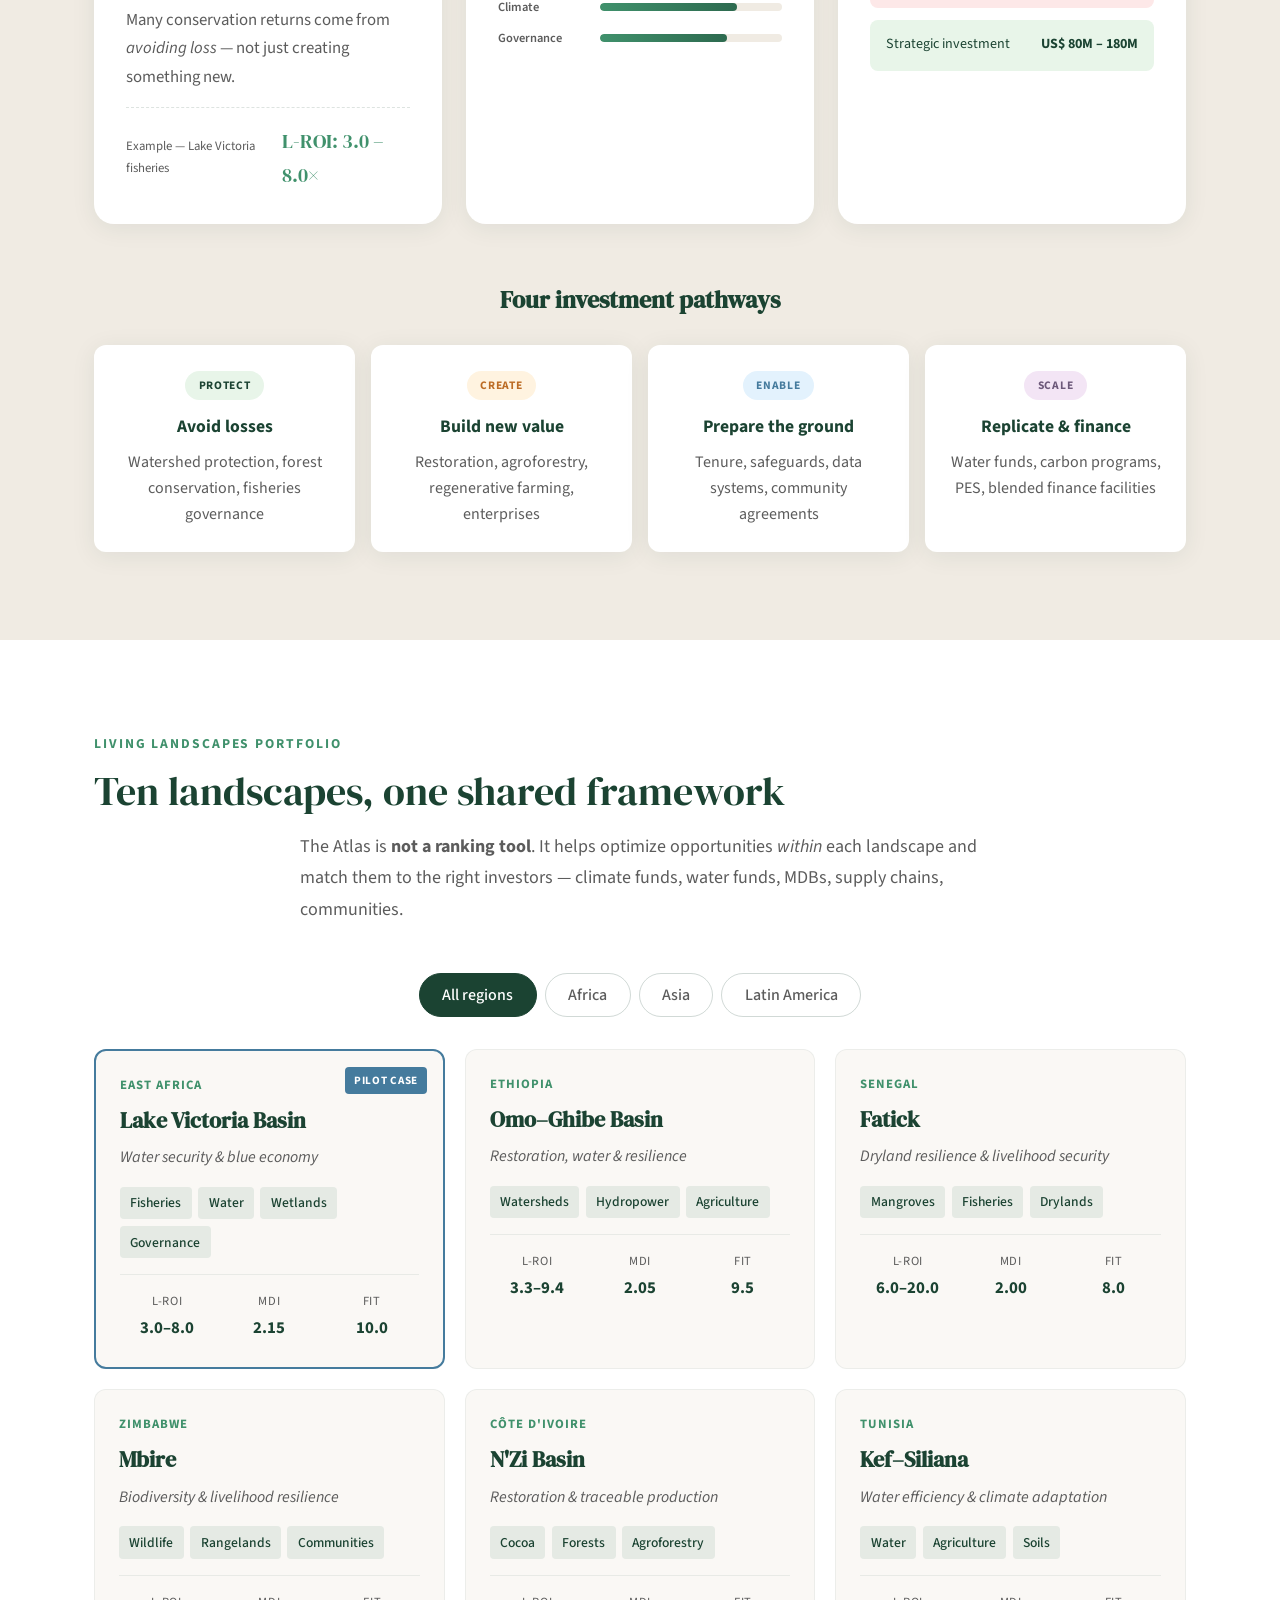
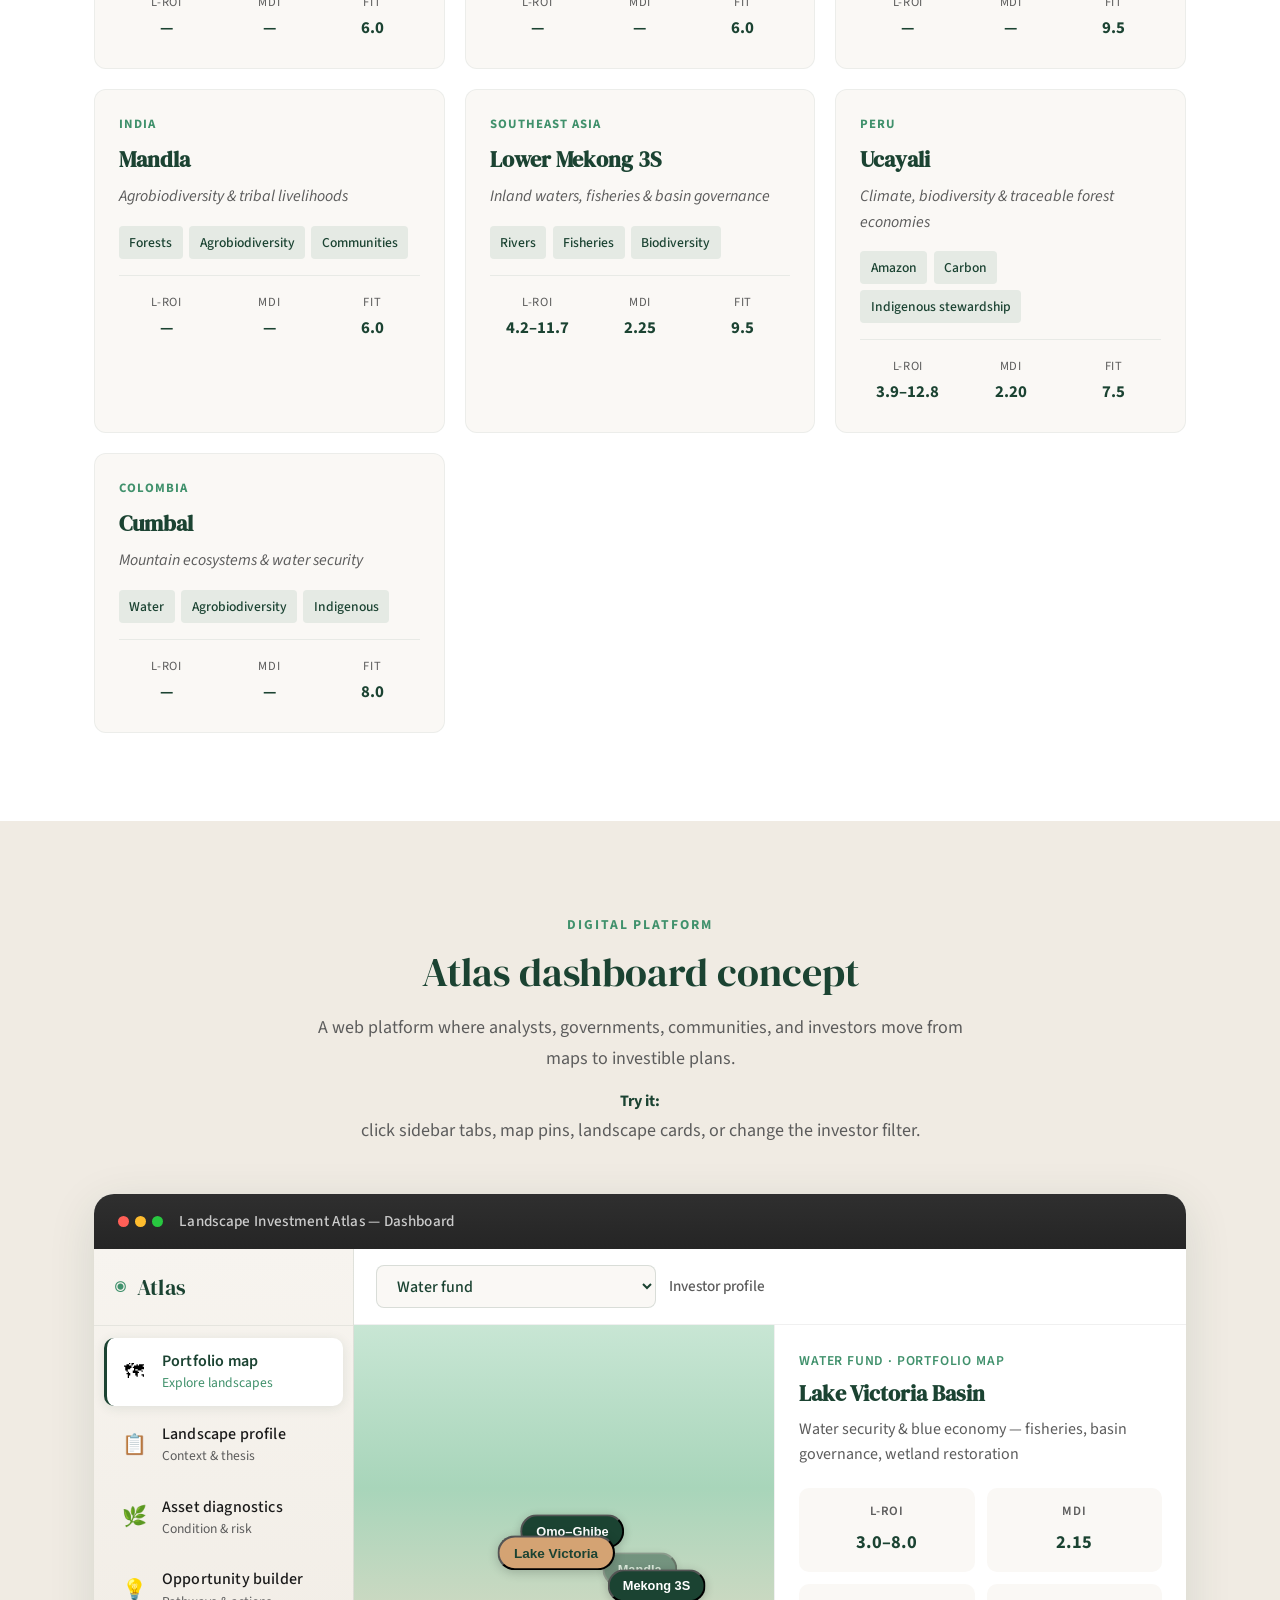
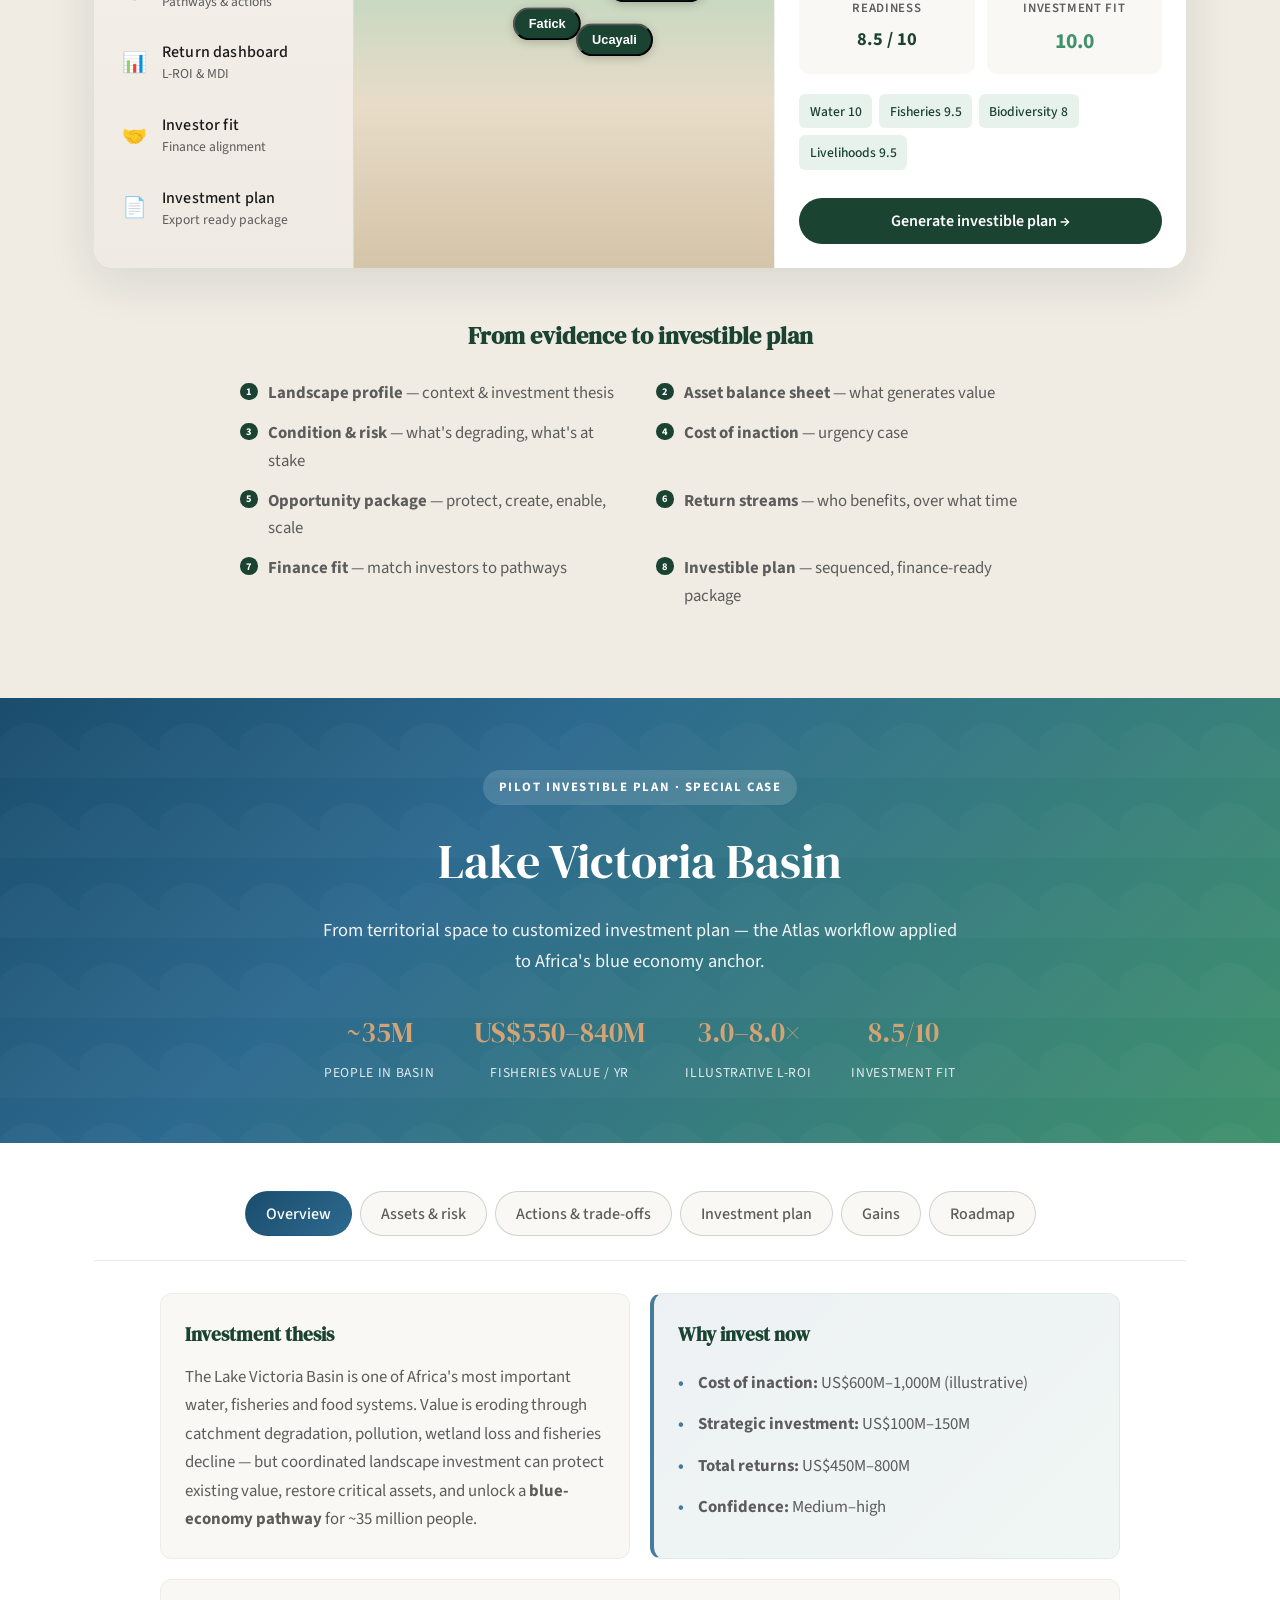
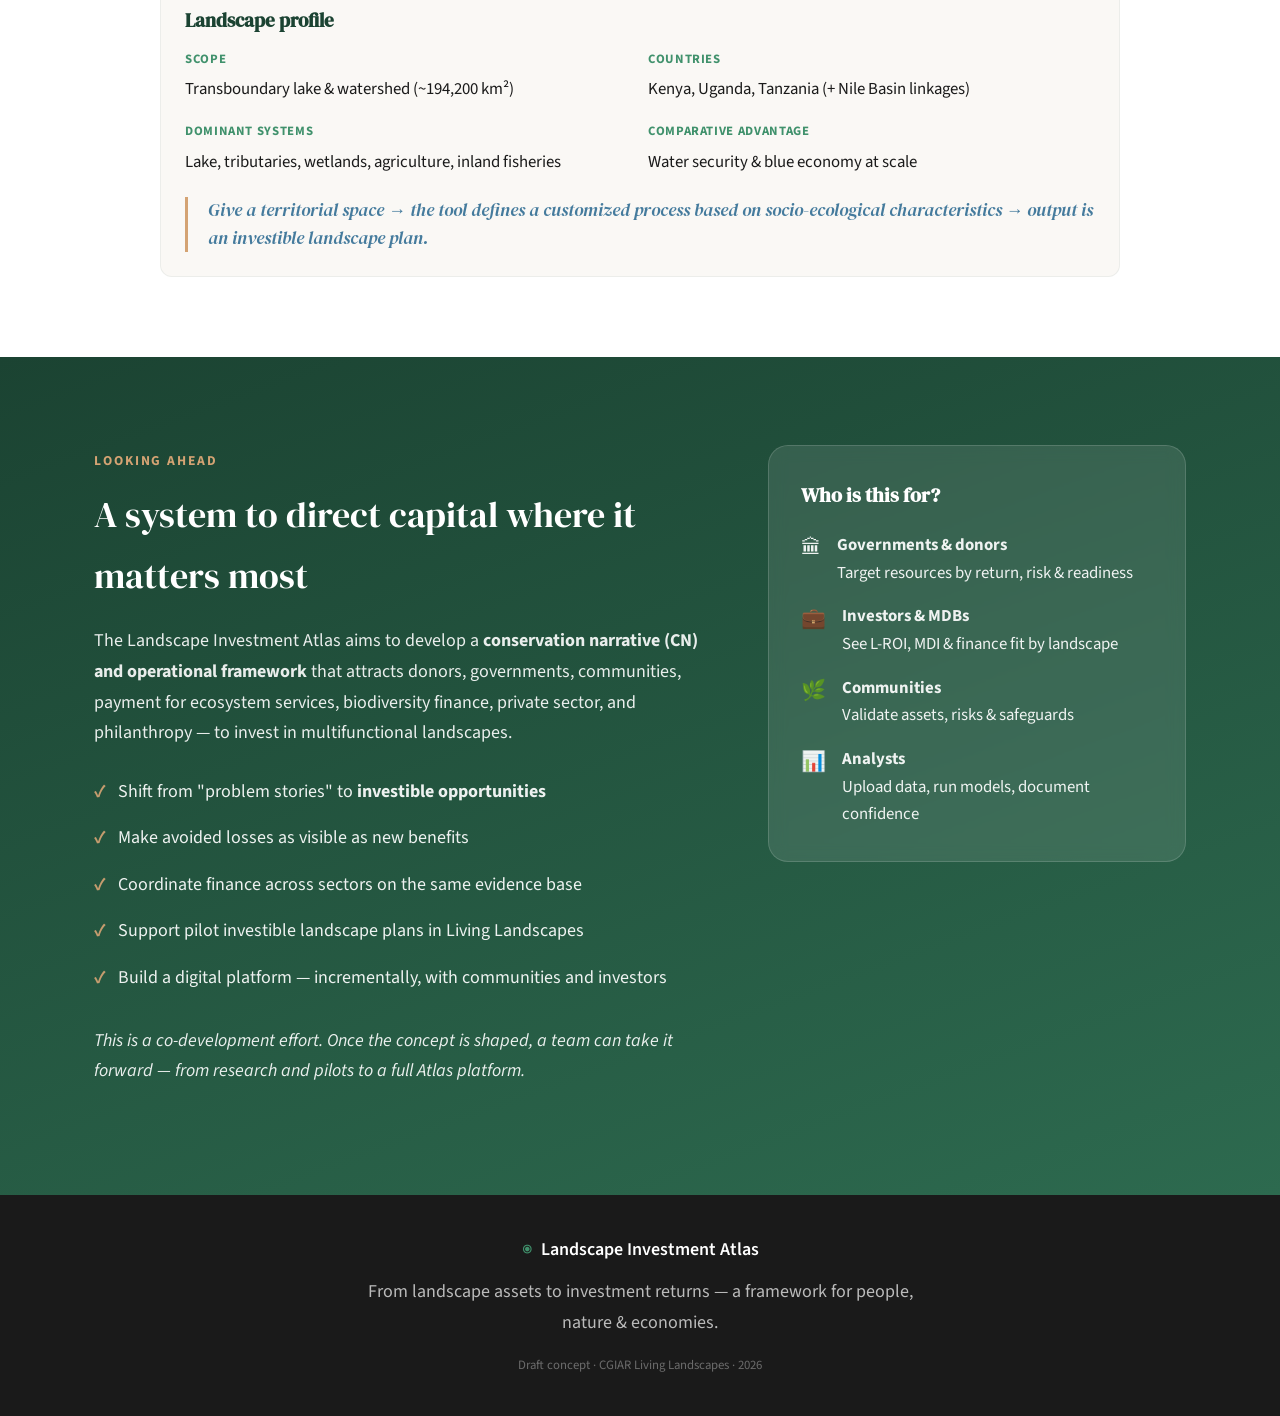
==== commit 061a2fd3: "Publish only the Atlas webpage and landscape MP4, and keep drafts off the public site. Co-authored-b" ====
--- a/docs/index.html
+++ b/docs/index.html
@@ -24,7 +24,7 @@
         <a href="#dashboard">Dashboard</a>
         <a href="#pilot">Pilot case</a>
         <a href="#vision">Vision</a>
-        <a href="Setegn_video.html">Video</a>
+        <a href="#video">Video</a>
       </div>
       <button class="nav-toggle" aria-label="Menu" id="navToggle">
         <span></span><span></span><span></span>
@@ -44,7 +44,7 @@
       </p>
       <div class="hero-actions">
         <a href="#concept" class="btn btn-primary">Understand the concept</a>
-        <a href="Setegn_video.html" class="btn btn-outline">Play Setegn_video</a>
+        <a href="#video" class="btn btn-outline">Watch the video</a>
         <a href="#pilot" class="btn btn-outline">Lake Victoria pilot</a>
       </div>
       <div class="hero-stats">
@@ -67,6 +67,29 @@
       <div class="scroll-line"></div>
     </div>
   </header>
+
+  <section id="video" class="section">
+    <div class="container">
+      <div class="section-header centered">
+        <span class="section-tag">Watch</span>
+        <h2>Landscape Investment Atlas video</h2>
+        <p class="section-intro">
+          Play the explainer here, or download the MP4 to share and watch offline.
+        </p>
+      </div>
+      <div class="site-video">
+        <div class="site-video-frame">
+          <video controls playsinline preload="metadata">
+            <source src="Setegn_video.mp4" type="video/mp4" />
+            Your browser does not support HTML video.
+          </video>
+        </div>
+        <div class="site-video-actions">
+          <a class="btn btn-primary" href="Setegn_video.mp4" download="Setegn_video.mp4">Download MP4</a>
+        </div>
+      </div>
+    </div>
+  </section>
 
   <section id="problem" class="section section-problem">
     <div class="container">
--- a/docs/styles.css
+++ b/docs/styles.css
@@ -299,6 +299,34 @@
   line-height: 1.75;
 }
 
+.site-video {
+  max-width: 960px;
+  margin: 0 auto;
+}
+
+.site-video-frame {
+  background: #0f1f18;
+  border-radius: var(--radius-lg);
+  overflow: hidden;
+  box-shadow: var(--shadow-lg);
+}
+
+.site-video-frame video {
+  display: block;
+  width: 100%;
+  height: auto;
+  max-height: 70vh;
+  background: #000;
+}
+
+.site-video-actions {
+  display: flex;
+  justify-content: center;
+  gap: 0.75rem;
+  flex-wrap: wrap;
+  margin-top: 1.25rem;
+}
+
 .demo-hint {
   display: block;
   margin-top: 0.75rem;
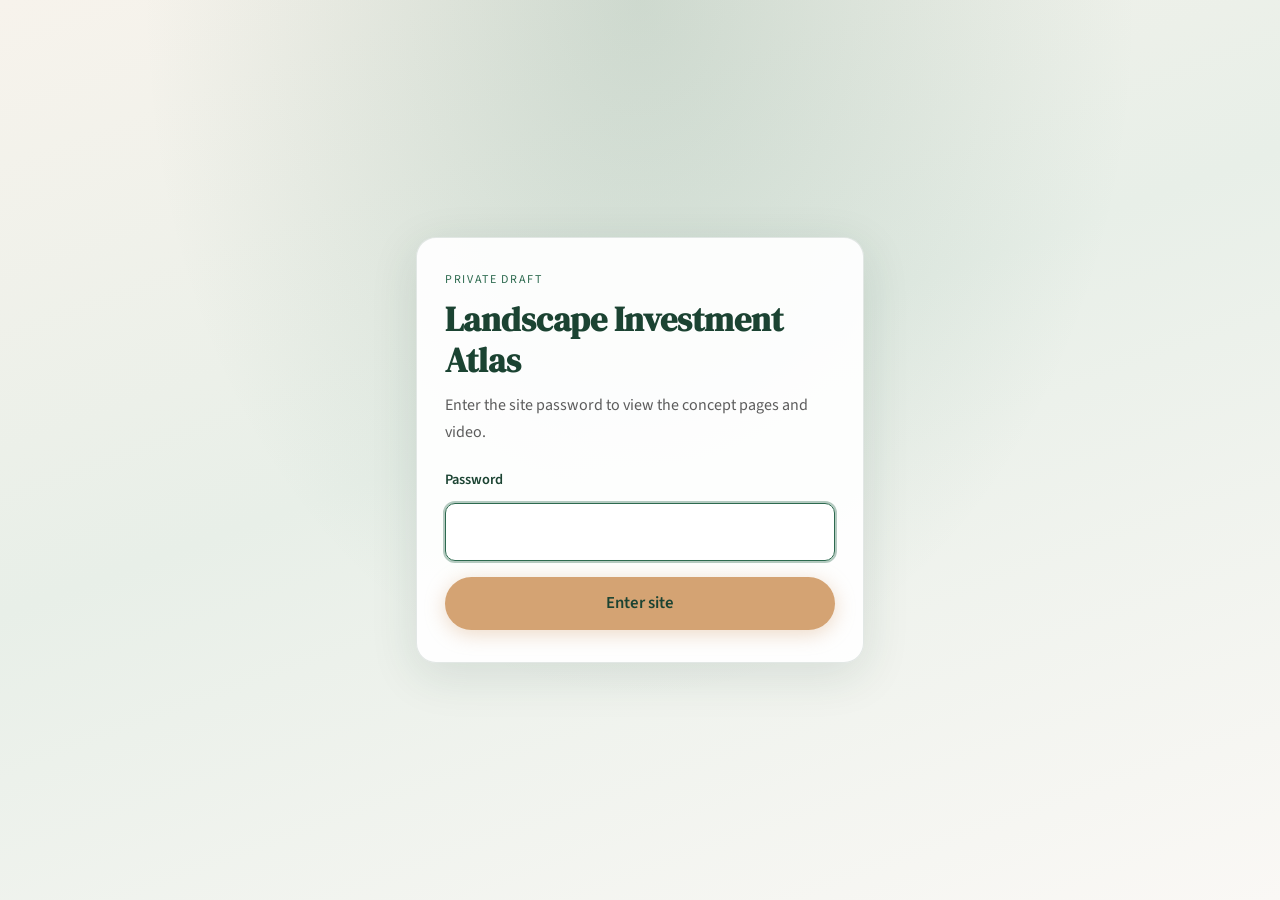
==== commit fb59b9e9: "Add a soft password gate so the Atlas site and video stay behind login. EOF  Co-authored-by: Cursor " ====
--- a/docs/index.html
+++ b/docs/index.html
@@ -8,6 +8,7 @@
   <link rel="preconnect" href="https://fonts.gstatic.com" crossorigin />
   <link href="https://fonts.googleapis.com/css2?family=DM+Serif+Display:ital@0;1&family=Source+Sans+3:wght@300;400;500;600;700&display=swap" rel="stylesheet" />
   <link rel="stylesheet" href="styles.css" />
+  <script src="gate.js?v=1"></script>
 </head>
 <body>
   <nav class="nav" id="nav">
@@ -79,13 +80,12 @@
       </div>
       <div class="site-video">
         <div class="site-video-frame">
-          <video controls playsinline preload="metadata">
-            <source src="Setegn_video.mp4" type="video/mp4" />
+          <video controls playsinline preload="none" data-src="Setegn_video.mp4">
             Your browser does not support HTML video.
           </video>
         </div>
         <div class="site-video-actions">
-          <a class="btn btn-primary" href="Setegn_video.mp4" download="Setegn_video.mp4">Download MP4</a>
+          <a class="btn btn-primary is-disabled" href="#" aria-disabled="true" data-download-src="Setegn_video.mp4" data-download-name="Setegn_video.mp4">Download MP4</a>
         </div>
       </div>
     </div>
@@ -691,6 +691,6 @@
     </div>
   </footer>
 
-  <script src="app.js?v=3"></script>
+  <script src="app.js?v=4"></script>
 </body>
 </html>
--- a/docs/styles.css
+++ b/docs/styles.css
@@ -2105,3 +2105,101 @@
   .pilot-nav { justify-content: flex-start; overflow-x: auto; flex-wrap: nowrap; padding-bottom: 1rem; -webkit-overflow-scrolling: touch; }
   .pilot-tab { flex-shrink: 0; font-size: 0.9rem; }
 }
+
+/* Password gate */
+html.site-locked,
+html.site-locked body {
+  height: 100%;
+  overflow: hidden;
+}
+
+html.site-locked body > *:not(#site-gate) {
+  display: none !important;
+}
+
+#site-gate {
+  position: fixed;
+  inset: 0;
+  z-index: 9999;
+  display: grid;
+  place-items: center;
+  padding: 1.5rem;
+  background:
+    radial-gradient(ellipse at top, rgba(45, 106, 79, 0.18), transparent 55%),
+    linear-gradient(160deg, #f7f3ec 0%, #e8efe8 45%, #faf8f5 100%);
+}
+
+.site-gate-card {
+  width: min(100%, 28rem);
+  background: rgba(255, 255, 255, 0.92);
+  border: 1px solid rgba(27, 67, 50, 0.12);
+  border-radius: var(--radius-lg);
+  box-shadow: var(--shadow-lg);
+  padding: 2rem 1.75rem;
+}
+
+.site-gate-eyebrow {
+  font-size: 0.75rem;
+  letter-spacing: 0.14em;
+  text-transform: uppercase;
+  color: var(--forest-light);
+  margin-bottom: 0.5rem;
+}
+
+.site-gate-card h1 {
+  font-family: var(--font-serif);
+  font-size: clamp(1.75rem, 4vw, 2.15rem);
+  color: var(--forest);
+  line-height: 1.2;
+  margin-bottom: 0.65rem;
+}
+
+.site-gate-lead {
+  color: var(--ink-muted);
+  font-size: 1rem;
+  margin-bottom: 1.35rem;
+}
+
+.site-gate-form {
+  display: grid;
+  gap: 0.65rem;
+}
+
+.site-gate-form label {
+  font-size: 0.9rem;
+  font-weight: 600;
+  color: var(--forest);
+}
+
+.site-gate-form input {
+  width: 100%;
+  border: 1px solid rgba(27, 67, 50, 0.2);
+  border-radius: 10px;
+  padding: 0.8rem 0.95rem;
+  font: inherit;
+  background: #fff;
+  color: var(--ink);
+}
+
+.site-gate-form input:focus {
+  outline: 2px solid rgba(45, 106, 79, 0.35);
+  border-color: var(--forest-light);
+}
+
+.site-gate-form .btn {
+  width: 100%;
+  margin-top: 0.35rem;
+  justify-content: center;
+}
+
+.site-gate-error {
+  color: #9b2226;
+  font-size: 0.92rem;
+  margin: 0;
+}
+
+.btn.is-disabled,
+a.btn.is-disabled {
+  opacity: 0.55;
+  pointer-events: none;
+}
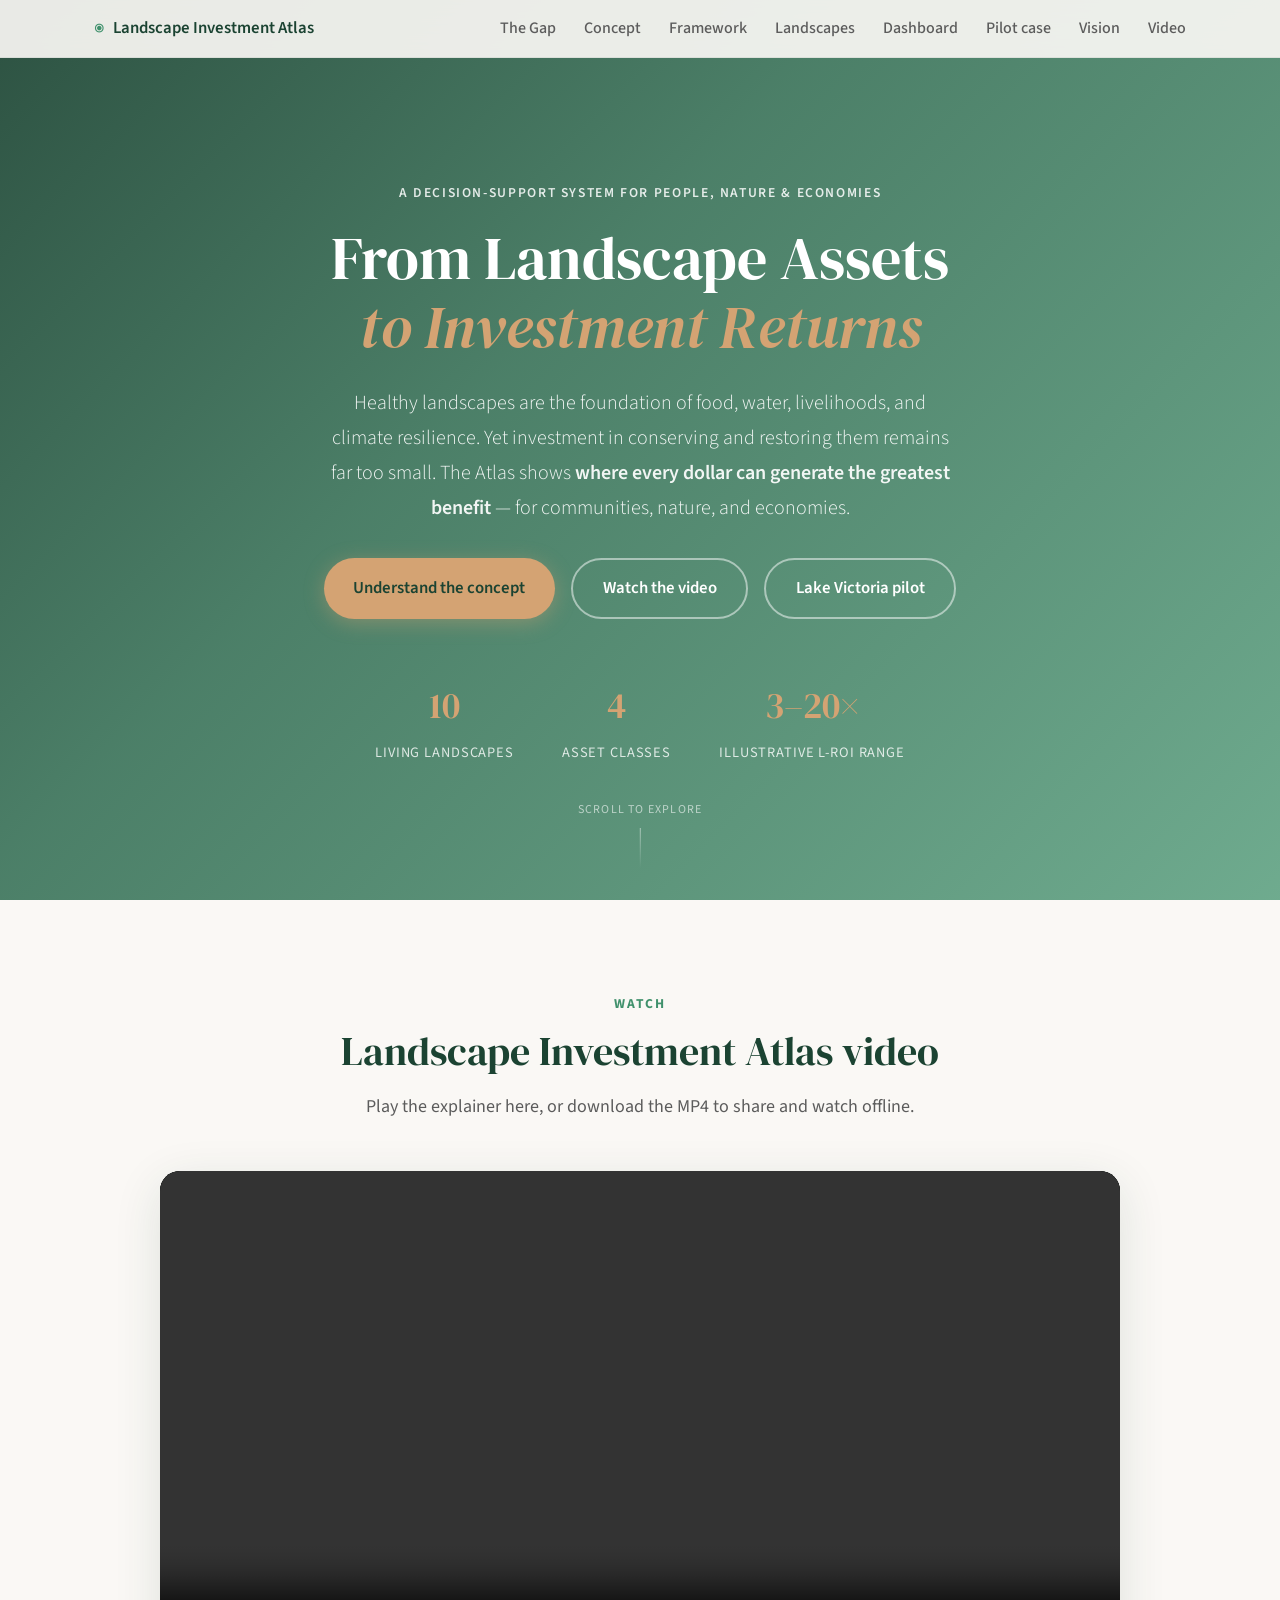
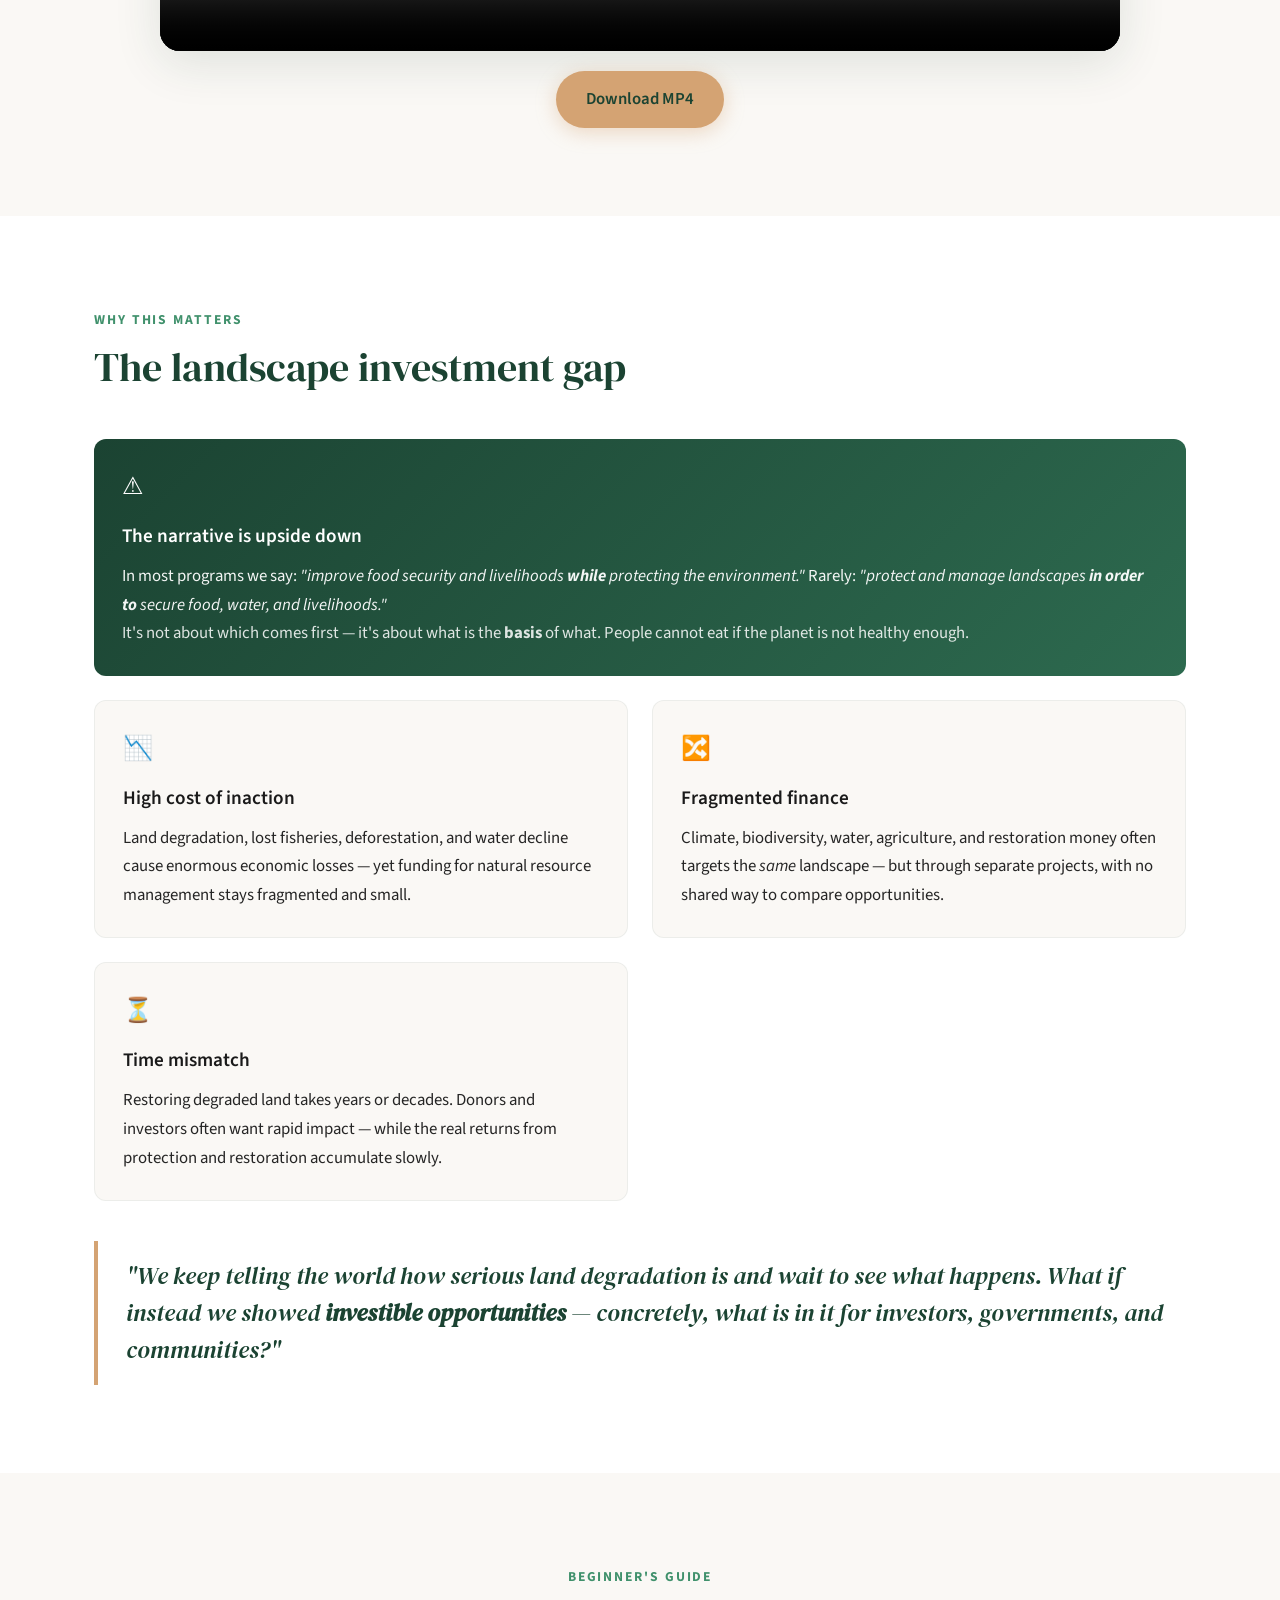
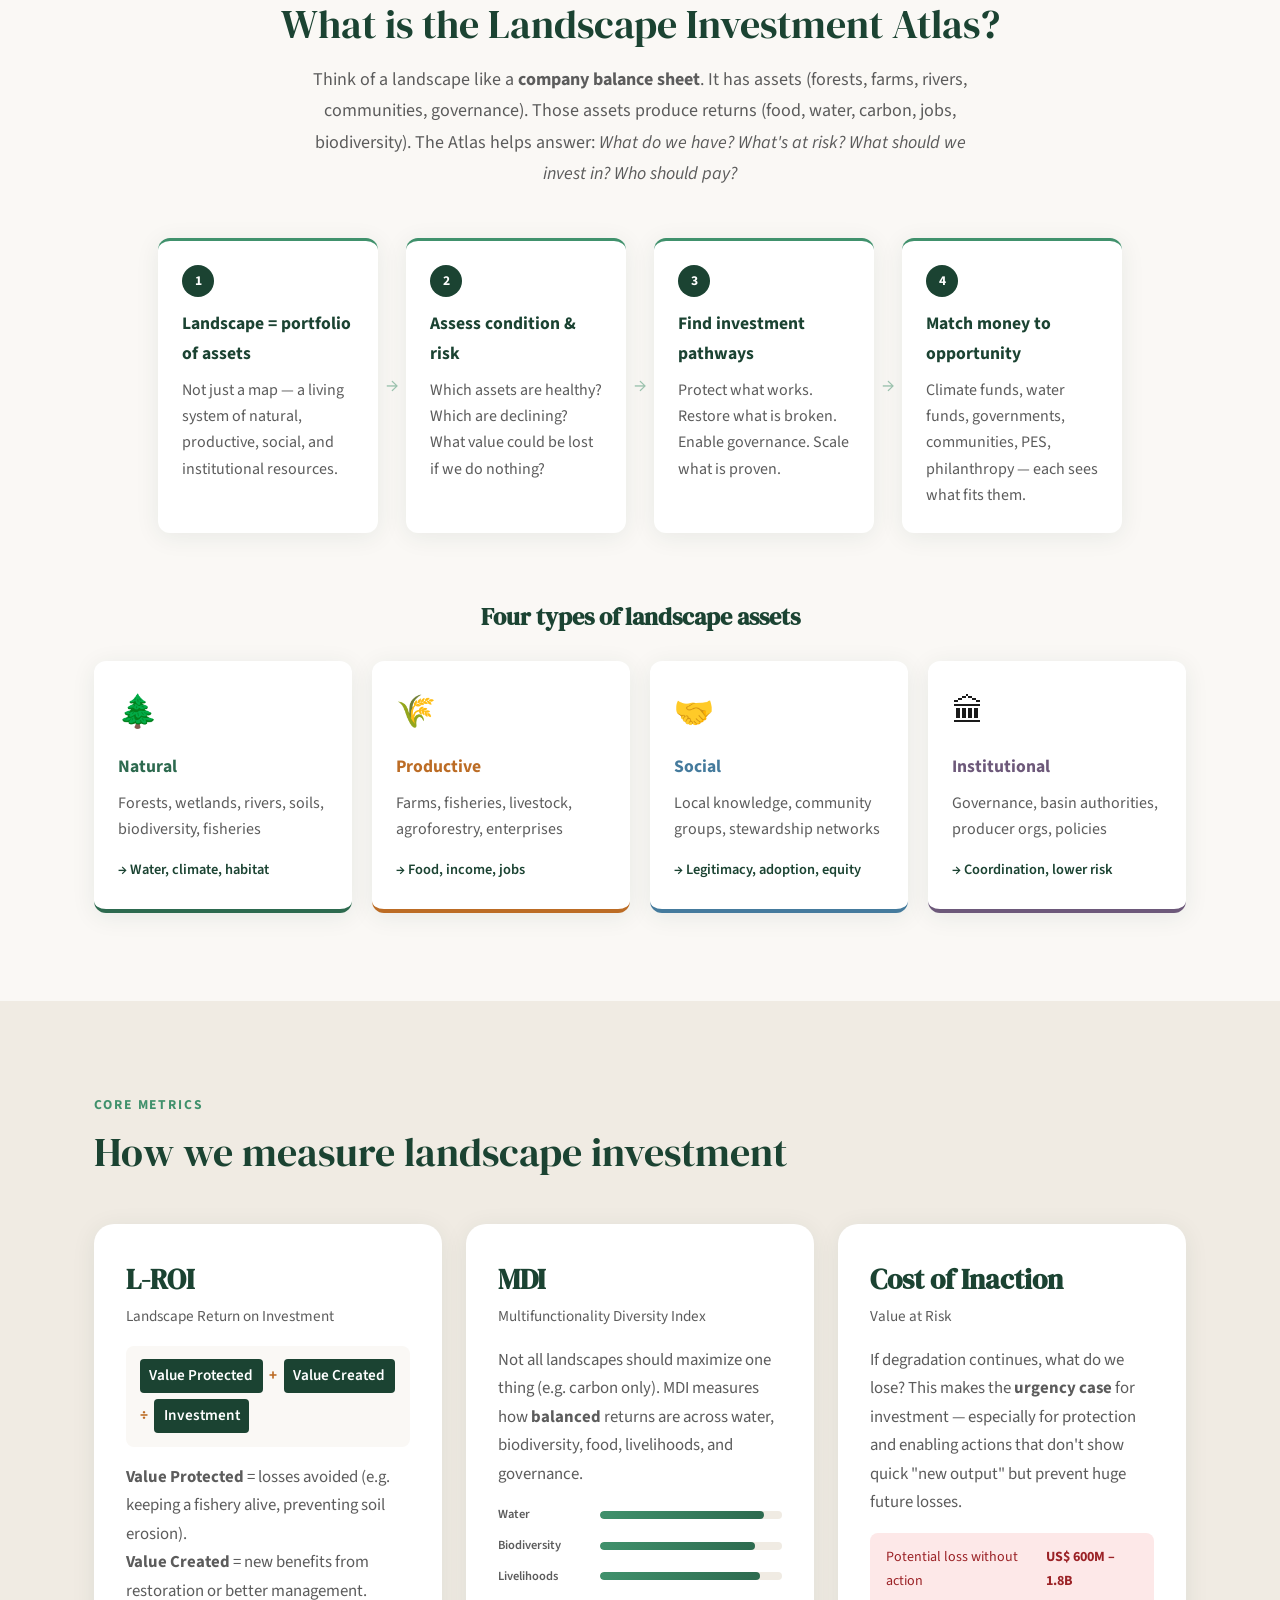
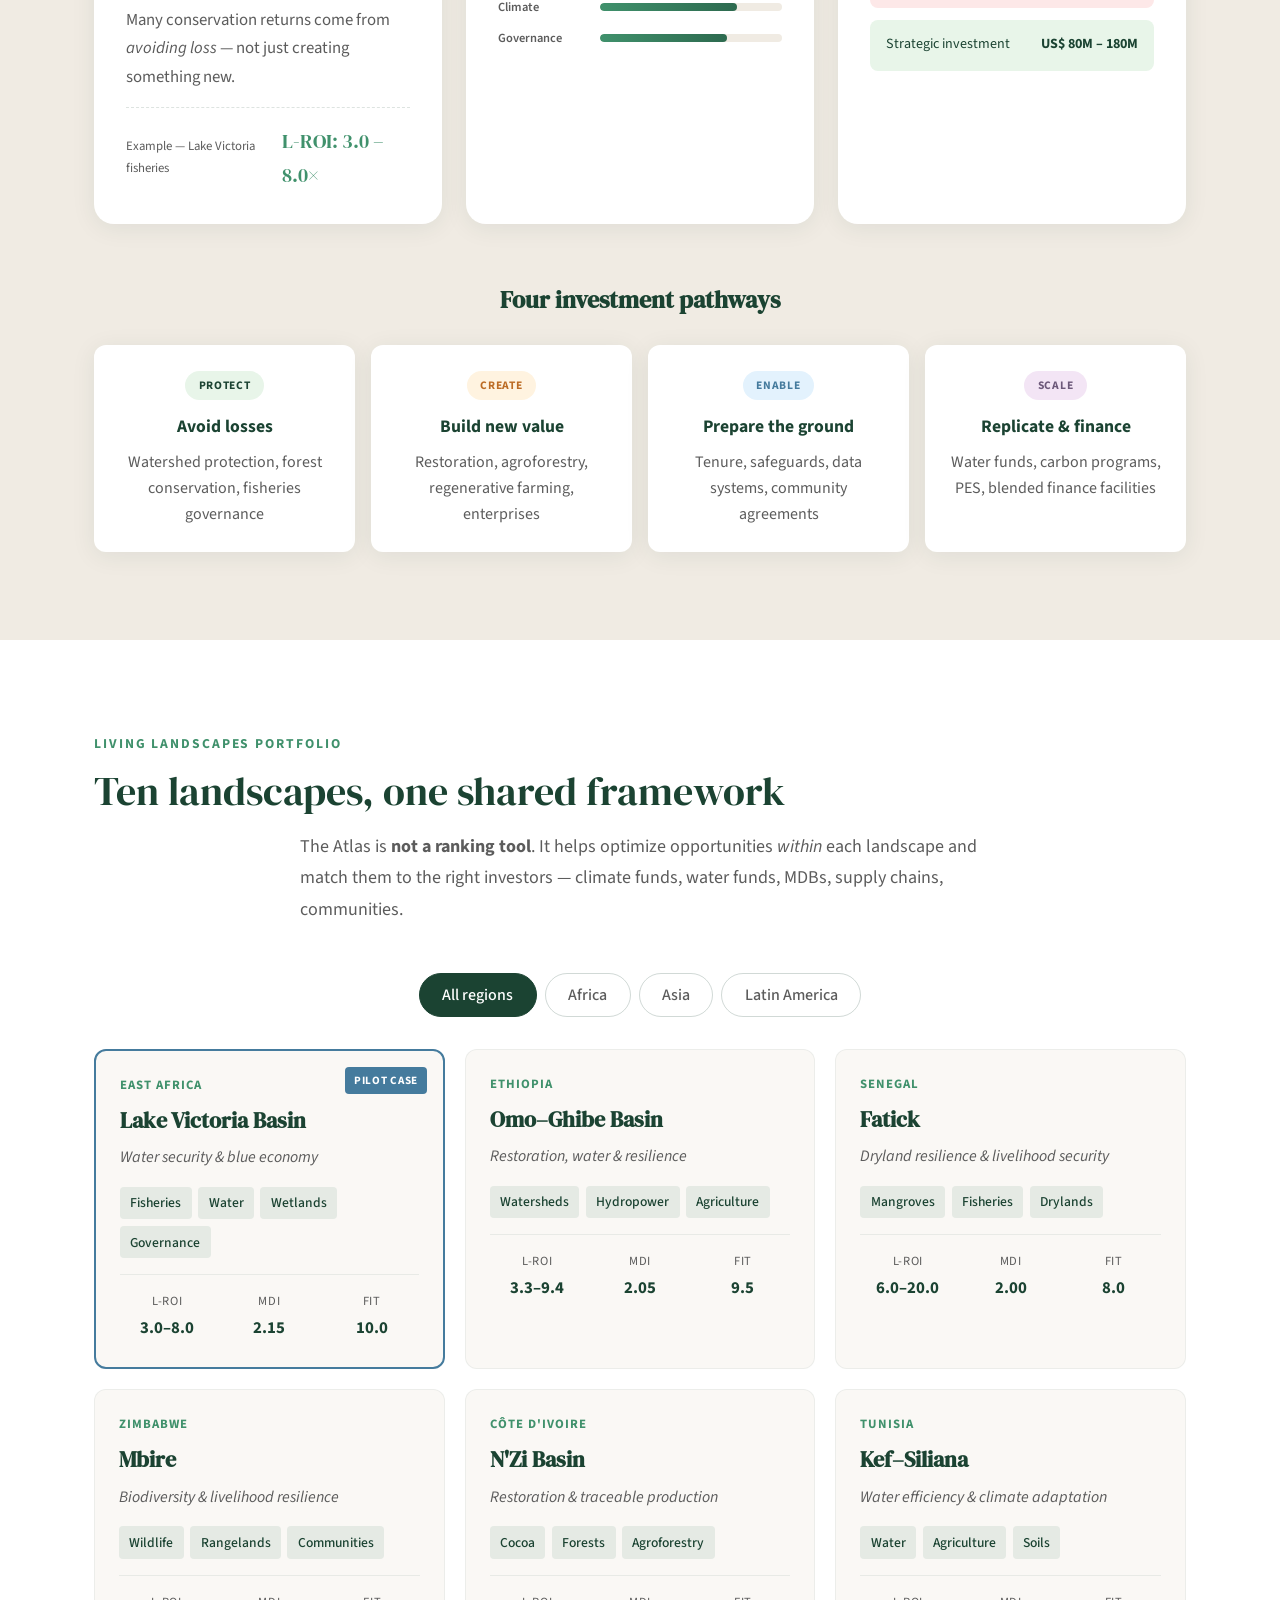
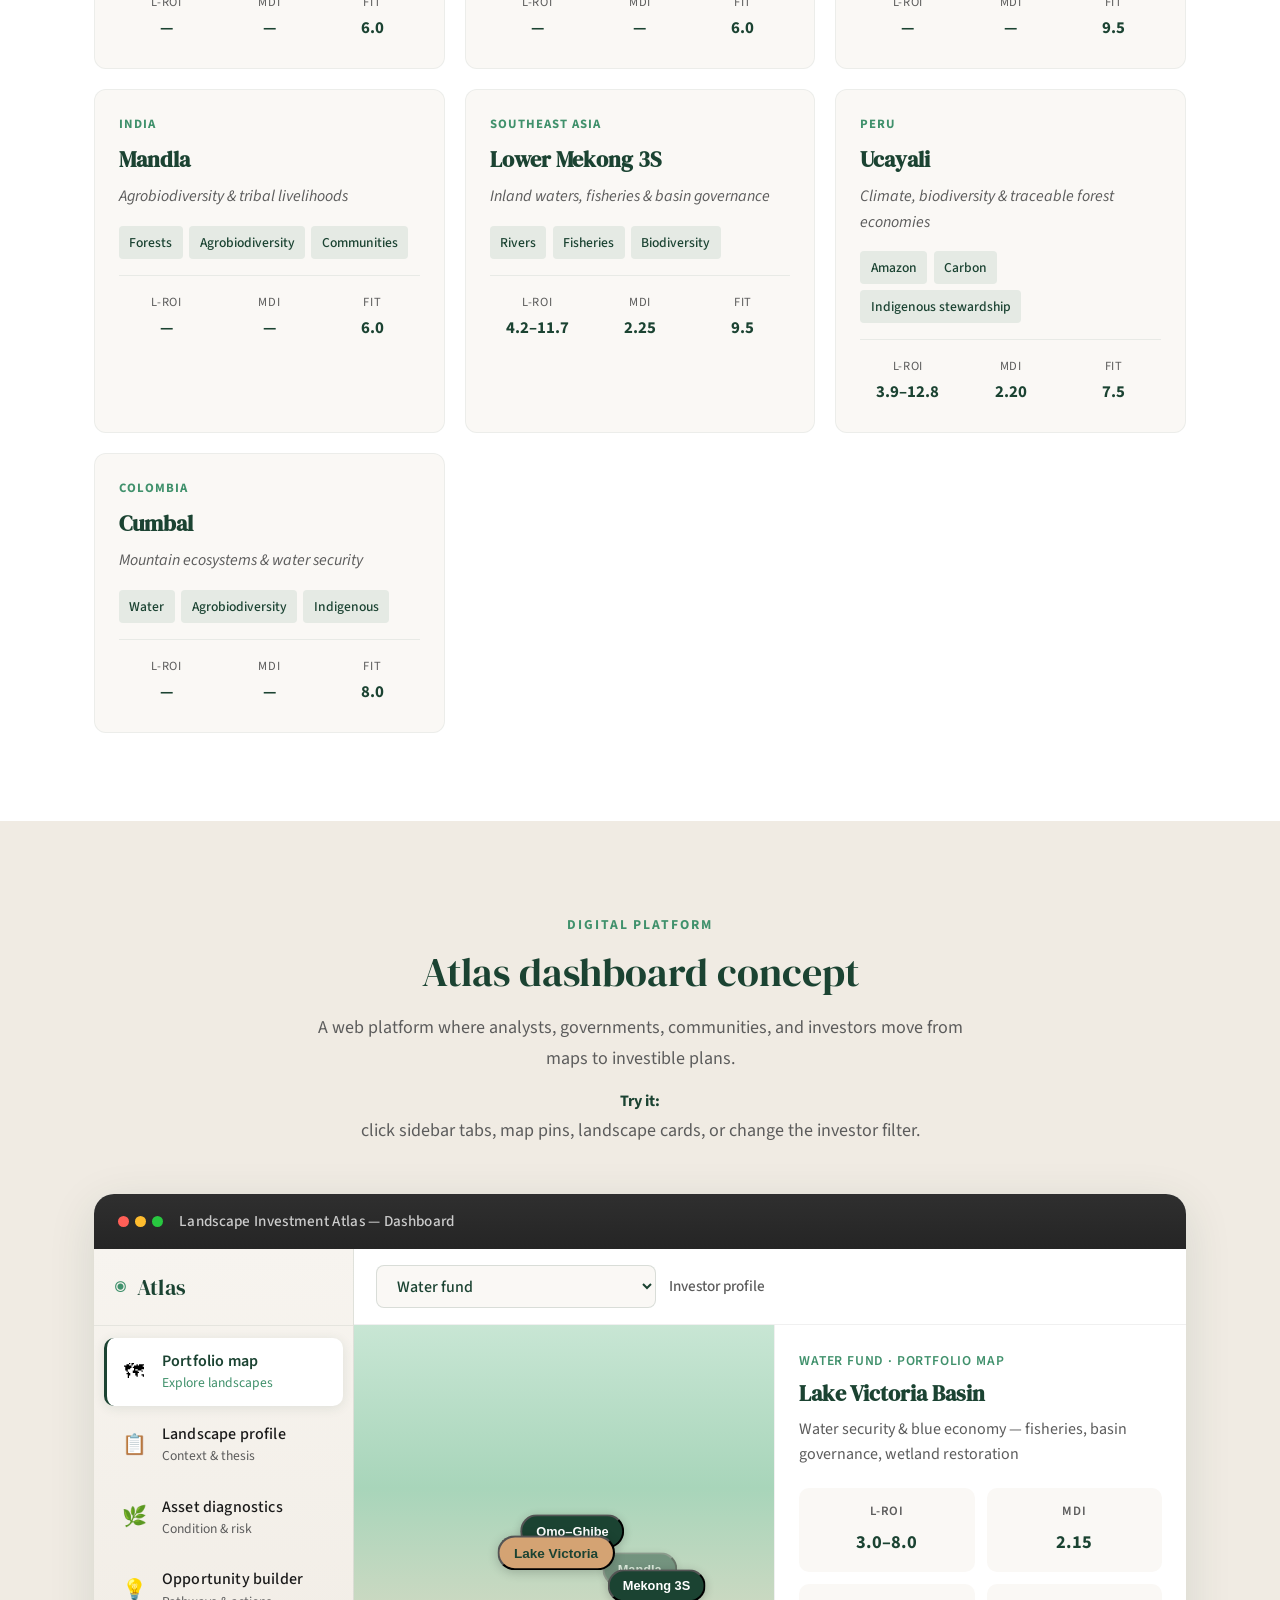
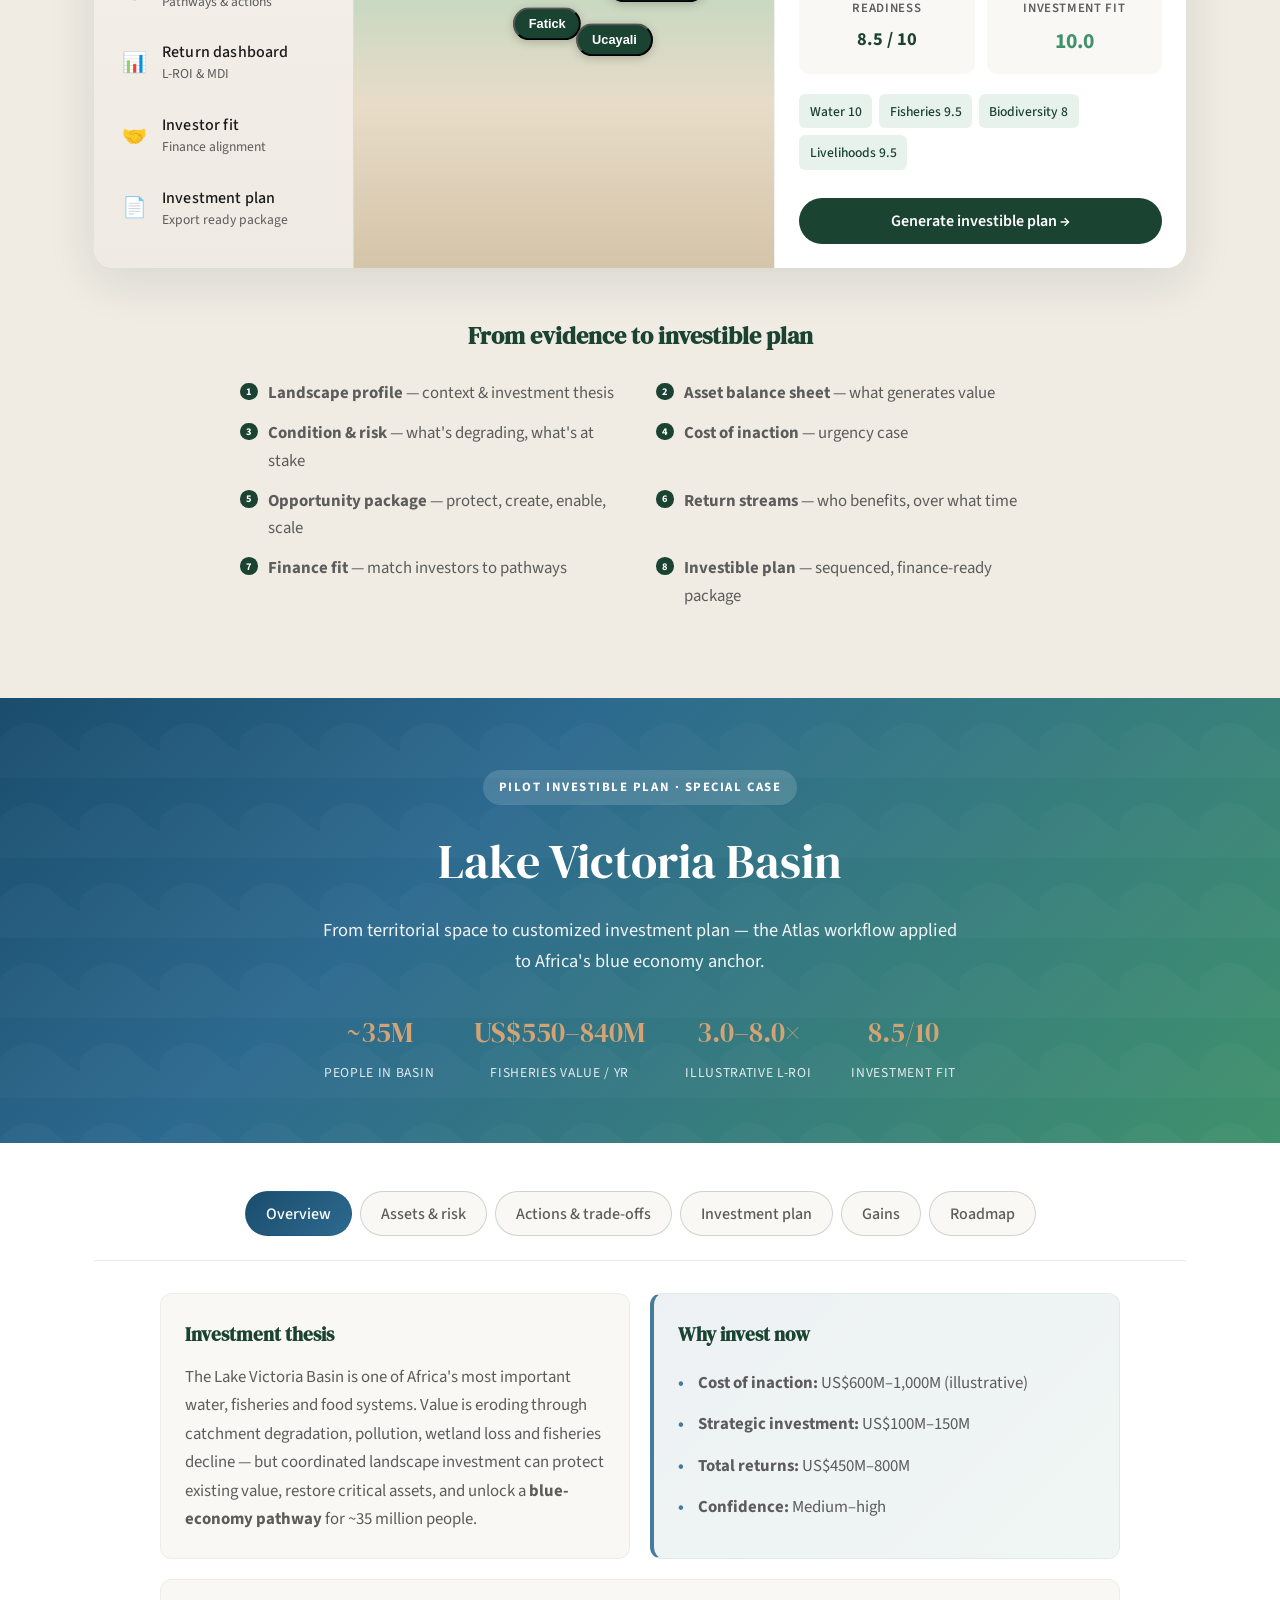
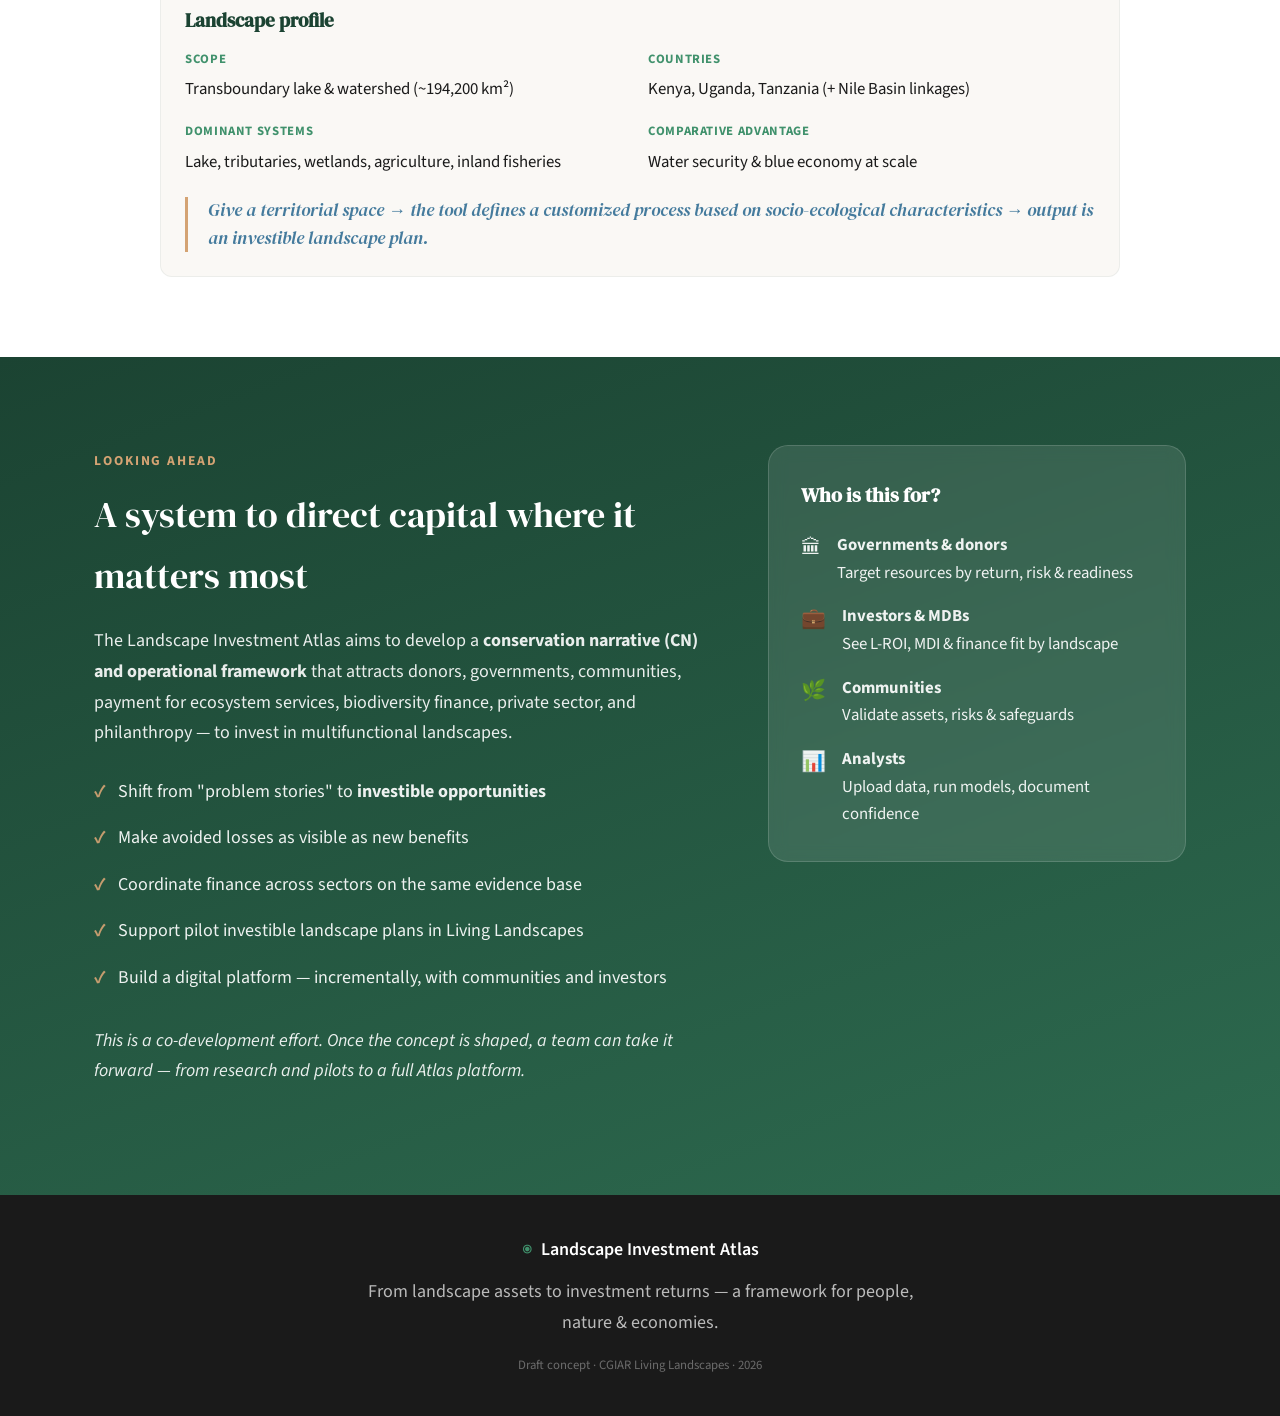
==== commit 9dd257b9: "Remove the public site password gate so the Atlas webpage and MP4 open without a login. Co-authored-" ====
--- a/docs/index.html
+++ b/docs/index.html
@@ -8,7 +8,6 @@
   <link rel="preconnect" href="https://fonts.gstatic.com" crossorigin />
   <link href="https://fonts.googleapis.com/css2?family=DM+Serif+Display:ital@0;1&family=Source+Sans+3:wght@300;400;500;600;700&display=swap" rel="stylesheet" />
   <link rel="stylesheet" href="styles.css" />
-  <script src="gate.js?v=1"></script>
 </head>
 <body>
   <nav class="nav" id="nav">
@@ -80,12 +79,12 @@
       </div>
       <div class="site-video">
         <div class="site-video-frame">
-          <video controls playsinline preload="none" data-src="Setegn_video.mp4">
+          <video controls playsinline preload="metadata" src="Setegn_video.mp4">
             Your browser does not support HTML video.
           </video>
         </div>
         <div class="site-video-actions">
-          <a class="btn btn-primary is-disabled" href="#" aria-disabled="true" data-download-src="Setegn_video.mp4" data-download-name="Setegn_video.mp4">Download MP4</a>
+          <a class="btn btn-primary" href="Setegn_video.mp4" download="Setegn_video.mp4">Download MP4</a>
         </div>
       </div>
     </div>
--- a/docs/styles.css
+++ b/docs/styles.css
@@ -2106,100 +2106,3 @@
   .pilot-tab { flex-shrink: 0; font-size: 0.9rem; }
 }
 
-/* Password gate */
-html.site-locked,
-html.site-locked body {
-  height: 100%;
-  overflow: hidden;
-}
-
-html.site-locked body > *:not(#site-gate) {
-  display: none !important;
-}
-
-#site-gate {
-  position: fixed;
-  inset: 0;
-  z-index: 9999;
-  display: grid;
-  place-items: center;
-  padding: 1.5rem;
-  background:
-    radial-gradient(ellipse at top, rgba(45, 106, 79, 0.18), transparent 55%),
-    linear-gradient(160deg, #f7f3ec 0%, #e8efe8 45%, #faf8f5 100%);
-}
-
-.site-gate-card {
-  width: min(100%, 28rem);
-  background: rgba(255, 255, 255, 0.92);
-  border: 1px solid rgba(27, 67, 50, 0.12);
-  border-radius: var(--radius-lg);
-  box-shadow: var(--shadow-lg);
-  padding: 2rem 1.75rem;
-}
-
-.site-gate-eyebrow {
-  font-size: 0.75rem;
-  letter-spacing: 0.14em;
-  text-transform: uppercase;
-  color: var(--forest-light);
-  margin-bottom: 0.5rem;
-}
-
-.site-gate-card h1 {
-  font-family: var(--font-serif);
-  font-size: clamp(1.75rem, 4vw, 2.15rem);
-  color: var(--forest);
-  line-height: 1.2;
-  margin-bottom: 0.65rem;
-}
-
-.site-gate-lead {
-  color: var(--ink-muted);
-  font-size: 1rem;
-  margin-bottom: 1.35rem;
-}
-
-.site-gate-form {
-  display: grid;
-  gap: 0.65rem;
-}
-
-.site-gate-form label {
-  font-size: 0.9rem;
-  font-weight: 600;
-  color: var(--forest);
-}
-
-.site-gate-form input {
-  width: 100%;
-  border: 1px solid rgba(27, 67, 50, 0.2);
-  border-radius: 10px;
-  padding: 0.8rem 0.95rem;
-  font: inherit;
-  background: #fff;
-  color: var(--ink);
-}
-
-.site-gate-form input:focus {
-  outline: 2px solid rgba(45, 106, 79, 0.35);
-  border-color: var(--forest-light);
-}
-
-.site-gate-form .btn {
-  width: 100%;
-  margin-top: 0.35rem;
-  justify-content: center;
-}
-
-.site-gate-error {
-  color: #9b2226;
-  font-size: 0.92rem;
-  margin: 0;
-}
-
-.btn.is-disabled,
-a.btn.is-disabled {
-  opacity: 0.55;
-  pointer-events: none;
-}
